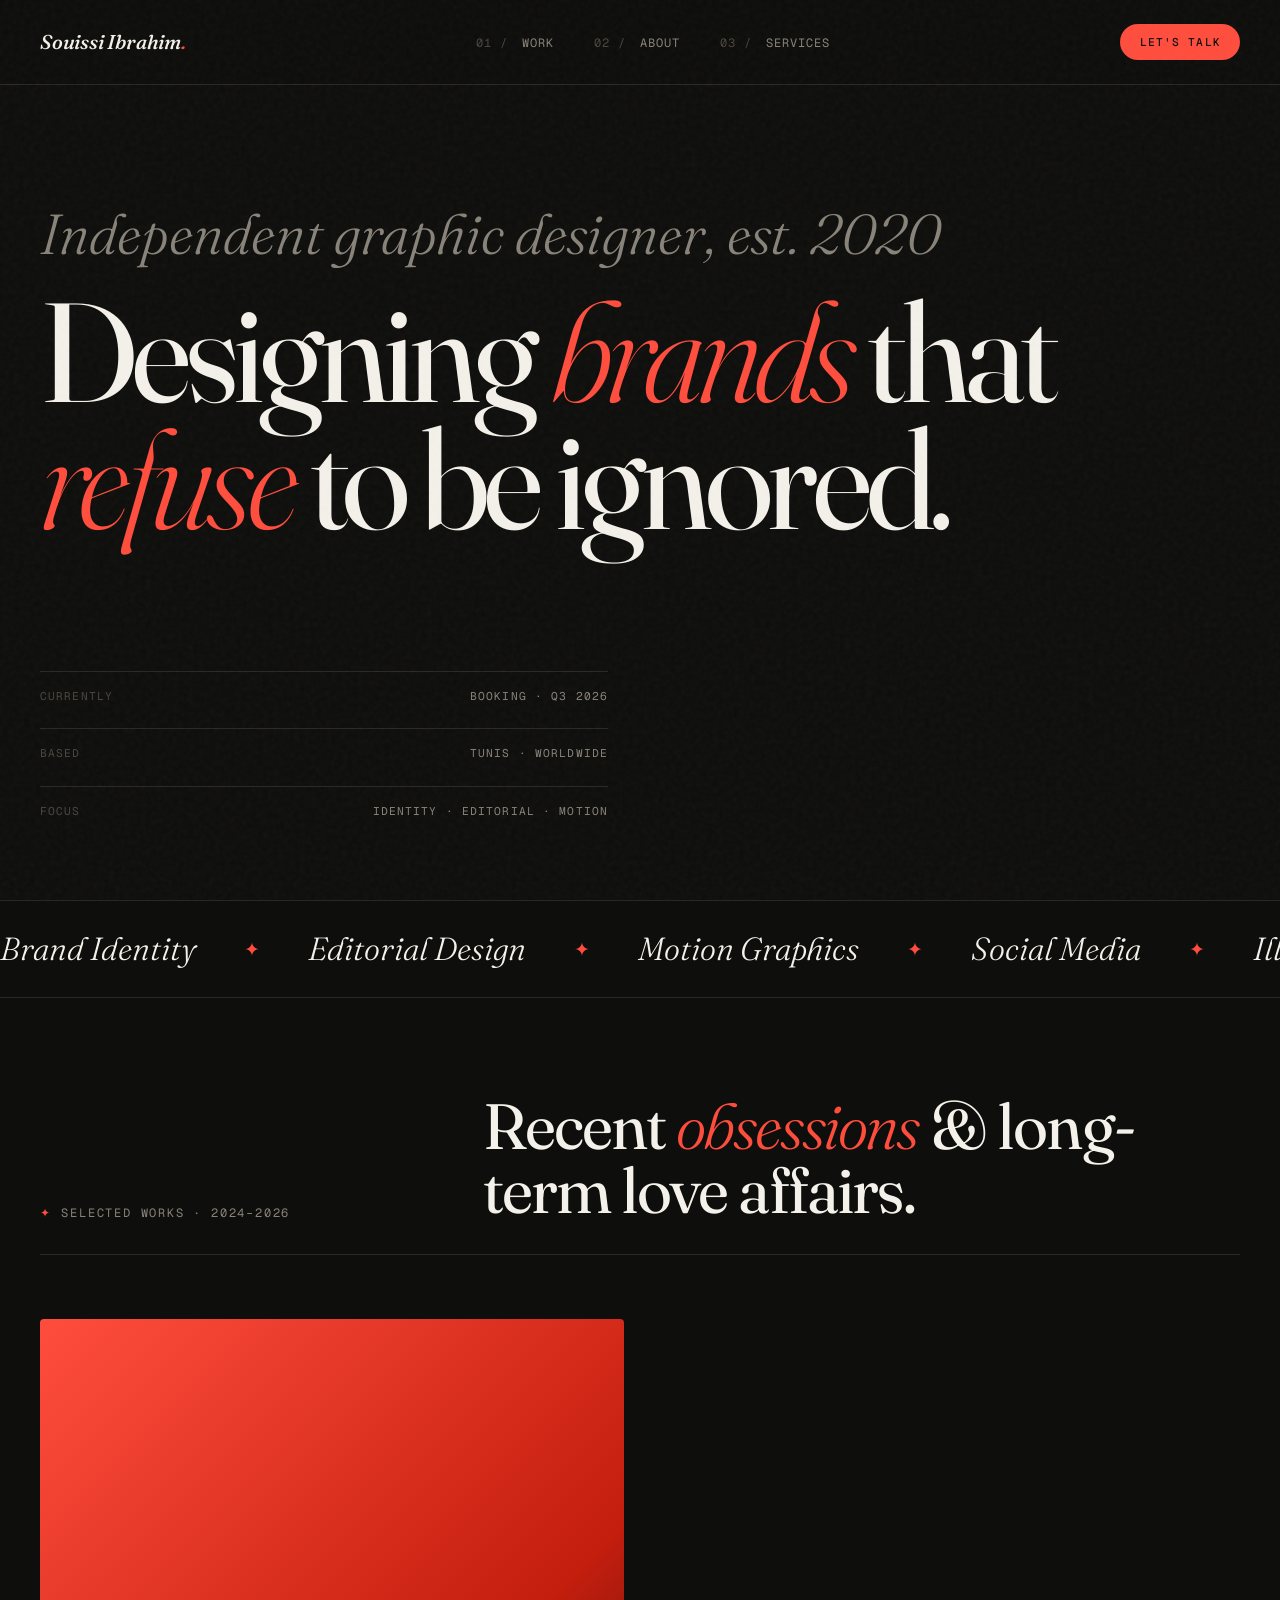
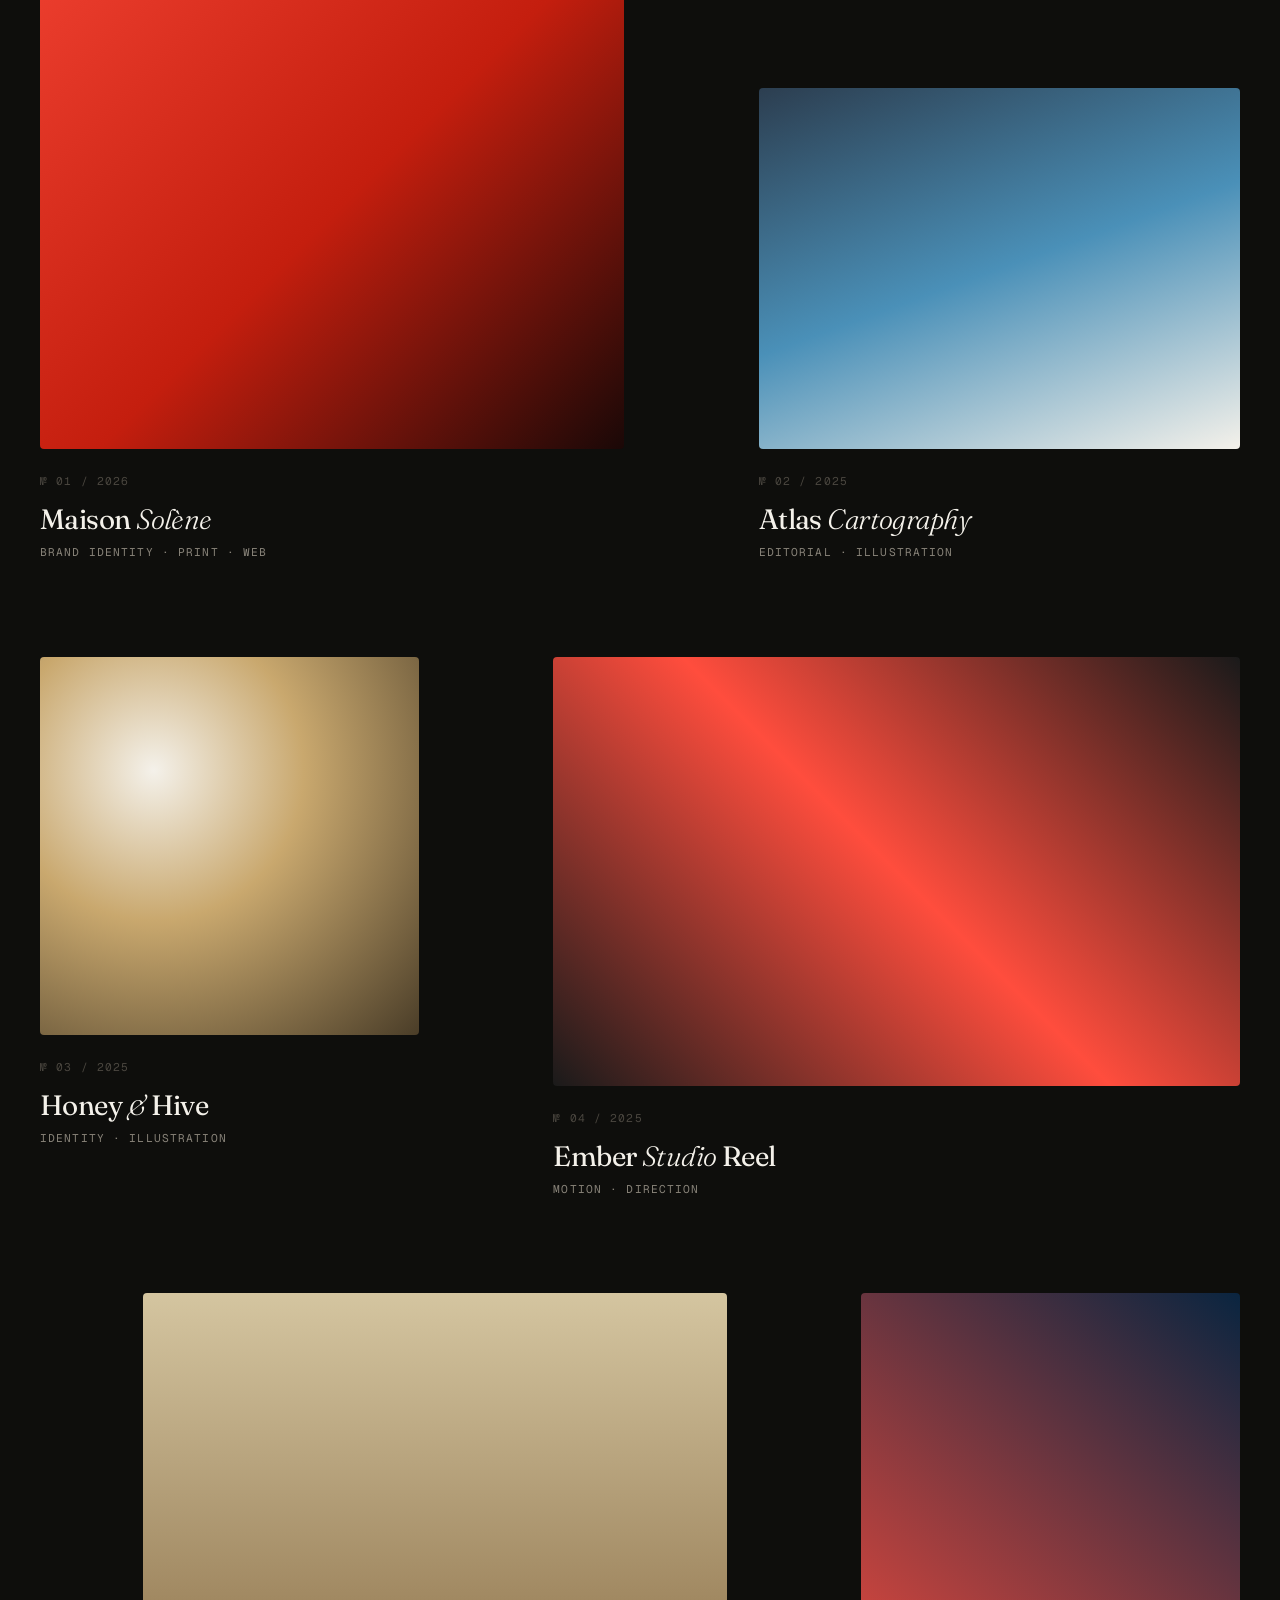
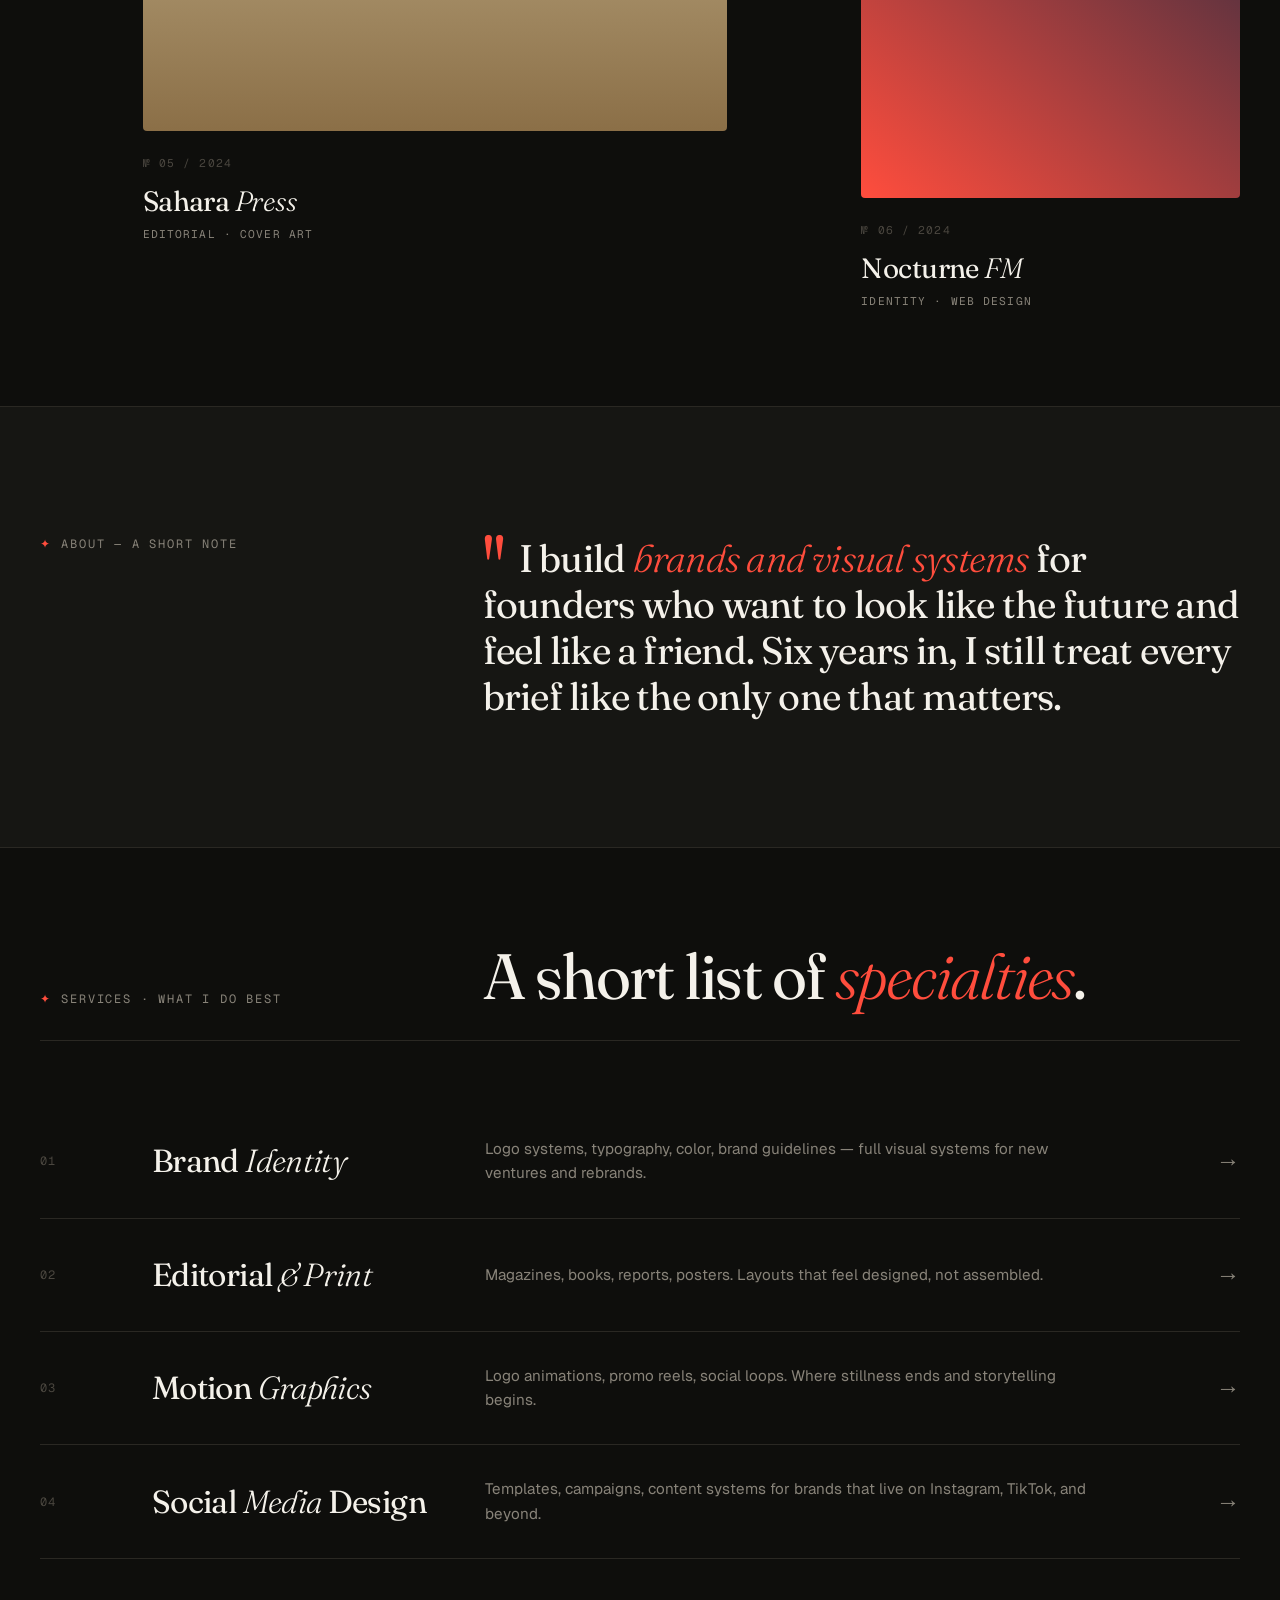
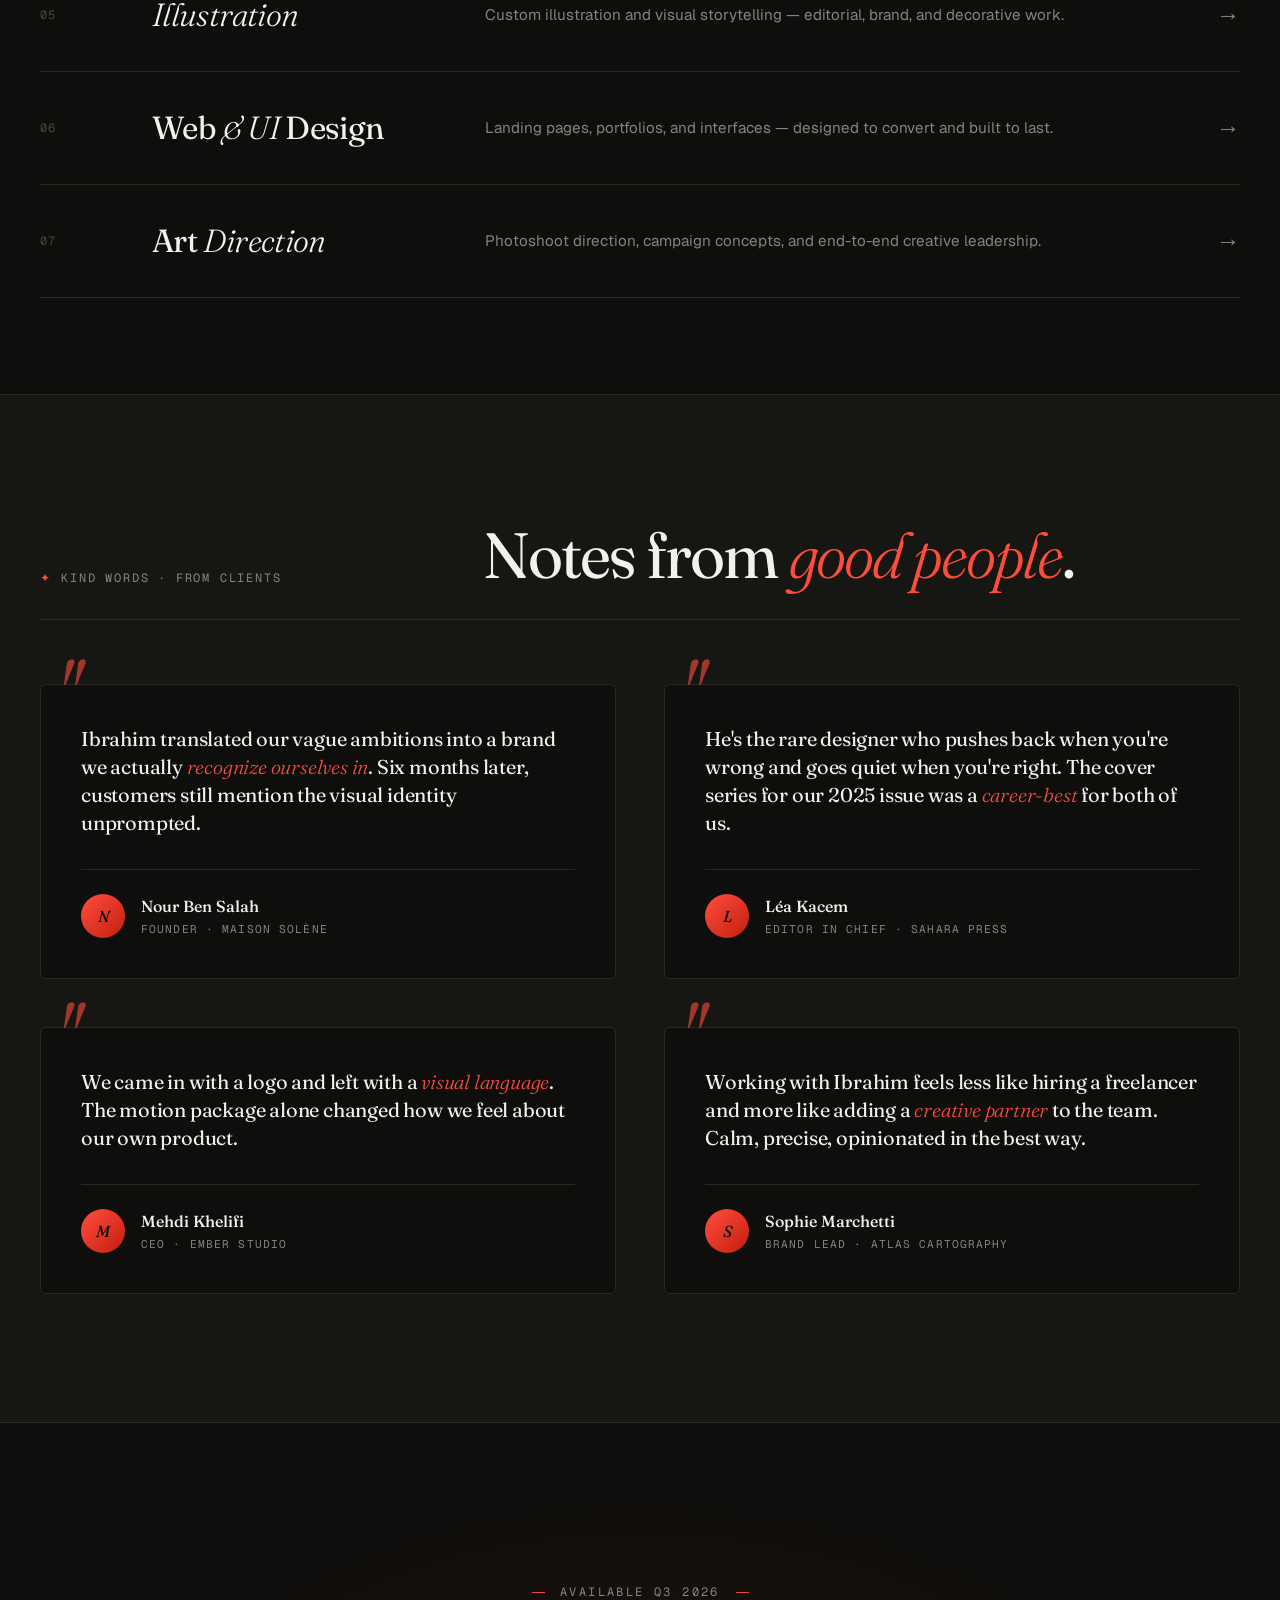
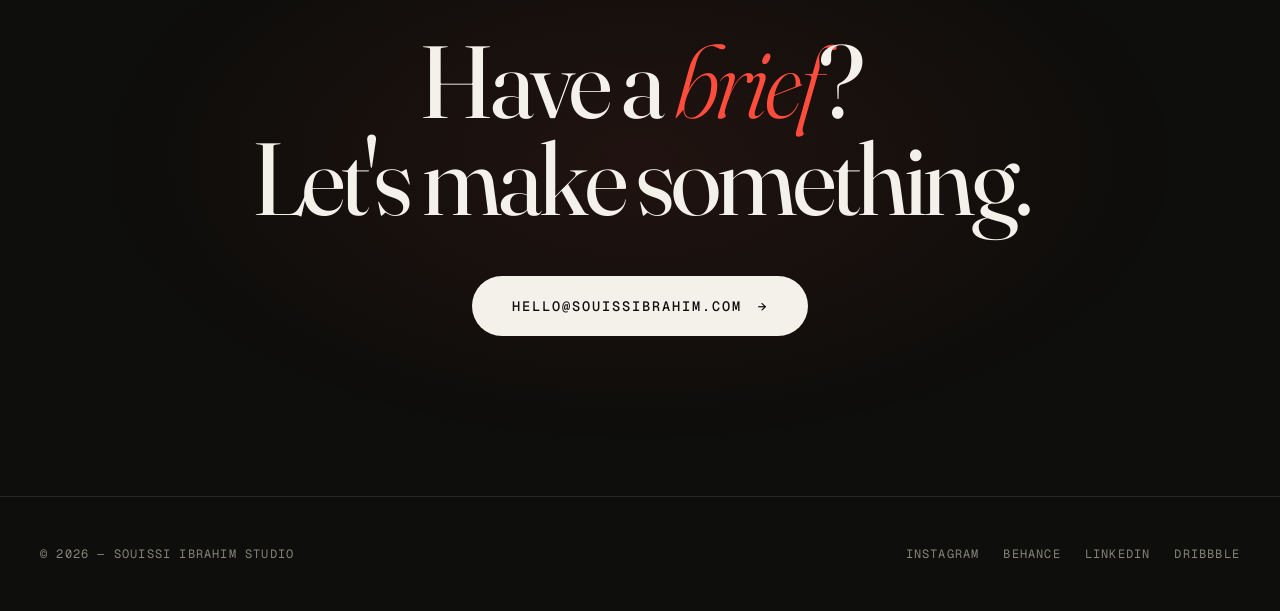
==== index.html @ 40b26ef4 "Add files via upload" ====
<!DOCTYPE html>
<html lang="en">
<head>
<meta charset="UTF-8" />
<meta name="viewport" content="width=device-width, initial-scale=1.0" />
<title>Souissi Ibrahim — Graphic Designer</title>
<link rel="preconnect" href="https://fonts.googleapis.com">
<link rel="preconnect" href="https://fonts.gstatic.com" crossorigin>
<link href="https://fonts.googleapis.com/css2?family=Fraunces:ital,opsz,wght@0,9..144,300;0,9..144,400;0,9..144,500;0,9..144,600;0,9..144,700;0,9..144,900;1,9..144,400&family=Geist+Mono:wght@400;500&family=Geist:wght@300;400;500;600&display=swap" rel="stylesheet">
<link rel="stylesheet" href="styles.css">
</head>
<body>

<!-- NAV -->
<nav class="site-nav">
  <a href="index.html" class="logo">Souissi Ibrahim<span class="dot">.</span></a>
  <ul>
    <li><a href="work.html" class="nav-link">Work</a></li>
    <li><a href="about.html" class="nav-link">About</a></li>
    <li><a href="services.html" class="nav-link">Services</a></li>
  </ul>
  <a href="contact.html" class="cta-nav">Let's Talk</a>
</nav>

<!-- HERO -->
<section class="hero">
  <h1 class="hero-title">
    <span class="small-line">Independent graphic designer, est. 2020</span>
    <span class="word">Designing</span>
    <span class="word italic">brands</span>
    <span class="word">that</span>
    <span class="word italic">refuse</span>
    to be ignored.
  </h1>

  <div class="hero-meta">
    <div class="meta-row">
      <span>Currently</span>
      <span>Booking · Q3 2026</span>
    </div>
    <div class="meta-row">
      <span>Based</span>
      <span>Tunis · Worldwide</span>
    </div>
    <div class="meta-row">
      <span>Focus</span>
      <span>Identity · Editorial · Motion</span>
    </div>
  </div>
</section>

<!-- MARQUEE -->
<div class="marquee">
  <div class="marquee-track">
    <span>Brand Identity <span class="star">✦</span> Editorial Design <span class="star">✦</span> Motion Graphics <span class="star">✦</span> Social Media <span class="star">✦</span> Illustration <span class="star">✦</span> Web Design <span class="star">✦</span> Art Direction <span class="star">✦</span></span>
    <span>Brand Identity <span class="star">✦</span> Editorial Design <span class="star">✦</span> Motion Graphics <span class="star">✦</span> Social Media <span class="star">✦</span> Illustration <span class="star">✦</span> Web Design <span class="star">✦</span> Art Direction <span class="star">✦</span></span>
  </div>
</div>

<!-- FEATURED WORK -->
<section class="work-section" id="work">
  <div class="section-head reveal">
    <div class="section-label">Selected Works · 2024–2026</div>
    <h2 class="section-title">Recent <em>obsessions</em> &amp; long-term love affairs.</h2>
  </div>

  <div class="projects">
    <a href="project.html" class="project p-1 reveal">
      <div class="project-image"></div>
      <div class="project-meta">
        <div class="project-number">№ 01 / 2026</div>
        <h3 class="project-title">Maison <em>Solène</em></h3>
        <div class="project-tags">Brand Identity · Print · Web</div>
      </div>
    </a>

    <a href="project.html" class="project p-2 reveal">
      <div class="project-image"></div>
      <div class="project-meta">
        <div class="project-number">№ 02 / 2025</div>
        <h3 class="project-title">Atlas <em>Cartography</em></h3>
        <div class="project-tags">Editorial · Illustration</div>
      </div>
    </a>

    <a href="project.html" class="project p-3 reveal">
      <div class="project-image"></div>
      <div class="project-meta">
        <div class="project-number">№ 03 / 2025</div>
        <h3 class="project-title">Honey <em>&amp;</em> Hive</h3>
        <div class="project-tags">Identity · Illustration</div>
      </div>
    </a>

    <a href="project.html" class="project p-4 reveal">
      <div class="project-image"></div>
      <div class="project-meta">
        <div class="project-number">№ 04 / 2025</div>
        <h3 class="project-title">Ember <em>Studio</em> Reel</h3>
        <div class="project-tags">Motion · Direction</div>
      </div>
    </a>

    <a href="project.html" class="project p-5 reveal">
      <div class="project-image"></div>
      <div class="project-meta">
        <div class="project-number">№ 05 / 2024</div>
        <h3 class="project-title">Sahara <em>Press</em></h3>
        <div class="project-tags">Editorial · Cover Art</div>
      </div>
    </a>

    <a href="project.html" class="project p-6 reveal">
      <div class="project-image"></div>
      <div class="project-meta">
        <div class="project-number">№ 06 / 2024</div>
        <h3 class="project-title">Nocturne <em>FM</em></h3>
        <div class="project-tags">Identity · Web Design</div>
      </div>
    </a>
  </div>
</section>

<!-- ABOUT STRIP -->
<section class="about-strip" id="about">
  <div class="about-content">
    <div class="section-label reveal">About — A short note</div>
    <p class="about-quote reveal">
      I build <em>brands and visual systems</em> for founders who want to look like the future and feel like a friend. Six years in, I still treat every brief like the only one that matters.
    </p>
  </div>
</section>

<!-- SERVICES -->
<section class="services-section" id="services">
  <div class="section-head reveal">
    <div class="section-label">Services · What I do best</div>
    <h2 class="section-title">A short list of <em>specialties</em>.</h2>
  </div>

  <div class="services-list">
    <a href="services.html" class="service-row reveal" style="text-decoration:none;">
      <div class="service-num">01</div>
      <div class="service-name">Brand <em>Identity</em></div>
      <div class="service-desc">Logo systems, typography, color, brand guidelines — full visual systems for new ventures and rebrands.</div>
      <div class="service-arrow">→</div>
    </a>
    <a href="services.html" class="service-row reveal" style="text-decoration:none;">
      <div class="service-num">02</div>
      <div class="service-name">Editorial <em>&amp; Print</em></div>
      <div class="service-desc">Magazines, books, reports, posters. Layouts that feel designed, not assembled.</div>
      <div class="service-arrow">→</div>
    </a>
    <a href="services.html" class="service-row reveal" style="text-decoration:none;">
      <div class="service-num">03</div>
      <div class="service-name">Motion <em>Graphics</em></div>
      <div class="service-desc">Logo animations, promo reels, social loops. Where stillness ends and storytelling begins.</div>
      <div class="service-arrow">→</div>
    </a>
    <a href="services.html" class="service-row reveal" style="text-decoration:none;">
      <div class="service-num">04</div>
      <div class="service-name">Social <em>Media</em> Design</div>
      <div class="service-desc">Templates, campaigns, content systems for brands that live on Instagram, TikTok, and beyond.</div>
      <div class="service-arrow">→</div>
    </a>
    <a href="services.html" class="service-row reveal" style="text-decoration:none;">
      <div class="service-num">05</div>
      <div class="service-name"><em>Illustration</em></div>
      <div class="service-desc">Custom illustration and visual storytelling — editorial, brand, and decorative work.</div>
      <div class="service-arrow">→</div>
    </a>
    <a href="services.html" class="service-row reveal" style="text-decoration:none;">
      <div class="service-num">06</div>
      <div class="service-name">Web <em>&amp; UI</em> Design</div>
      <div class="service-desc">Landing pages, portfolios, and interfaces — designed to convert and built to last.</div>
      <div class="service-arrow">→</div>
    </a>
    <a href="services.html" class="service-row reveal" style="text-decoration:none;">
      <div class="service-num">07</div>
      <div class="service-name">Art <em>Direction</em></div>
      <div class="service-desc">Photoshoot direction, campaign concepts, and end-to-end creative leadership.</div>
      <div class="service-arrow">→</div>
    </a>
  </div>
</section>

<!-- TESTIMONIALS -->
<section class="testimonials-section">
  <div class="section-head reveal" style="border-color: rgba(74, 70, 63, 0.5);">
    <div class="section-label">Kind Words · From Clients</div>
    <h2 class="section-title">Notes from <em>good people</em>.</h2>
  </div>

  <div class="testimonials-grid">
    <div class="testimonial reveal">
      <p class="testimonial-quote">
        Ibrahim translated our vague ambitions into a brand we actually <em>recognize ourselves in</em>. Six months later, customers still mention the visual identity unprompted.
      </p>
      <div class="testimonial-author">
        <div class="author-avatar">N</div>
        <div class="author-info">
          <span class="author-name">Nour Ben Salah</span>
          <span class="author-role">Founder · Maison Solène</span>
        </div>
      </div>
    </div>

    <div class="testimonial reveal">
      <p class="testimonial-quote">
        He's the rare designer who pushes back when you're wrong and goes quiet when you're right. The cover series for our 2025 issue was a <em>career-best</em> for both of us.
      </p>
      <div class="testimonial-author">
        <div class="author-avatar">L</div>
        <div class="author-info">
          <span class="author-name">Léa Kacem</span>
          <span class="author-role">Editor in Chief · Sahara Press</span>
        </div>
      </div>
    </div>

    <div class="testimonial reveal">
      <p class="testimonial-quote">
        We came in with a logo and left with a <em>visual language</em>. The motion package alone changed how we feel about our own product.
      </p>
      <div class="testimonial-author">
        <div class="author-avatar">M</div>
        <div class="author-info">
          <span class="author-name">Mehdi Khelifi</span>
          <span class="author-role">CEO · Ember Studio</span>
        </div>
      </div>
    </div>

    <div class="testimonial reveal">
      <p class="testimonial-quote">
        Working with Ibrahim feels less like hiring a freelancer and more like adding a <em>creative partner</em> to the team. Calm, precise, opinionated in the best way.
      </p>
      <div class="testimonial-author">
        <div class="author-avatar">S</div>
        <div class="author-info">
          <span class="author-name">Sophie Marchetti</span>
          <span class="author-role">Brand Lead · Atlas Cartography</span>
        </div>
      </div>
    </div>
  </div>
</section>

<!-- CTA -->
<section class="cta-section" id="contact">
  <div class="cta-eyebrow reveal">Available Q3 2026</div>
  <h2 class="cta-title reveal">Have a <em>brief</em>?<br />Let's make something.</h2>
  <a href="contact.html" class="cta-button reveal">
    hello@souissibrahim.com <span class="arrow">→</span>
  </a>
</section>

<!-- FOOTER -->
<footer class="site-footer">
  <div>© 2026 — Souissi Ibrahim Studio</div>
  <div class="socials">
    <a href="#">Instagram</a>
    <a href="#">Behance</a>
    <a href="#">LinkedIn</a>
    <a href="#">Dribbble</a>
  </div>
</footer>

<script>
  const revealItems = document.querySelectorAll('.reveal');
  const observer = new IntersectionObserver((entries) => {
    entries.forEach((entry, i) => {
      if (entry.isIntersecting) {
        setTimeout(() => entry.target.classList.add('visible'), i * 60);
        observer.unobserve(entry.target);
      }
    });
  }, { threshold: 0.15 });
  revealItems.forEach(item => observer.observe(item));
</script>

</body>
</html>
---- styles.css ----
/* ================================================
   SOUISSI IBRAHIM — PORTFOLIO STYLESHEET
   Shared across all pages
   ================================================ */

:root {
  --bg: #0e0e0c;
  --bg-elevated: #161613;
  --ink: #f4f1ea;
  --ink-dim: #888379;
  --ink-faint: #4a463f;
  --accent: #ff4d3d;
  --accent-soft: #ff6b5a;
  --line: #2a2823;
  --serif: 'Fraunces', Georgia, serif;
  --sans: 'Geist', system-ui, sans-serif;
  --mono: 'Geist Mono', ui-monospace, monospace;
}

* { margin: 0; padding: 0; box-sizing: border-box; }
html { scroll-behavior: smooth; }

body {
  background: var(--bg);
  color: var(--ink);
  font-family: var(--sans);
  font-weight: 400;
  line-height: 1.5;
  overflow-x: hidden;
  position: relative;
}

/* Grain overlay */
body::before {
  content: '';
  position: fixed;
  inset: 0;
  pointer-events: none;
  z-index: 100;
  opacity: 0.04;
  background-image: url("data:image/svg+xml,%3Csvg viewBox='0 0 200 200' xmlns='http://www.w3.org/2000/svg'%3E%3Cfilter id='noiseFilter'%3E%3CfeTurbulence type='fractalNoise' baseFrequency='0.85' numOctaves='3' stitchTiles='stitch'/%3E%3C/filter%3E%3Crect width='100%25' height='100%25' filter='url(%23noiseFilter)'/%3E%3C/svg%3E");
}

a { color: inherit; text-decoration: none; }

/* ============ NAV ============ */
nav.site-nav {
  position: fixed;
  top: 0; left: 0; right: 0;
  padding: 1.5rem 2.5rem;
  display: flex;
  justify-content: space-between;
  align-items: center;
  z-index: 50;
  backdrop-filter: blur(12px);
  background: rgba(14, 14, 12, 0.6);
  border-bottom: 1px solid var(--line);
}

.logo {
  font-family: var(--serif);
  font-weight: 500;
  font-size: 1.25rem;
  font-style: italic;
  letter-spacing: -0.01em;
}
.logo .dot { color: var(--accent); }

nav.site-nav ul {
  display: flex;
  list-style: none;
  gap: 2.5rem;
  counter-reset: navcounter;
}

nav.site-nav a.nav-link {
  color: var(--ink-dim);
  font-family: var(--mono);
  font-size: 0.75rem;
  text-transform: uppercase;
  letter-spacing: 0.08em;
  transition: color 0.3s;
  position: relative;
}
nav.site-nav a.nav-link:hover,
nav.site-nav a.nav-link.active { color: var(--ink); }

nav.site-nav a.nav-link::before {
  content: counter(navcounter, decimal-leading-zero) ' / ';
  counter-increment: navcounter;
  color: var(--ink-faint);
  margin-right: 0.4rem;
}

nav.site-nav a.nav-link.active::before { color: var(--accent); }

.cta-nav {
  background: var(--accent);
  color: var(--bg);
  padding: 0.6rem 1.2rem;
  border-radius: 999px;
  font-family: var(--mono);
  font-size: 0.7rem;
  text-transform: uppercase;
  letter-spacing: 0.1em;
  font-weight: 500;
  transition: transform 0.2s, background 0.2s;
}
.cta-nav:hover { background: var(--accent-soft); transform: translateY(-1px); }

/* ============ COMMON SECTION HEADERS ============ */
.section-label {
  font-family: var(--mono);
  font-size: 0.75rem;
  text-transform: uppercase;
  letter-spacing: 0.15em;
  color: var(--ink-dim);
}
.section-label::before {
  content: '✦';
  color: var(--accent);
  margin-right: 0.6rem;
}

.section-title {
  font-family: var(--serif);
  font-size: clamp(2.5rem, 5vw, 4.5rem);
  font-weight: 400;
  letter-spacing: -0.03em;
  line-height: 1;
}
.section-title em { color: var(--accent); font-style: italic; font-weight: 300; }

.section-head {
  display: grid;
  grid-template-columns: 1fr 2fr;
  gap: 4rem;
  margin-bottom: 4rem;
  align-items: end;
  border-bottom: 1px solid var(--line);
  padding-bottom: 2rem;
}

/* ============ HERO (homepage) ============ */
.hero {
  min-height: 100vh;
  padding: 9rem 2.5rem 4rem;
  display: grid;
  grid-template-columns: 1fr 1fr;
  gap: 4rem;
  align-items: end;
  position: relative;
}

.hero-meta {
  display: flex;
  flex-direction: column;
  gap: 1.5rem;
  padding-bottom: 1rem;
}

.meta-row {
  display: flex;
  justify-content: space-between;
  font-family: var(--mono);
  font-size: 0.7rem;
  text-transform: uppercase;
  letter-spacing: 0.1em;
  color: var(--ink-dim);
  border-top: 1px solid var(--line);
  padding-top: 1rem;
}
.meta-row span:first-child { color: var(--ink-faint); }

.hero-title {
  font-family: var(--serif);
  font-size: clamp(4rem, 11vw, 11rem);
  font-weight: 400;
  line-height: 0.9;
  letter-spacing: -0.04em;
  grid-column: 1 / -1;
}

.hero-title .italic { font-style: italic; font-weight: 300; color: var(--accent); }

.hero-title .small-line {
  display: block;
  font-size: 0.4em;
  font-style: italic;
  font-weight: 300;
  color: var(--ink-dim);
  margin-bottom: 0.5em;
  letter-spacing: 0;
}

.hero-title .word {
  display: inline-block;
  opacity: 0;
  transform: translateY(40px);
  animation: rise 1.2s cubic-bezier(0.2, 0.6, 0.2, 1) forwards;
}
.hero-title .word:nth-child(1) { animation-delay: 0.1s; }
.hero-title .word:nth-child(2) { animation-delay: 0.2s; }
.hero-title .word:nth-child(3) { animation-delay: 0.3s; }
.hero-title .word:nth-child(4) { animation-delay: 0.4s; }

@keyframes rise { to { opacity: 1; transform: translateY(0); } }

/* ============ MARQUEE ============ */
.marquee {
  border-top: 1px solid var(--line);
  border-bottom: 1px solid var(--line);
  padding: 1.5rem 0;
  overflow: hidden;
  white-space: nowrap;
  background: var(--bg);
}

.marquee-track {
  display: inline-flex;
  gap: 3rem;
  animation: scroll 40s linear infinite;
  font-family: var(--serif);
  font-size: 2rem;
  font-style: italic;
  font-weight: 300;
}

.marquee-track span { display: inline-flex; align-items: center; gap: 3rem; }
.marquee-track .star { color: var(--accent); font-style: normal; font-size: 1.2rem; }

@keyframes scroll {
  from { transform: translateX(0); }
  to { transform: translateX(-50%); }
}

/* ============ FEATURED WORK ============ */
.work-section { padding: 6rem 2.5rem; }

.projects {
  display: grid;
  grid-template-columns: repeat(12, 1fr);
  gap: 2rem;
  row-gap: 6rem;
}

.project {
  cursor: pointer;
  display: block;
  transition: transform 0.6s cubic-bezier(0.2, 0.6, 0.2, 1);
}

.project-image {
  width: 100%;
  aspect-ratio: 4 / 3;
  border-radius: 4px;
  overflow: hidden;
  margin-bottom: 1.5rem;
  position: relative;
  transition: transform 0.6s cubic-bezier(0.2, 0.6, 0.2, 1);
}

.project:hover .project-image { transform: translateY(-8px); }
.project:hover .project-meta { color: var(--ink); }

.project-image::after {
  content: 'View →';
  position: absolute;
  inset: auto 1.2rem 1.2rem auto;
  background: var(--bg);
  color: var(--ink);
  padding: 0.5rem 1rem;
  border-radius: 999px;
  font-family: var(--mono);
  font-size: 0.7rem;
  text-transform: uppercase;
  letter-spacing: 0.1em;
  opacity: 0;
  transform: translateY(10px);
  transition: opacity 0.3s, transform 0.3s;
}
.project:hover .project-image::after { opacity: 1; transform: translateY(0); }

/* Asymmetric featured grid */
.p-1 { grid-column: 1 / 7; }
.p-1 .project-image { aspect-ratio: 4/5; background: linear-gradient(135deg, #ff4d3d 0%, #c41e0e 60%, #1a0807 100%); }

.p-2 { grid-column: 8 / 13; align-self: end; }
.p-2 .project-image { aspect-ratio: 4/3; background: linear-gradient(160deg, #2c3e50 0%, #4a90b8 50%, #f4f1ea 100%); }

.p-3 { grid-column: 1 / 5; }
.p-3 .project-image { aspect-ratio: 1/1; background: radial-gradient(circle at 30% 30%, #f4f1ea 0%, #c9a86e 40%, #4a3d28 100%); }

.p-4 { grid-column: 6 / 13; }
.p-4 .project-image { aspect-ratio: 16/10; background: linear-gradient(45deg, #1a1a1a 0%, #ff4d3d 50%, #1a1a1a 100%); }

.p-5 { grid-column: 2 / 8; }
.p-5 .project-image { aspect-ratio: 4/3; background: linear-gradient(180deg, #d4c5a0 0%, #8b6f47 100%); }

.p-6 { grid-column: 9 / 13; align-self: end; }
.p-6 .project-image { aspect-ratio: 3/4; background: linear-gradient(220deg, #0a2540 0%, #ff4d3d 100%); }

.project-meta { color: var(--ink-dim); transition: color 0.3s; }

.project-number {
  font-family: var(--mono);
  font-size: 0.7rem;
  color: var(--ink-faint);
  margin-bottom: 0.5rem;
  letter-spacing: 0.1em;
}

.project-title {
  font-family: var(--serif);
  font-size: 1.75rem;
  font-weight: 400;
  letter-spacing: -0.02em;
  color: var(--ink);
  margin-bottom: 0.25rem;
}
.project-title em { font-style: italic; font-weight: 300; }

.project-tags {
  font-family: var(--mono);
  font-size: 0.7rem;
  text-transform: uppercase;
  letter-spacing: 0.1em;
}

/* ============ ABOUT STRIP ============ */
.about-strip {
  padding: 8rem 2.5rem;
  border-top: 1px solid var(--line);
  background: var(--bg-elevated);
  position: relative;
}

.about-content {
  display: grid;
  grid-template-columns: 1fr 2fr;
  gap: 4rem;
  max-width: 1400px;
  margin: 0 auto;
}

.about-quote {
  font-family: var(--serif);
  font-size: clamp(1.75rem, 3vw, 2.75rem);
  font-weight: 400;
  line-height: 1.2;
  letter-spacing: -0.02em;
}

.about-quote em { color: var(--accent); font-style: italic; font-weight: 300; }

.about-quote::before {
  content: '"';
  font-size: 2em;
  line-height: 0;
  color: var(--accent);
  margin-right: 0.1em;
  vertical-align: -0.3em;
}

/* ============ SERVICES (homepage list) ============ */
.services-section {
  padding: 6rem 2.5rem;
  border-top: 1px solid var(--line);
}

.services-list { display: grid; gap: 0; }

.service-row {
  display: grid;
  grid-template-columns: 80px 1fr 2fr 120px;
  gap: 2rem;
  padding: 2rem 0;
  border-bottom: 1px solid var(--line);
  align-items: center;
  transition: padding 0.4s;
  cursor: pointer;
}

.service-row:hover { padding-left: 1rem; }
.service-row:hover .service-name { color: var(--accent); }
.service-row:hover .service-arrow { transform: translateX(8px); color: var(--accent); }

.service-num {
  font-family: var(--mono);
  font-size: 0.75rem;
  color: var(--ink-faint);
  letter-spacing: 0.1em;
}

.service-name {
  font-family: var(--serif);
  font-size: clamp(1.5rem, 2.5vw, 2.25rem);
  font-weight: 400;
  letter-spacing: -0.02em;
  transition: color 0.3s;
}
.service-name em { font-style: italic; font-weight: 300; }

.service-desc {
  color: var(--ink-dim);
  font-size: 0.95rem;
  line-height: 1.6;
}

.service-arrow {
  font-family: var(--serif);
  font-size: 1.5rem;
  color: var(--ink-dim);
  text-align: right;
  transition: transform 0.3s, color 0.3s;
}

/* ============ TESTIMONIALS ============ */
.testimonials-section {
  padding: 8rem 2.5rem;
  border-top: 1px solid var(--line);
  background: var(--bg-elevated);
}

.testimonials-grid {
  display: grid;
  grid-template-columns: repeat(2, 1fr);
  gap: 3rem;
  max-width: 1400px;
  margin: 0 auto;
}

.testimonial {
  padding: 2.5rem;
  background: var(--bg);
  border: 1px solid var(--line);
  border-radius: 6px;
  position: relative;
  transition: border-color 0.3s, transform 0.4s;
}

.testimonial:hover {
  border-color: var(--accent);
  transform: translateY(-4px);
}

.testimonial::before {
  content: '"';
  position: absolute;
  top: -0.4em;
  left: 0.8rem;
  font-family: var(--serif);
  font-size: 5rem;
  color: var(--accent);
  font-style: italic;
  line-height: 1;
  opacity: 0.6;
}

.testimonial-quote {
  font-family: var(--serif);
  font-size: 1.25rem;
  line-height: 1.4;
  color: var(--ink);
  margin-bottom: 2rem;
  font-weight: 400;
  letter-spacing: -0.01em;
  position: relative;
  z-index: 1;
}

.testimonial-quote em { color: var(--accent); font-style: italic; font-weight: 300; }

.testimonial-author {
  display: flex;
  align-items: center;
  gap: 1rem;
  padding-top: 1.5rem;
  border-top: 1px solid var(--line);
}

.author-avatar {
  width: 44px;
  height: 44px;
  border-radius: 50%;
  background: linear-gradient(135deg, var(--accent), #c41e0e);
  display: flex;
  align-items: center;
  justify-content: center;
  font-family: var(--serif);
  font-style: italic;
  font-weight: 500;
  color: var(--bg);
  flex-shrink: 0;
}

.author-info { display: flex; flex-direction: column; }

.author-name {
  font-family: var(--serif);
  font-size: 1rem;
  font-weight: 500;
}

.author-role {
  font-family: var(--mono);
  font-size: 0.7rem;
  color: var(--ink-dim);
  text-transform: uppercase;
  letter-spacing: 0.1em;
  margin-top: 0.2rem;
}

/* ============ CTA FOOTER ============ */
.cta-section {
  padding: 10rem 2.5rem;
  border-top: 1px solid var(--line);
  text-align: center;
  position: relative;
  overflow: hidden;
}

.cta-section::before {
  content: '';
  position: absolute;
  inset: 0;
  background: radial-gradient(ellipse at center, rgba(255, 77, 61, 0.08) 0%, transparent 60%);
  pointer-events: none;
}

.cta-eyebrow {
  font-family: var(--mono);
  font-size: 0.75rem;
  text-transform: uppercase;
  letter-spacing: 0.2em;
  color: var(--ink-dim);
  margin-bottom: 2rem;
}

.cta-eyebrow::before, .cta-eyebrow::after {
  content: '——';
  color: var(--accent);
  margin: 0 1rem;
  letter-spacing: -0.1em;
}

.cta-title {
  font-family: var(--serif);
  font-size: clamp(3rem, 8vw, 7rem);
  font-weight: 400;
  line-height: 0.95;
  letter-spacing: -0.04em;
  margin-bottom: 3rem;
}
.cta-title em { font-style: italic; font-weight: 300; color: var(--accent); }

.cta-button {
  display: inline-flex;
  align-items: center;
  gap: 1rem;
  background: var(--ink);
  color: var(--bg);
  padding: 1.25rem 2.5rem;
  border-radius: 999px;
  font-family: var(--mono);
  font-size: 0.85rem;
  text-transform: uppercase;
  letter-spacing: 0.15em;
  font-weight: 500;
  transition: transform 0.2s, background 0.2s, color 0.2s;
}
.cta-button:hover { background: var(--accent); color: var(--bg); transform: translateY(-2px); }
.cta-button .arrow { transition: transform 0.3s; }
.cta-button:hover .arrow { transform: translateX(4px); }

/* ============ FOOTER ============ */
footer.site-footer {
  padding: 3rem 2.5rem;
  border-top: 1px solid var(--line);
  display: flex;
  justify-content: space-between;
  align-items: center;
  font-family: var(--mono);
  font-size: 0.75rem;
  color: var(--ink-dim);
  text-transform: uppercase;
  letter-spacing: 0.1em;
}

footer.site-footer .socials { display: flex; gap: 1.5rem; }
footer.site-footer a { color: var(--ink-dim); transition: color 0.3s; }
footer.site-footer a:hover { color: var(--accent); }

/* ============ INTERIOR PAGE HEADERS ============ */
.page-header {
  padding: 9rem 2.5rem 5rem;
  border-bottom: 1px solid var(--line);
  display: grid;
  grid-template-columns: 1fr 2fr;
  gap: 4rem;
  align-items: end;
}

.page-header-eyebrow {
  font-family: var(--mono);
  font-size: 0.75rem;
  text-transform: uppercase;
  letter-spacing: 0.15em;
  color: var(--ink-dim);
  margin-bottom: 2rem;
}
.page-header-eyebrow::before {
  content: '✦';
  color: var(--accent);
  margin-right: 0.6rem;
}

.page-header-title {
  font-family: var(--serif);
  font-size: clamp(3.5rem, 9vw, 8rem);
  font-weight: 400;
  letter-spacing: -0.04em;
  line-height: 0.9;
}
.page-header-title em { font-style: italic; font-weight: 300; color: var(--accent); }

.page-header-meta {
  display: flex;
  flex-direction: column;
  gap: 1rem;
  padding-bottom: 1rem;
}

/* ============ WORK PAGE — FILTERS ============ */
.filters-bar {
  padding: 2rem 2.5rem;
  border-bottom: 1px solid var(--line);
  display: flex;
  gap: 1rem;
  flex-wrap: wrap;
  align-items: center;
}

.filter-label {
  font-family: var(--mono);
  font-size: 0.7rem;
  text-transform: uppercase;
  letter-spacing: 0.1em;
  color: var(--ink-faint);
  margin-right: 0.5rem;
}

.filter-pill {
  font-family: var(--mono);
  font-size: 0.7rem;
  text-transform: uppercase;
  letter-spacing: 0.1em;
  padding: 0.5rem 1rem;
  border: 1px solid var(--line);
  border-radius: 999px;
  color: var(--ink-dim);
  cursor: pointer;
  transition: all 0.3s;
  background: transparent;
}

.filter-pill:hover { color: var(--ink); border-color: var(--ink-faint); }
.filter-pill.active { background: var(--accent); color: var(--bg); border-color: var(--accent); }

.work-grid-full {
  padding: 5rem 2.5rem;
  display: grid;
  grid-template-columns: repeat(2, 1fr);
  gap: 4rem;
  row-gap: 6rem;
}

.work-grid-full .project { grid-column: auto; }
.work-grid-full .project .project-image { aspect-ratio: 4/3 !important; }

/* ============ PROJECT DETAIL PAGE ============ */
.project-hero {
  padding: 9rem 2.5rem 4rem;
}

.project-back {
  font-family: var(--mono);
  font-size: 0.75rem;
  text-transform: uppercase;
  letter-spacing: 0.1em;
  color: var(--ink-dim);
  margin-bottom: 3rem;
  display: inline-block;
  transition: color 0.3s, transform 0.3s;
}
.project-back:hover { color: var(--accent); transform: translateX(-4px); }

.project-detail-title {
  font-family: var(--serif);
  font-size: clamp(3rem, 8vw, 7rem);
  font-weight: 400;
  line-height: 0.95;
  letter-spacing: -0.04em;
  margin-bottom: 2rem;
}
.project-detail-title em { font-style: italic; font-weight: 300; color: var(--accent); }

.project-detail-meta {
  display: grid;
  grid-template-columns: repeat(4, 1fr);
  gap: 2rem;
  border-top: 1px solid var(--line);
  border-bottom: 1px solid var(--line);
  padding: 2rem 0;
  margin-top: 3rem;
}

.detail-meta-block {
  display: flex;
  flex-direction: column;
  gap: 0.5rem;
}

.detail-meta-label {
  font-family: var(--mono);
  font-size: 0.7rem;
  text-transform: uppercase;
  letter-spacing: 0.1em;
  color: var(--ink-faint);
}

.detail-meta-value {
  font-family: var(--serif);
  font-size: 1.1rem;
  color: var(--ink);
  font-style: italic;
  font-weight: 400;
}

.project-cover {
  padding: 0 2.5rem;
  margin-bottom: 6rem;
}

.project-cover-img {
  width: 100%;
  aspect-ratio: 16 / 9;
  border-radius: 6px;
  background: linear-gradient(135deg, #ff4d3d 0%, #c41e0e 60%, #1a0807 100%);
}

.project-body {
  max-width: 800px;
  margin: 0 auto;
  padding: 0 2.5rem 6rem;
}

.project-body h2 {
  font-family: var(--serif);
  font-size: 2rem;
  font-weight: 400;
  margin: 3rem 0 1.5rem;
  letter-spacing: -0.02em;
}
.project-body h2 em { font-style: italic; color: var(--accent); }

.project-body p {
  font-size: 1.1rem;
  line-height: 1.7;
  color: var(--ink-dim);
  margin-bottom: 1.5rem;
}

.project-body p strong { color: var(--ink); font-weight: 500; }

.project-gallery {
  padding: 0 2.5rem 6rem;
  display: grid;
  gap: 2rem;
}

.gallery-item {
  width: 100%;
  border-radius: 6px;
  overflow: hidden;
}

.gallery-1 { aspect-ratio: 16/9; background: linear-gradient(160deg, #2c3e50 0%, #4a90b8 100%); }
.gallery-2-row { display: grid; grid-template-columns: 1fr 1fr; gap: 2rem; }
.gallery-2a { aspect-ratio: 1/1; background: radial-gradient(circle at 30% 30%, #f4f1ea 0%, #c9a86e 50%, #4a3d28 100%); }
.gallery-2b { aspect-ratio: 1/1; background: linear-gradient(220deg, #0a2540 0%, #ff4d3d 100%); }
.gallery-3 { aspect-ratio: 21/9; background: linear-gradient(45deg, #1a1a1a 0%, #ff4d3d 50%, #1a1a1a 100%); }

.next-project {
  padding: 6rem 2.5rem;
  border-top: 1px solid var(--line);
  text-align: center;
}

.next-project-eyebrow {
  font-family: var(--mono);
  font-size: 0.7rem;
  text-transform: uppercase;
  letter-spacing: 0.15em;
  color: var(--ink-dim);
  margin-bottom: 1rem;
}

.next-project-title {
  font-family: var(--serif);
  font-size: clamp(2.5rem, 6vw, 5rem);
  font-weight: 400;
  letter-spacing: -0.03em;
  display: inline-flex;
  align-items: center;
  gap: 1rem;
  transition: color 0.3s;
}
.next-project-title:hover { color: var(--accent); }
.next-project-title em { font-style: italic; font-weight: 300; }
.next-project-title .arrow { transition: transform 0.3s; }
.next-project-title:hover .arrow { transform: translateX(12px); }

/* ============ ABOUT PAGE ============ */
.about-page {
  padding: 9rem 2.5rem 4rem;
  display: grid;
  grid-template-columns: 1fr 1fr;
  gap: 6rem;
  align-items: start;
}

.about-portrait {
  aspect-ratio: 3/4;
  background: linear-gradient(160deg, #4a3d28 0%, #c9a86e 50%, #f4f1ea 100%);
  border-radius: 6px;
  position: sticky;
  top: 7rem;
}

.about-text {
  font-family: var(--serif);
  font-size: clamp(1.5rem, 2.2vw, 2rem);
  font-weight: 300;
  line-height: 1.4;
  letter-spacing: -0.01em;
  color: var(--ink);
}

.about-text p { margin-bottom: 1.5em; }
.about-text em { color: var(--accent); font-style: italic; }
.about-text .small {
  display: block;
  font-family: var(--mono);
  font-size: 0.7rem;
  text-transform: uppercase;
  letter-spacing: 0.15em;
  color: var(--ink-dim);
  margin-bottom: 1.5rem;
  font-weight: 400;
}

.about-resume-cta {
  display: inline-flex;
  align-items: center;
  gap: 0.8rem;
  margin-top: 2rem;
  padding: 1rem 1.75rem;
  border: 1px solid var(--line);
  border-radius: 999px;
  font-family: var(--mono);
  font-size: 0.75rem;
  text-transform: uppercase;
  letter-spacing: 0.1em;
  color: var(--ink);
  transition: all 0.3s;
}
.about-resume-cta:hover { background: var(--accent); border-color: var(--accent); color: var(--bg); }

.skills-section {
  padding: 6rem 2.5rem;
  border-top: 1px solid var(--line);
}

.skills-grid {
  display: grid;
  grid-template-columns: repeat(3, 1fr);
  gap: 2rem;
  margin-top: 4rem;
}

.skill-card {
  padding: 2rem;
  border: 1px solid var(--line);
  border-radius: 6px;
  transition: border-color 0.3s, transform 0.4s;
}
.skill-card:hover { border-color: var(--accent); transform: translateY(-4px); }

.skill-card-icon {
  font-family: var(--serif);
  font-size: 2rem;
  color: var(--accent);
  font-style: italic;
  margin-bottom: 1rem;
}

.skill-card-title {
  font-family: var(--serif);
  font-size: 1.5rem;
  font-weight: 400;
  margin-bottom: 0.5rem;
}
.skill-card-title em { font-style: italic; font-weight: 300; }

.skill-card-list {
  list-style: none;
  font-family: var(--mono);
  font-size: 0.8rem;
  color: var(--ink-dim);
  letter-spacing: 0.05em;
}

.skill-card-list li { padding: 0.4rem 0; border-top: 1px solid var(--line); }
.skill-card-list li:first-child { border-top: none; }

/* ============ SERVICES PAGE ============ */
.services-page-grid {
  padding: 5rem 2.5rem 6rem;
  display: grid;
  gap: 4rem;
}

.service-card-full {
  display: grid;
  grid-template-columns: 80px 1fr 1.5fr 200px;
  gap: 3rem;
  padding: 3rem 0;
  border-bottom: 1px solid var(--line);
  align-items: start;
}

.service-card-full:last-child { border-bottom: none; }

.service-card-num {
  font-family: var(--mono);
  font-size: 0.85rem;
  color: var(--accent);
  letter-spacing: 0.1em;
  padding-top: 0.5rem;
}

.service-card-name {
  font-family: var(--serif);
  font-size: clamp(2rem, 3.5vw, 3rem);
  font-weight: 400;
  letter-spacing: -0.02em;
  line-height: 1;
}
.service-card-name em { font-style: italic; font-weight: 300; color: var(--accent); }

.service-card-content {
  display: flex;
  flex-direction: column;
  gap: 1rem;
}

.service-card-desc {
  font-family: var(--serif);
  font-size: 1.15rem;
  font-style: italic;
  color: var(--ink);
  font-weight: 300;
  line-height: 1.5;
}

.service-card-list {
  list-style: none;
  margin-top: 1rem;
}

.service-card-list li {
  font-family: var(--mono);
  font-size: 0.75rem;
  text-transform: uppercase;
  letter-spacing: 0.1em;
  color: var(--ink-dim);
  padding: 0.5rem 0;
  border-top: 1px solid var(--line);
}
.service-card-list li::before {
  content: '→';
  color: var(--accent);
  margin-right: 0.6rem;
}

.service-card-price {
  text-align: right;
  display: flex;
  flex-direction: column;
  gap: 0.25rem;
  align-items: flex-end;
}

.service-price-label {
  font-family: var(--mono);
  font-size: 0.65rem;
  text-transform: uppercase;
  letter-spacing: 0.15em;
  color: var(--ink-faint);
}

.service-price-value {
  font-family: var(--serif);
  font-size: 1.75rem;
  font-weight: 400;
  letter-spacing: -0.02em;
  color: var(--ink);
}
.service-price-value em { font-style: italic; font-weight: 300; color: var(--accent); }

.service-price-note {
  font-family: var(--mono);
  font-size: 0.7rem;
  color: var(--ink-dim);
  letter-spacing: 0.05em;
}

/* ============ PROCESS SECTION (services page) ============ */
.process-section {
  padding: 6rem 2.5rem;
  border-top: 1px solid var(--line);
  background: var(--bg-elevated);
}

.process-grid {
  display: grid;
  grid-template-columns: repeat(4, 1fr);
  gap: 2rem;
  margin-top: 4rem;
}

.process-step { display: flex; flex-direction: column; gap: 1rem; }

.process-num {
  font-family: var(--serif);
  font-size: 4rem;
  font-style: italic;
  font-weight: 300;
  color: var(--accent);
  line-height: 1;
}

.process-title {
  font-family: var(--serif);
  font-size: 1.4rem;
  font-weight: 400;
  letter-spacing: -0.01em;
}

.process-desc {
  color: var(--ink-dim);
  font-size: 0.95rem;
  line-height: 1.6;
}

/* ============ CONTACT PAGE ============ */
.contact-page {
  padding: 9rem 2.5rem 4rem;
  display: grid;
  grid-template-columns: 1fr 1.5fr;
  gap: 6rem;
  align-items: start;
}

.contact-side {
  display: flex;
  flex-direction: column;
  gap: 3rem;
  position: sticky;
  top: 8rem;
}

.contact-direct {
  display: flex;
  flex-direction: column;
  gap: 1rem;
}

.contact-direct-label {
  font-family: var(--mono);
  font-size: 0.7rem;
  text-transform: uppercase;
  letter-spacing: 0.15em;
  color: var(--ink-faint);
}

.contact-direct-value {
  font-family: var(--serif);
  font-size: 1.5rem;
  font-style: italic;
  font-weight: 400;
  color: var(--ink);
  transition: color 0.3s;
}
.contact-direct-value:hover { color: var(--accent); }

.contact-socials-list {
  display: flex;
  flex-direction: column;
  gap: 0;
}

.contact-social-row {
  padding: 1rem 0;
  border-top: 1px solid var(--line);
  display: flex;
  justify-content: space-between;
  align-items: center;
  font-family: var(--mono);
  font-size: 0.8rem;
  text-transform: uppercase;
  letter-spacing: 0.1em;
  transition: padding 0.3s;
  cursor: pointer;
}

.contact-social-row:last-child { border-bottom: 1px solid var(--line); }
.contact-social-row:hover { padding-left: 0.8rem; color: var(--accent); }
.contact-social-row .arrow { color: var(--accent); transition: transform 0.3s; }
.contact-social-row:hover .arrow { transform: translateX(6px); }

.contact-form {
  display: flex;
  flex-direction: column;
  gap: 2rem;
}

.form-row { display: grid; grid-template-columns: 1fr 1fr; gap: 2rem; }

.form-field { display: flex; flex-direction: column; gap: 0.6rem; }

.form-field label {
  font-family: var(--mono);
  font-size: 0.7rem;
  text-transform: uppercase;
  letter-spacing: 0.15em;
  color: var(--ink-faint);
}

.form-field label .req { color: var(--accent); }

.form-field input,
.form-field textarea,
.form-field select {
  background: transparent;
  border: none;
  border-bottom: 1px solid var(--line);
  padding: 0.8rem 0;
  color: var(--ink);
  font-family: var(--serif);
  font-size: 1.15rem;
  font-weight: 400;
  outline: none;
  transition: border-color 0.3s;
  border-radius: 0;
  -webkit-appearance: none;
  appearance: none;
}

.form-field select { cursor: pointer; }
.form-field select option { background: var(--bg); color: var(--ink); }

.form-field input:focus,
.form-field textarea:focus,
.form-field select:focus { border-bottom-color: var(--accent); }

.form-field textarea { resize: vertical; min-height: 140px; font-family: var(--sans); font-size: 1rem; line-height: 1.6; }

.form-submit {
  align-self: flex-start;
  background: var(--accent);
  color: var(--bg);
  border: none;
  padding: 1.25rem 2.5rem;
  border-radius: 999px;
  font-family: var(--mono);
  font-size: 0.85rem;
  text-transform: uppercase;
  letter-spacing: 0.15em;
  font-weight: 500;
  cursor: pointer;
  display: inline-flex;
  align-items: center;
  gap: 1rem;
  transition: transform 0.2s, background 0.2s;
  margin-top: 1rem;
}

.form-submit:hover { background: var(--ink); transform: translateY(-2px); }
.form-submit .arrow { transition: transform 0.3s; }
.form-submit:hover .arrow { transform: translateX(4px); }

/* ============ REVEAL ============ */
.reveal {
  opacity: 0;
  transform: translateY(30px);
  transition: opacity 0.9s cubic-bezier(0.2, 0.6, 0.2, 1), transform 0.9s cubic-bezier(0.2, 0.6, 0.2, 1);
}
.reveal.visible { opacity: 1; transform: translateY(0); }

/* ============ RESPONSIVE ============ */
@media (max-width: 900px) {
  nav.site-nav { padding: 1rem 1.25rem; }
  nav.site-nav ul { display: none; }
  .hero { grid-template-columns: 1fr; padding: 7rem 1.25rem 3rem; gap: 2rem; }
  .work-section, .services-section, .cta-section, .about-strip,
  .testimonials-section, .filters-bar, .work-grid-full, .project-hero,
  .project-cover, .project-body, .project-gallery, .next-project,
  .about-page, .skills-section, .services-page-grid, .process-section,
  .contact-page, .page-header { padding-left: 1.25rem; padding-right: 1.25rem; }

  .section-head { grid-template-columns: 1fr; gap: 1rem; }
  .about-content { grid-template-columns: 1fr; gap: 2rem; }
  .projects { grid-template-columns: 1fr; row-gap: 3rem; }
  .p-1, .p-2, .p-3, .p-4, .p-5, .p-6 { grid-column: 1 / -1; }
  .service-row { grid-template-columns: 40px 1fr 30px; }
  .service-desc { display: none; }
  footer.site-footer { flex-direction: column; gap: 1rem; }
  .testimonials-grid { grid-template-columns: 1fr; gap: 1.5rem; }
  .work-grid-full { grid-template-columns: 1fr; gap: 3rem; }
  .page-header { grid-template-columns: 1fr; gap: 2rem; padding-top: 7rem; }
  .project-detail-meta { grid-template-columns: repeat(2, 1fr); }
  .gallery-2-row { grid-template-columns: 1fr; }
  .about-page { grid-template-columns: 1fr; gap: 3rem; }
  .about-portrait { position: static; aspect-ratio: 4/5; }
  .skills-grid { grid-template-columns: 1fr; }
  .service-card-full { grid-template-columns: 1fr; gap: 1.5rem; padding: 2rem 0; }
  .service-card-price { text-align: left; align-items: flex-start; }
  .process-grid { grid-template-columns: 1fr 1fr; gap: 2rem; }
  .contact-page { grid-template-columns: 1fr; gap: 3rem; }
  .contact-side { position: static; }
  .form-row { grid-template-columns: 1fr; gap: 2rem; }
}
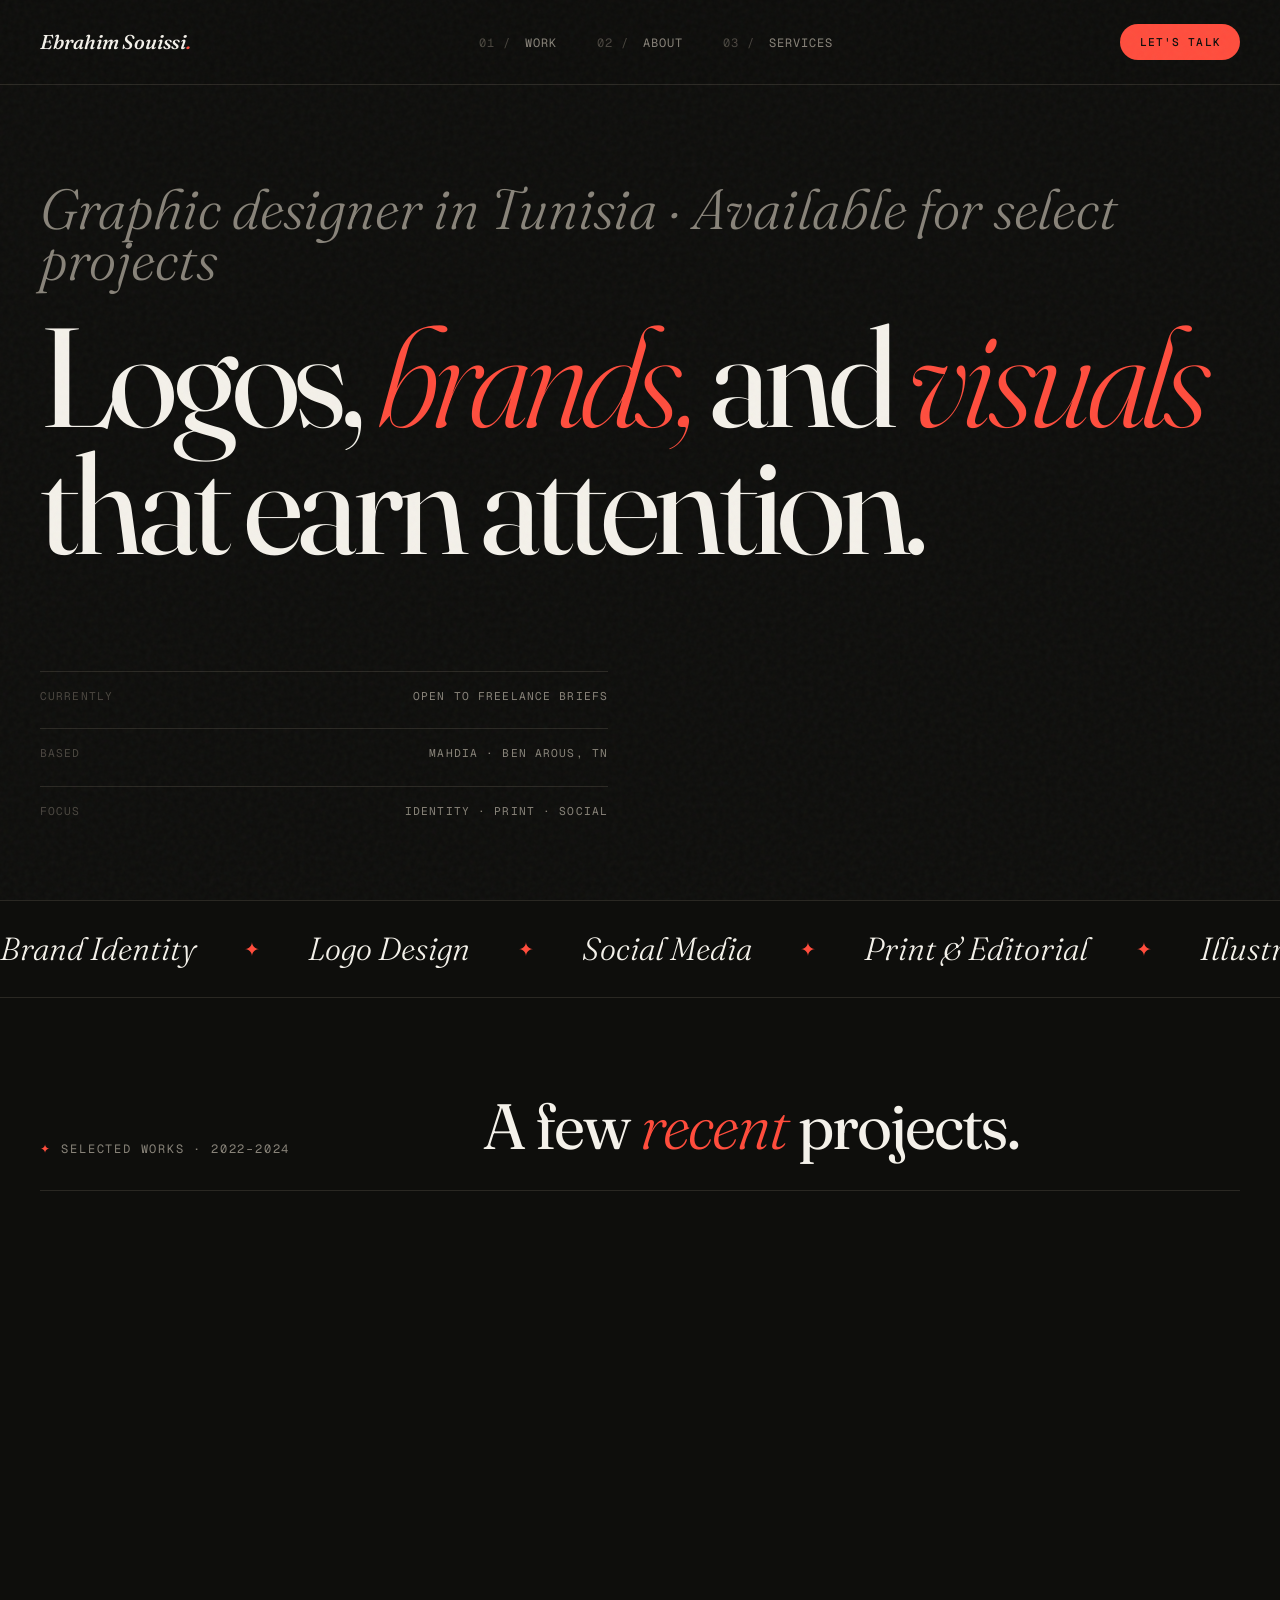
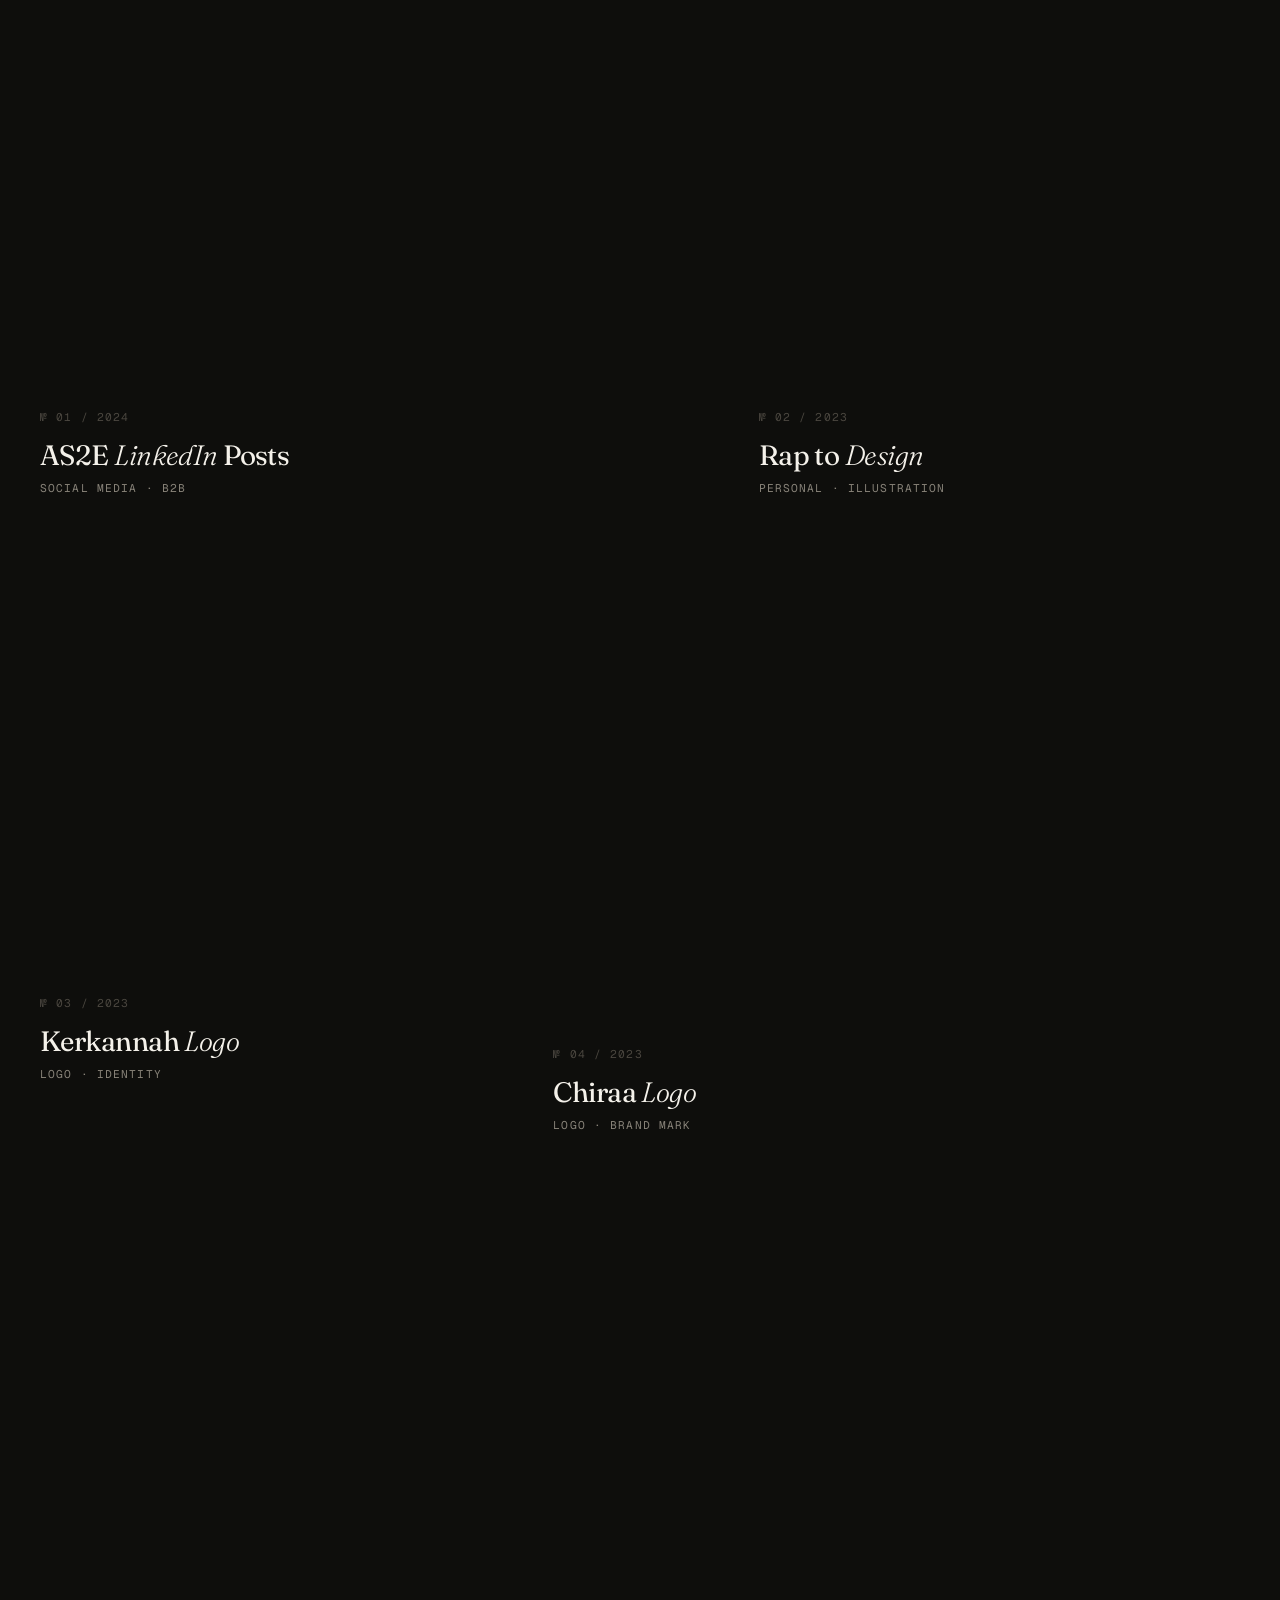
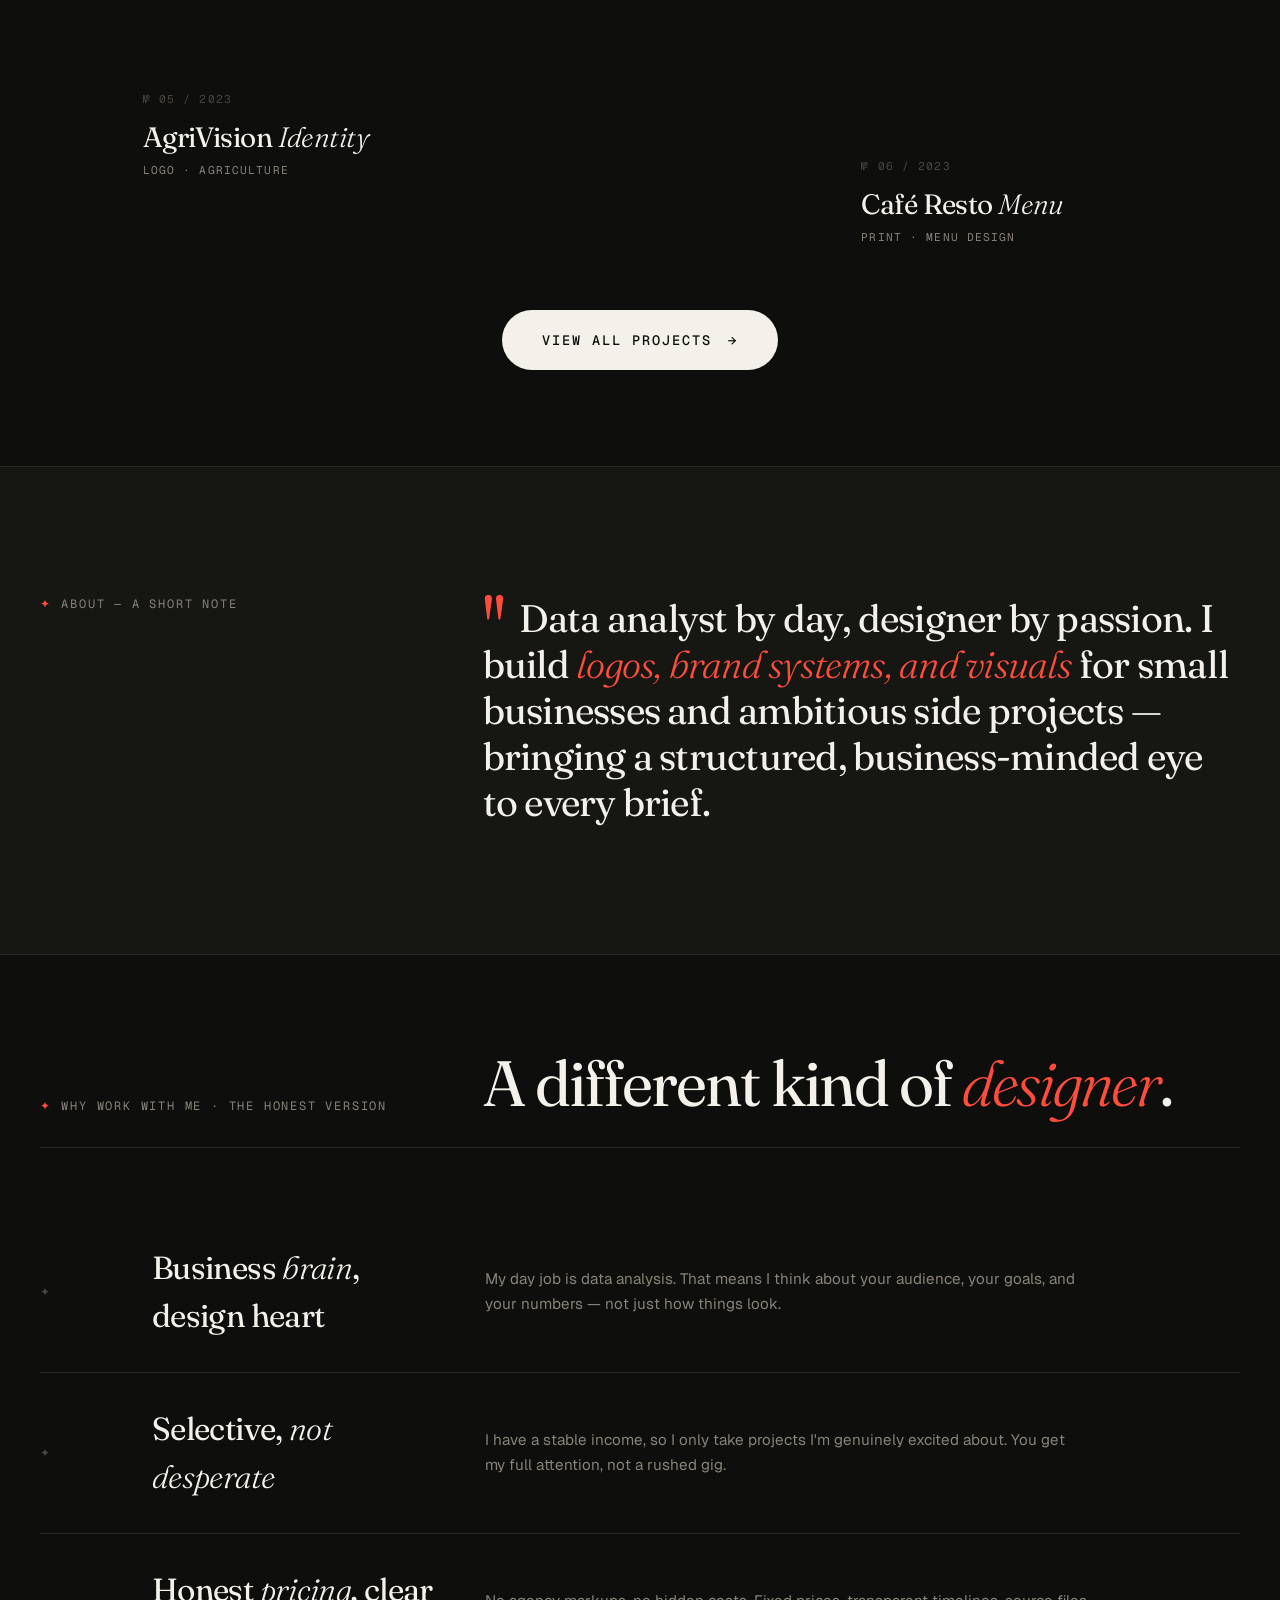
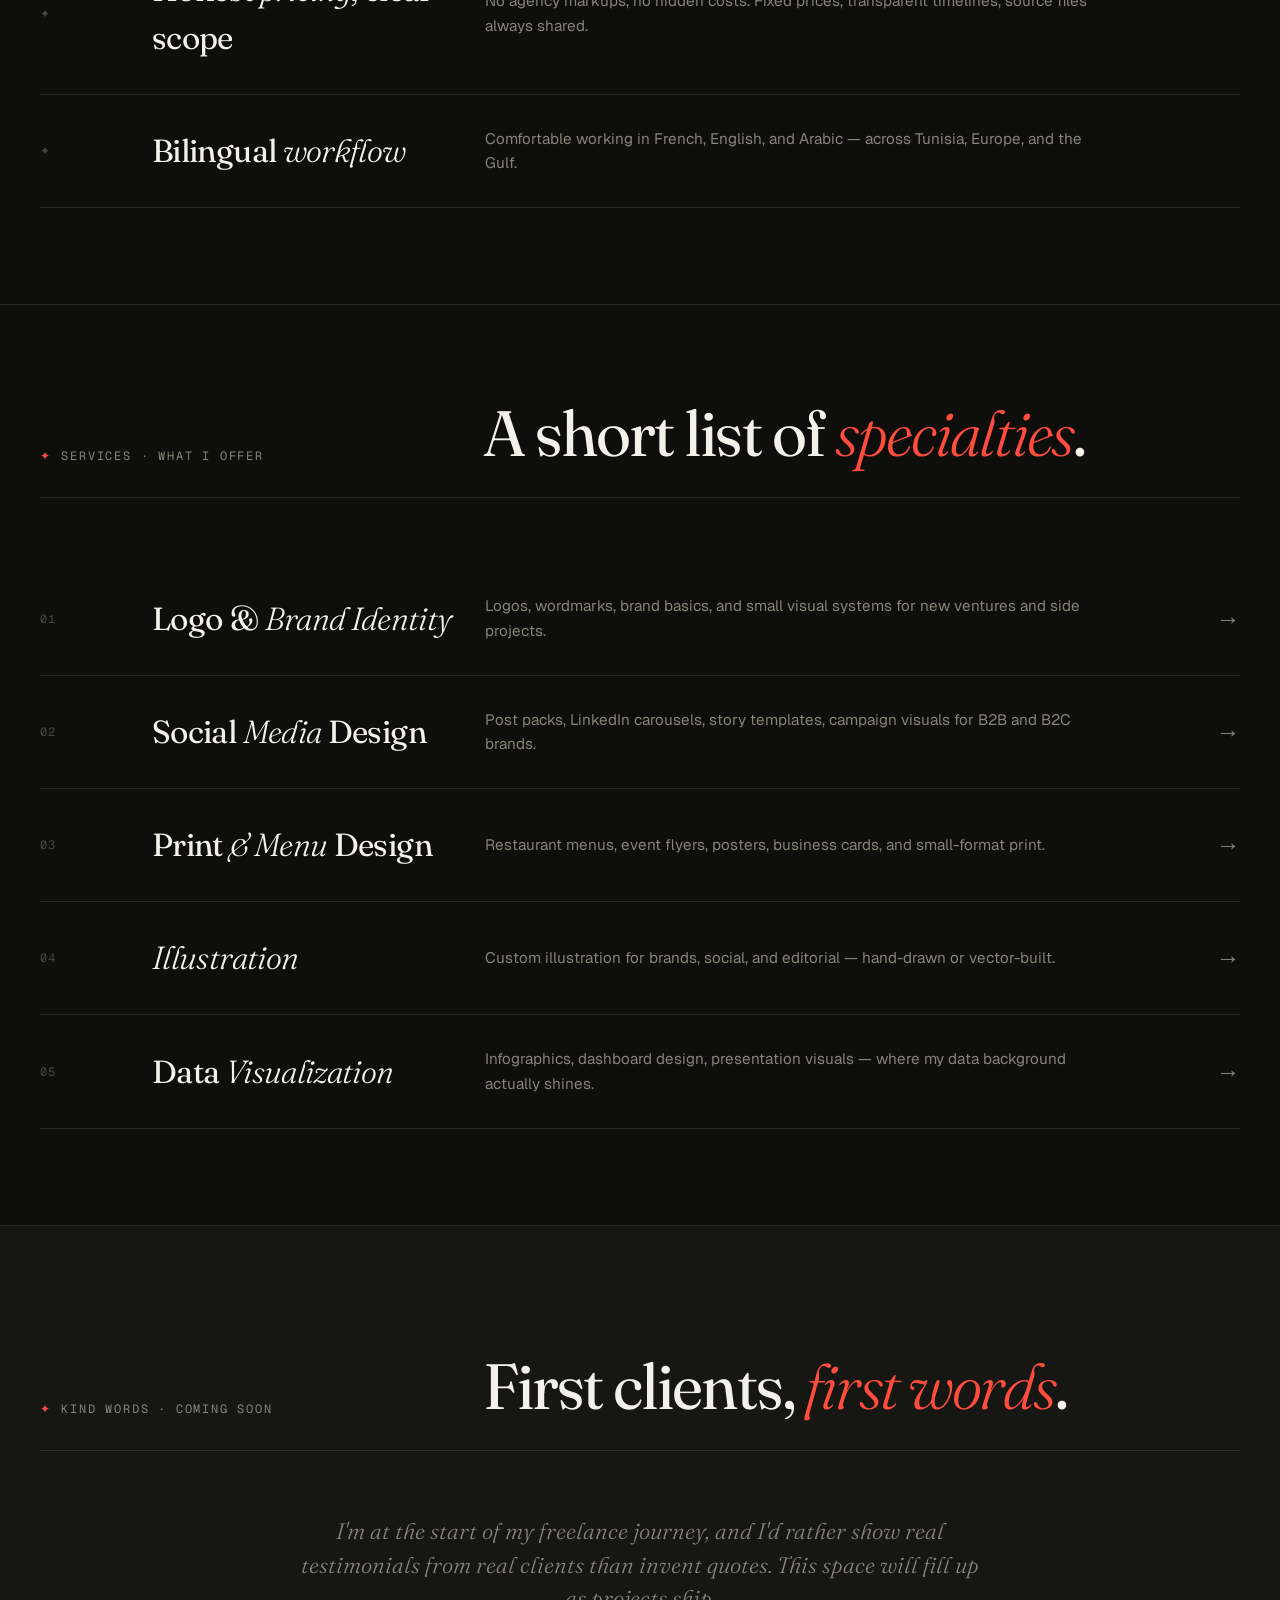
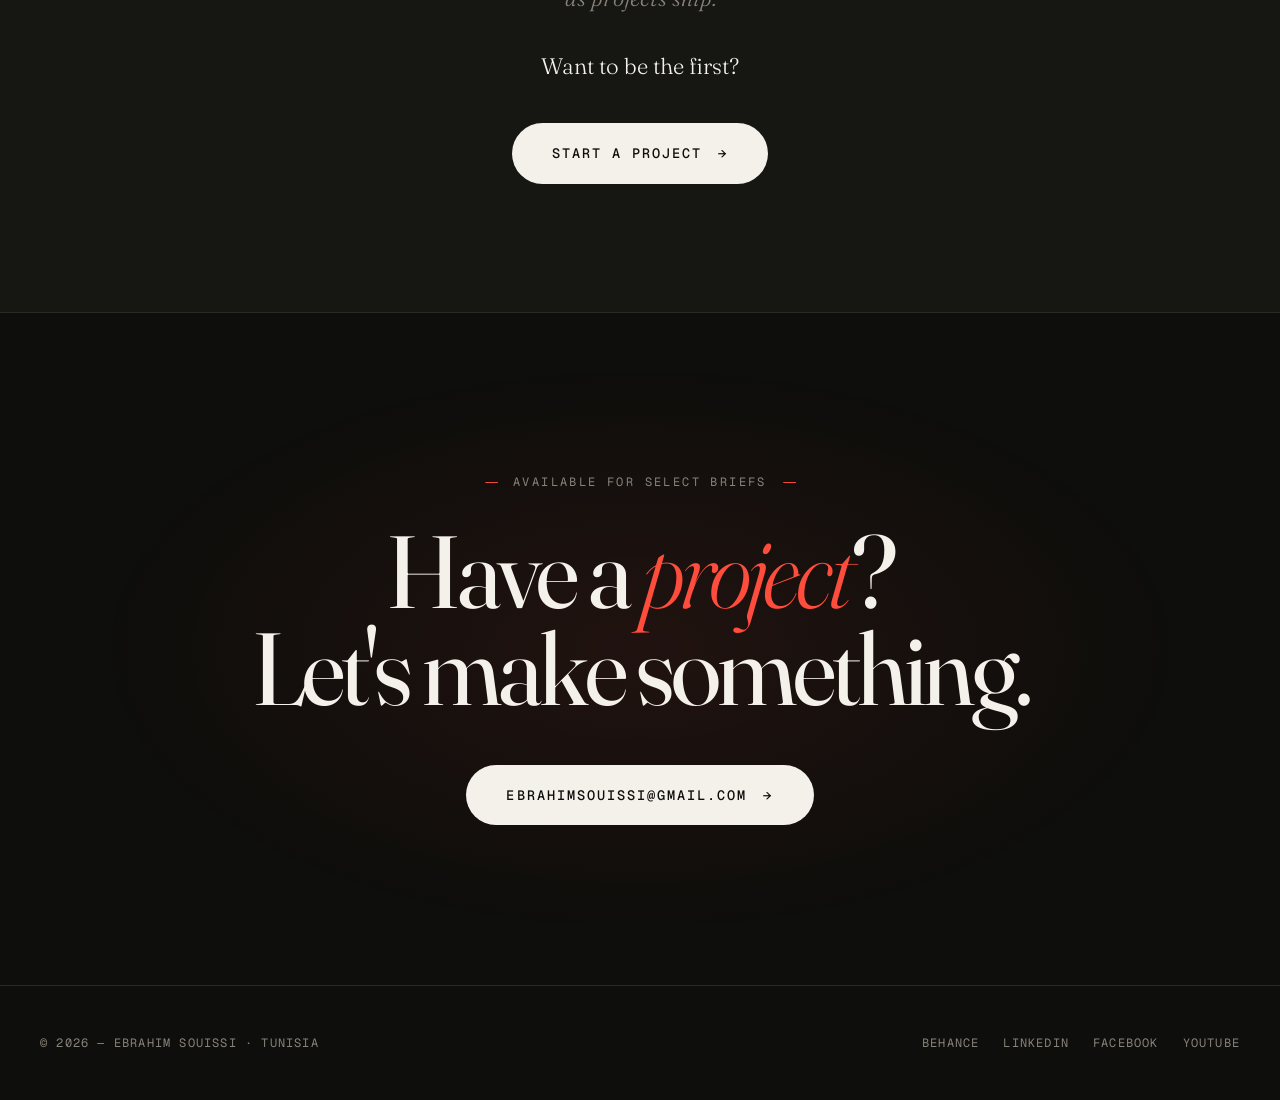
==== commit 649dedf3: "Update personal branding and project details in index.html" ====
--- a/index.html
+++ b/index.html
@@ -3,7 +3,8 @@
 <head>
 <meta charset="UTF-8" />
 <meta name="viewport" content="width=device-width, initial-scale=1.0" />
-<title>Souissi Ibrahim — Graphic Designer</title>
+<title>Ebrahim Souissi — Graphic Designer · Tunisia</title>
+<meta name="description" content="Graphic designer based in Tunisia. Logos, brand identity, social media, and print design — available for select freelance projects.">
 <link rel="preconnect" href="https://fonts.googleapis.com">
 <link rel="preconnect" href="https://fonts.gstatic.com" crossorigin>
 <link href="https://fonts.googleapis.com/css2?family=Fraunces:ital,opsz,wght@0,9..144,300;0,9..144,400;0,9..144,500;0,9..144,600;0,9..144,700;0,9..144,900;1,9..144,400&family=Geist+Mono:wght@400;500&family=Geist:wght@300;400;500;600&display=swap" rel="stylesheet">
@@ -13,7 +14,7 @@
 
 <!-- NAV -->
 <nav class="site-nav">
-  <a href="index.html" class="logo">Souissi Ibrahim<span class="dot">.</span></a>
+  <a href="index.html" class="logo">Ebrahim Souissi<span class="dot">.</span></a>
   <ul>
     <li><a href="work.html" class="nav-link">Work</a></li>
     <li><a href="about.html" class="nav-link">About</a></li>
@@ -25,26 +26,26 @@
 <!-- HERO -->
 <section class="hero">
   <h1 class="hero-title">
-    <span class="small-line">Independent graphic designer, est. 2020</span>
-    <span class="word">Designing</span>
-    <span class="word italic">brands</span>
-    <span class="word">that</span>
-    <span class="word italic">refuse</span>
-    to be ignored.
+    <span class="small-line">Graphic designer in Tunisia · Available for select projects</span>
+    <span class="word">Logos,</span>
+    <span class="word italic">brands,</span>
+    <span class="word">and</span>
+    <span class="word italic">visuals</span>
+    that earn attention.
   </h1>
 
   <div class="hero-meta">
     <div class="meta-row">
       <span>Currently</span>
-      <span>Booking · Q3 2026</span>
+      <span>Open to freelance briefs</span>
     </div>
     <div class="meta-row">
       <span>Based</span>
-      <span>Tunis · Worldwide</span>
+      <span>Mahdia · Ben Arous, TN</span>
     </div>
     <div class="meta-row">
       <span>Focus</span>
-      <span>Identity · Editorial · Motion</span>
+      <span>Identity · Print · Social</span>
     </div>
   </div>
 </section>
@@ -52,217 +53,203 @@
 <!-- MARQUEE -->
 <div class="marquee">
   <div class="marquee-track">
-    <span>Brand Identity <span class="star">✦</span> Editorial Design <span class="star">✦</span> Motion Graphics <span class="star">✦</span> Social Media <span class="star">✦</span> Illustration <span class="star">✦</span> Web Design <span class="star">✦</span> Art Direction <span class="star">✦</span></span>
-    <span>Brand Identity <span class="star">✦</span> Editorial Design <span class="star">✦</span> Motion Graphics <span class="star">✦</span> Social Media <span class="star">✦</span> Illustration <span class="star">✦</span> Web Design <span class="star">✦</span> Art Direction <span class="star">✦</span></span>
+    <span>Brand Identity <span class="star">✦</span> Logo Design <span class="star">✦</span> Social Media <span class="star">✦</span> Print &amp; Editorial <span class="star">✦</span> Illustration <span class="star">✦</span> Menu &amp; Event Design <span class="star">✦</span></span>
+    <span>Brand Identity <span class="star">✦</span> Logo Design <span class="star">✦</span> Social Media <span class="star">✦</span> Print &amp; Editorial <span class="star">✦</span> Illustration <span class="star">✦</span> Menu &amp; Event Design <span class="star">✦</span></span>
   </div>
 </div>
 
-<!-- FEATURED WORK -->
+<!-- FEATURED WORK — Real projects from Behance -->
 <section class="work-section" id="work">
   <div class="section-head reveal">
-    <div class="section-label">Selected Works · 2024–2026</div>
-    <h2 class="section-title">Recent <em>obsessions</em> &amp; long-term love affairs.</h2>
+    <div class="section-label">Selected Works · 2022–2024</div>
+    <h2 class="section-title">A few <em>recent</em> projects.</h2>
   </div>
 
   <div class="projects">
     <a href="project.html" class="project p-1 reveal">
-      <div class="project-image"></div>
-      <div class="project-meta">
-        <div class="project-number">№ 01 / 2026</div>
-        <h3 class="project-title">Maison <em>Solène</em></h3>
-        <div class="project-tags">Brand Identity · Print · Web</div>
+      <div class="project-image" style="background-image: url('https://mir-s3-cdn-cf.behance.net/projects/404/8b78cf201241929.Y3JvcCwxMjgwLDEwMDEsMCwxMg.jpg'); background-size: cover; background-position: center;"></div>
+      <div class="project-meta">
+        <div class="project-number">№ 01 / 2024</div>
+        <h3 class="project-title">AS2E <em>LinkedIn</em> Posts</h3>
+        <div class="project-tags">Social Media · B2B</div>
       </div>
     </a>
 
     <a href="project.html" class="project p-2 reveal">
-      <div class="project-image"></div>
-      <div class="project-meta">
-        <div class="project-number">№ 02 / 2025</div>
-        <h3 class="project-title">Atlas <em>Cartography</em></h3>
-        <div class="project-tags">Editorial · Illustration</div>
+      <div class="project-image" style="background-image: url('https://mir-s3-cdn-cf.behance.net/projects/404/d47fc6181452337.Y3JvcCwxMjgwLDEwMDEsMCwxMg.jpg'); background-size: cover; background-position: center;"></div>
+      <div class="project-meta">
+        <div class="project-number">№ 02 / 2023</div>
+        <h3 class="project-title">Rap to <em>Design</em></h3>
+        <div class="project-tags">Personal · Illustration</div>
       </div>
     </a>
 
     <a href="project.html" class="project p-3 reveal">
-      <div class="project-image"></div>
-      <div class="project-meta">
-        <div class="project-number">№ 03 / 2025</div>
-        <h3 class="project-title">Honey <em>&amp;</em> Hive</h3>
-        <div class="project-tags">Identity · Illustration</div>
+      <div class="project-image" style="background-image: url('https://mir-s3-cdn-cf.behance.net/projects/404/74258f174577497.Y3JvcCwxMzgwLDEwODAsMjcwLDA.jpg'); background-size: cover; background-position: center;"></div>
+      <div class="project-meta">
+        <div class="project-number">№ 03 / 2023</div>
+        <h3 class="project-title">Kerkannah <em>Logo</em></h3>
+        <div class="project-tags">Logo · Identity</div>
       </div>
     </a>
 
     <a href="project.html" class="project p-4 reveal">
-      <div class="project-image"></div>
-      <div class="project-meta">
-        <div class="project-number">№ 04 / 2025</div>
-        <h3 class="project-title">Ember <em>Studio</em> Reel</h3>
-        <div class="project-tags">Motion · Direction</div>
+      <div class="project-image" style="background-image: url('https://mir-s3-cdn-cf.behance.net/projects/404/bd61ae174395375.Y3JvcCwxMzgwLDEwODAsMjcwLDA.jpg'); background-size: cover; background-position: center;"></div>
+      <div class="project-meta">
+        <div class="project-number">№ 04 / 2023</div>
+        <h3 class="project-title">Chiraa <em>Logo</em></h3>
+        <div class="project-tags">Logo · Brand Mark</div>
       </div>
     </a>
 
     <a href="project.html" class="project p-5 reveal">
-      <div class="project-image"></div>
-      <div class="project-meta">
-        <div class="project-number">№ 05 / 2024</div>
-        <h3 class="project-title">Sahara <em>Press</em></h3>
-        <div class="project-tags">Editorial · Cover Art</div>
+      <div class="project-image" style="background-image: url('https://mir-s3-cdn-cf.behance.net/projects/404/70d5f9174291505.Y3JvcCwxMTg2NCw5MjgwLDE0MzgsMA.jpg'); background-size: cover; background-position: center;"></div>
+      <div class="project-meta">
+        <div class="project-number">№ 05 / 2023</div>
+        <h3 class="project-title">AgriVision <em>Identity</em></h3>
+        <div class="project-tags">Logo · Agriculture</div>
       </div>
     </a>
 
     <a href="project.html" class="project p-6 reveal">
-      <div class="project-image"></div>
-      <div class="project-meta">
-        <div class="project-number">№ 06 / 2024</div>
-        <h3 class="project-title">Nocturne <em>FM</em></h3>
-        <div class="project-tags">Identity · Web Design</div>
-      </div>
-    </a>
-  </div>
-</section>
-
-<!-- ABOUT STRIP -->
+      <div class="project-image" style="background-image: url('https://mir-s3-cdn-cf.behance.net/projects/404/3d6e88174291351.Y3JvcCwyNDgwLDE5MzksMCw3ODU.jpg'); background-size: cover; background-position: center;"></div>
+      <div class="project-meta">
+        <div class="project-number">№ 06 / 2023</div>
+        <h3 class="project-title">Café Resto <em>Menu</em></h3>
+        <div class="project-tags">Print · Menu Design</div>
+      </div>
+    </a>
+  </div>
+
+  <div style="text-align: center; margin-top: 4rem;">
+    <a href="work.html" class="cta-button reveal">
+      View all projects <span class="arrow">→</span>
+    </a>
+  </div>
+</section>
+
+<!-- ABOUT STRIP — honest version -->
 <section class="about-strip" id="about">
   <div class="about-content">
     <div class="section-label reveal">About — A short note</div>
     <p class="about-quote reveal">
-      I build <em>brands and visual systems</em> for founders who want to look like the future and feel like a friend. Six years in, I still treat every brief like the only one that matters.
+      Data analyst by day, designer by passion. I build <em>logos, brand systems, and visuals</em> for small businesses and ambitious side projects — bringing a structured, business-minded eye to every brief.
     </p>
   </div>
 </section>
 
-<!-- SERVICES -->
-<section class="services-section" id="services">
+<!-- WHY ME — uses data analyst angle as a strength -->
+<section class="services-section">
   <div class="section-head reveal">
-    <div class="section-label">Services · What I do best</div>
+    <div class="section-label">Why work with me · The honest version</div>
+    <h2 class="section-title">A different kind of <em>designer</em>.</h2>
+  </div>
+
+  <div class="services-list">
+    <div class="service-row reveal">
+      <div class="service-num">✦</div>
+      <div class="service-name">Business <em>brain</em>, design heart</div>
+      <div class="service-desc">My day job is data analysis. That means I think about your audience, your goals, and your numbers — not just how things look.</div>
+      <div class="service-arrow"></div>
+    </div>
+    <div class="service-row reveal">
+      <div class="service-num">✦</div>
+      <div class="service-name">Selective, <em>not desperate</em></div>
+      <div class="service-desc">I have a stable income, so I only take projects I'm genuinely excited about. You get my full attention, not a rushed gig.</div>
+      <div class="service-arrow"></div>
+    </div>
+    <div class="service-row reveal">
+      <div class="service-num">✦</div>
+      <div class="service-name">Honest <em>pricing</em>, clear scope</div>
+      <div class="service-desc">No agency markups, no hidden costs. Fixed prices, transparent timelines, source files always shared.</div>
+      <div class="service-arrow"></div>
+    </div>
+    <div class="service-row reveal">
+      <div class="service-num">✦</div>
+      <div class="service-name">Bilingual <em>workflow</em></div>
+      <div class="service-desc">Comfortable working in French, English, and Arabic — across Tunisia, Europe, and the Gulf.</div>
+      <div class="service-arrow"></div>
+    </div>
+  </div>
+</section>
+
+<!-- SERVICES STRIP -->
+<section class="services-section" id="services" style="border-top: 1px solid var(--line);">
+  <div class="section-head reveal">
+    <div class="section-label">Services · What I offer</div>
     <h2 class="section-title">A short list of <em>specialties</em>.</h2>
   </div>
 
   <div class="services-list">
     <a href="services.html" class="service-row reveal" style="text-decoration:none;">
       <div class="service-num">01</div>
-      <div class="service-name">Brand <em>Identity</em></div>
-      <div class="service-desc">Logo systems, typography, color, brand guidelines — full visual systems for new ventures and rebrands.</div>
+      <div class="service-name">Logo &amp; <em>Brand Identity</em></div>
+      <div class="service-desc">Logos, wordmarks, brand basics, and small visual systems for new ventures and side projects.</div>
       <div class="service-arrow">→</div>
     </a>
     <a href="services.html" class="service-row reveal" style="text-decoration:none;">
       <div class="service-num">02</div>
-      <div class="service-name">Editorial <em>&amp; Print</em></div>
-      <div class="service-desc">Magazines, books, reports, posters. Layouts that feel designed, not assembled.</div>
+      <div class="service-name">Social <em>Media</em> Design</div>
+      <div class="service-desc">Post packs, LinkedIn carousels, story templates, campaign visuals for B2B and B2C brands.</div>
       <div class="service-arrow">→</div>
     </a>
     <a href="services.html" class="service-row reveal" style="text-decoration:none;">
       <div class="service-num">03</div>
-      <div class="service-name">Motion <em>Graphics</em></div>
-      <div class="service-desc">Logo animations, promo reels, social loops. Where stillness ends and storytelling begins.</div>
+      <div class="service-name">Print <em>&amp; Menu</em> Design</div>
+      <div class="service-desc">Restaurant menus, event flyers, posters, business cards, and small-format print.</div>
       <div class="service-arrow">→</div>
     </a>
     <a href="services.html" class="service-row reveal" style="text-decoration:none;">
       <div class="service-num">04</div>
-      <div class="service-name">Social <em>Media</em> Design</div>
-      <div class="service-desc">Templates, campaigns, content systems for brands that live on Instagram, TikTok, and beyond.</div>
+      <div class="service-name"><em>Illustration</em></div>
+      <div class="service-desc">Custom illustration for brands, social, and editorial — hand-drawn or vector-built.</div>
       <div class="service-arrow">→</div>
     </a>
     <a href="services.html" class="service-row reveal" style="text-decoration:none;">
       <div class="service-num">05</div>
-      <div class="service-name"><em>Illustration</em></div>
-      <div class="service-desc">Custom illustration and visual storytelling — editorial, brand, and decorative work.</div>
-      <div class="service-arrow">→</div>
-    </a>
-    <a href="services.html" class="service-row reveal" style="text-decoration:none;">
-      <div class="service-num">06</div>
-      <div class="service-name">Web <em>&amp; UI</em> Design</div>
-      <div class="service-desc">Landing pages, portfolios, and interfaces — designed to convert and built to last.</div>
-      <div class="service-arrow">→</div>
-    </a>
-    <a href="services.html" class="service-row reveal" style="text-decoration:none;">
-      <div class="service-num">07</div>
-      <div class="service-name">Art <em>Direction</em></div>
-      <div class="service-desc">Photoshoot direction, campaign concepts, and end-to-end creative leadership.</div>
-      <div class="service-arrow">→</div>
-    </a>
-  </div>
-</section>
-
-<!-- TESTIMONIALS -->
+      <div class="service-name">Data <em>Visualization</em></div>
+      <div class="service-desc">Infographics, dashboard design, presentation visuals — where my data background actually shines.</div>
+      <div class="service-arrow">→</div>
+    </a>
+  </div>
+</section>
+
+<!-- TESTIMONIALS — Honest "coming soon" version -->
 <section class="testimonials-section">
   <div class="section-head reveal" style="border-color: rgba(74, 70, 63, 0.5);">
-    <div class="section-label">Kind Words · From Clients</div>
-    <h2 class="section-title">Notes from <em>good people</em>.</h2>
-  </div>
-
-  <div class="testimonials-grid">
-    <div class="testimonial reveal">
-      <p class="testimonial-quote">
-        Ibrahim translated our vague ambitions into a brand we actually <em>recognize ourselves in</em>. Six months later, customers still mention the visual identity unprompted.
-      </p>
-      <div class="testimonial-author">
-        <div class="author-avatar">N</div>
-        <div class="author-info">
-          <span class="author-name">Nour Ben Salah</span>
-          <span class="author-role">Founder · Maison Solène</span>
-        </div>
-      </div>
-    </div>
-
-    <div class="testimonial reveal">
-      <p class="testimonial-quote">
-        He's the rare designer who pushes back when you're wrong and goes quiet when you're right. The cover series for our 2025 issue was a <em>career-best</em> for both of us.
-      </p>
-      <div class="testimonial-author">
-        <div class="author-avatar">L</div>
-        <div class="author-info">
-          <span class="author-name">Léa Kacem</span>
-          <span class="author-role">Editor in Chief · Sahara Press</span>
-        </div>
-      </div>
-    </div>
-
-    <div class="testimonial reveal">
-      <p class="testimonial-quote">
-        We came in with a logo and left with a <em>visual language</em>. The motion package alone changed how we feel about our own product.
-      </p>
-      <div class="testimonial-author">
-        <div class="author-avatar">M</div>
-        <div class="author-info">
-          <span class="author-name">Mehdi Khelifi</span>
-          <span class="author-role">CEO · Ember Studio</span>
-        </div>
-      </div>
-    </div>
-
-    <div class="testimonial reveal">
-      <p class="testimonial-quote">
-        Working with Ibrahim feels less like hiring a freelancer and more like adding a <em>creative partner</em> to the team. Calm, precise, opinionated in the best way.
-      </p>
-      <div class="testimonial-author">
-        <div class="author-avatar">S</div>
-        <div class="author-info">
-          <span class="author-name">Sophie Marchetti</span>
-          <span class="author-role">Brand Lead · Atlas Cartography</span>
-        </div>
-      </div>
-    </div>
+    <div class="section-label">Kind Words · Coming soon</div>
+    <h2 class="section-title">First clients, <em>first words</em>.</h2>
+  </div>
+
+  <div style="max-width: 700px; margin: 0 auto; text-align: center;">
+    <p class="reveal" style="font-family: var(--serif); font-size: 1.4rem; font-weight: 300; line-height: 1.5; color: var(--ink-dim); font-style: italic;">
+      I'm at the start of my freelance journey, and I'd rather show real testimonials from real clients than invent quotes. This space will fill up as projects ship.
+      <br><br>
+      <span style="color: var(--ink); font-style: normal;">Want to be the first?</span>
+    </p>
+    <a href="contact.html" class="cta-button reveal" style="margin-top: 2.5rem;">
+      Start a project <span class="arrow">→</span>
+    </a>
   </div>
 </section>
 
 <!-- CTA -->
 <section class="cta-section" id="contact">
-  <div class="cta-eyebrow reveal">Available Q3 2026</div>
-  <h2 class="cta-title reveal">Have a <em>brief</em>?<br />Let's make something.</h2>
-  <a href="contact.html" class="cta-button reveal">
-    hello@souissibrahim.com <span class="arrow">→</span>
+  <div class="cta-eyebrow reveal">Available for select briefs</div>
+  <h2 class="cta-title reveal">Have a <em>project</em>?<br />Let's make something.</h2>
+  <a href="mailto:ebrahimsouissi@gmail.com" class="cta-button reveal">
+    ebrahimsouissi@gmail.com <span class="arrow">→</span>
   </a>
 </section>
 
 <!-- FOOTER -->
 <footer class="site-footer">
-  <div>© 2026 — Souissi Ibrahim Studio</div>
+  <div>© 2026 — Ebrahim Souissi · Tunisia</div>
   <div class="socials">
-    <a href="#">Instagram</a>
-    <a href="#">Behance</a>
-    <a href="#">LinkedIn</a>
-    <a href="#">Dribbble</a>
+    <a href="https://www.behance.net/ebrahimsouissi" target="_blank" rel="noopener">Behance</a>
+    <a href="https://www.linkedin.com/in/souissiebrahim/" target="_blank" rel="noopener">LinkedIn</a>
+    <a href="https://facebook.com/souissi.ebrahim" target="_blank" rel="noopener">Facebook</a>
+    <a href="https://youtube.com/@ramd591" target="_blank" rel="noopener">YouTube</a>
   </div>
 </footer>
 
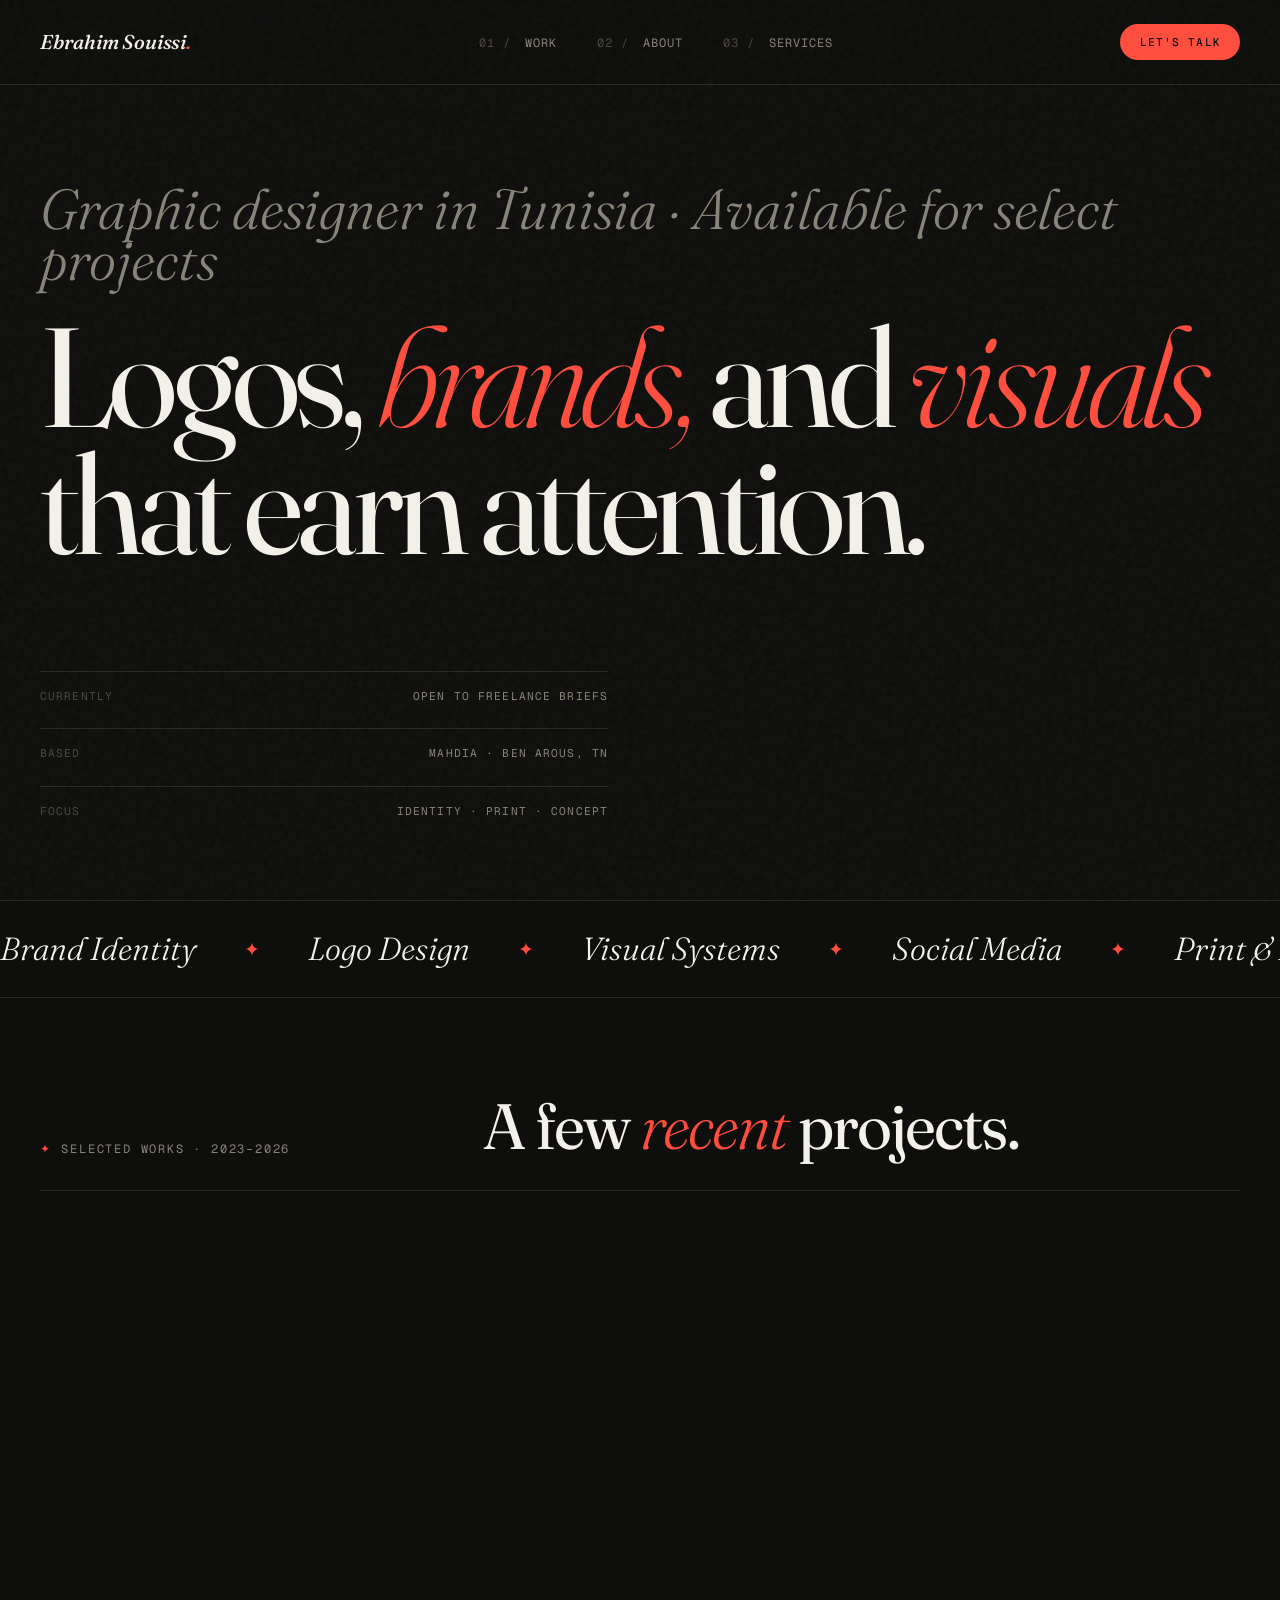
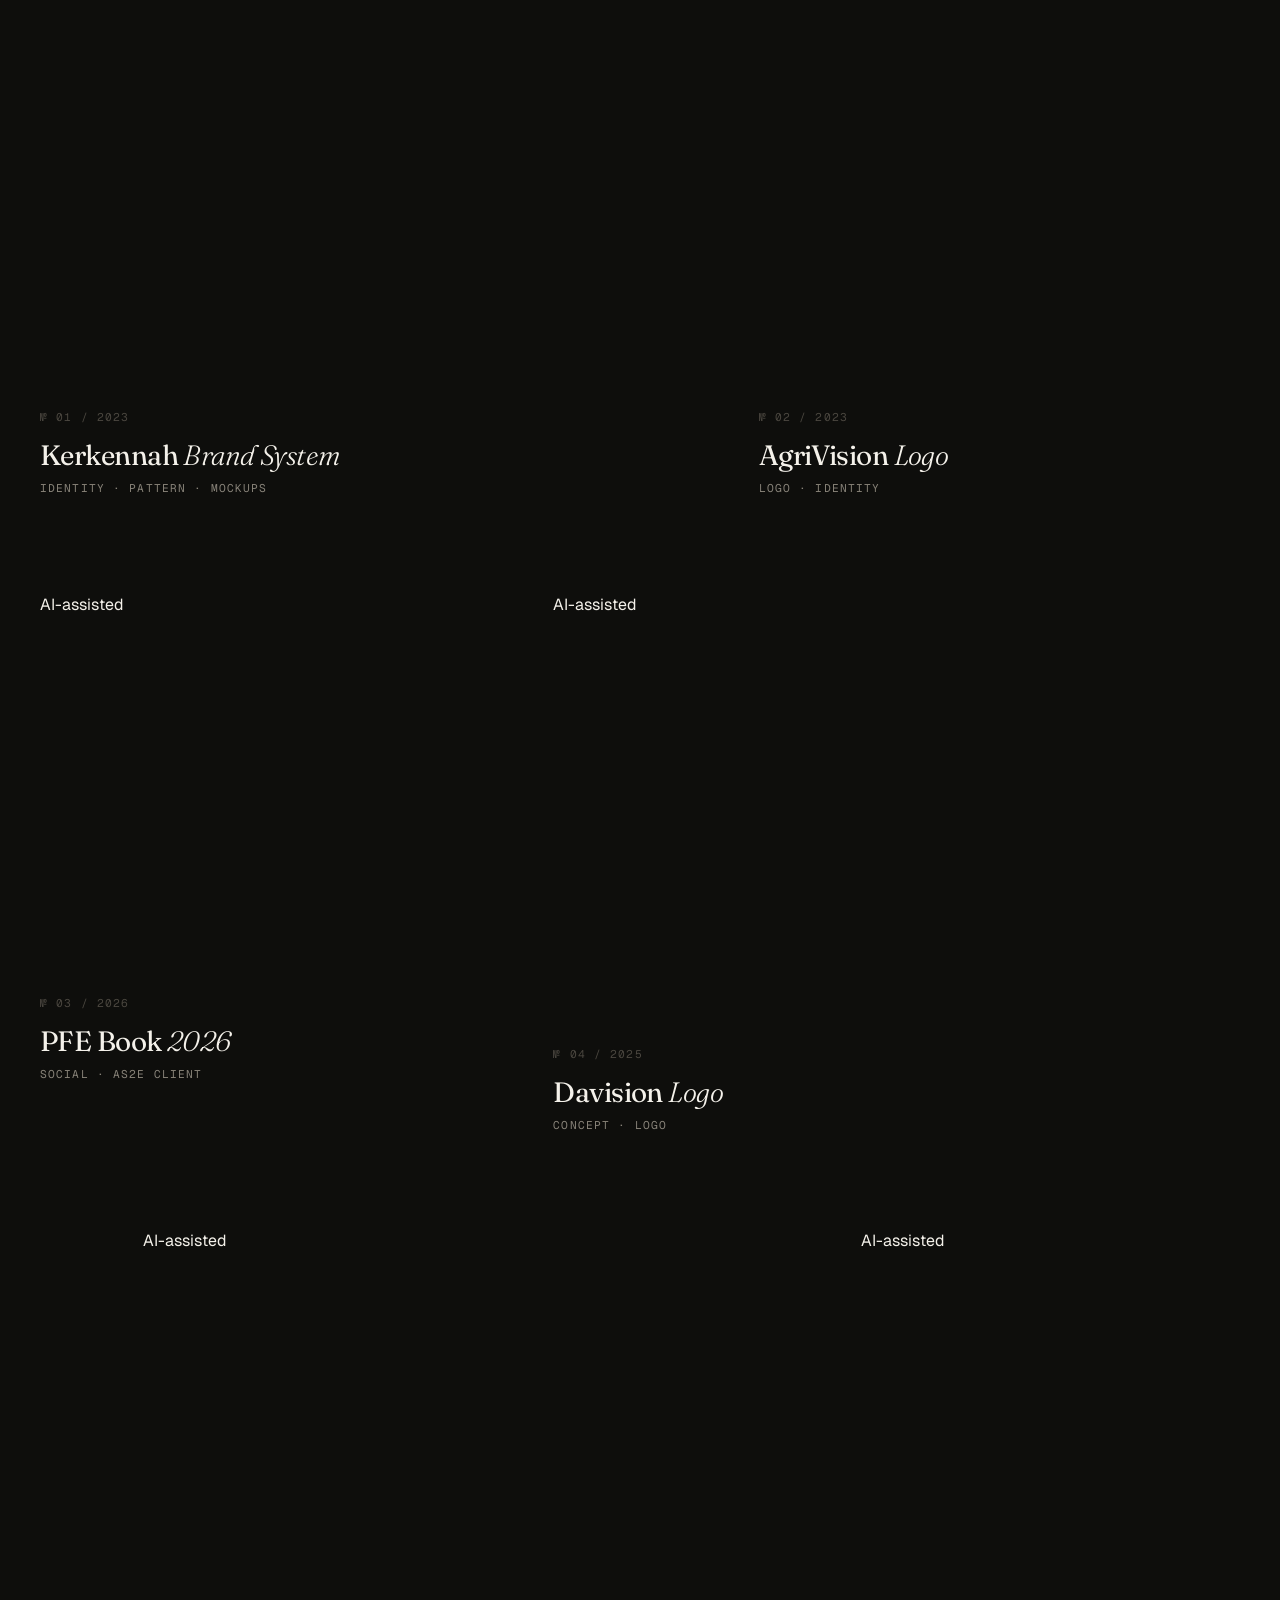
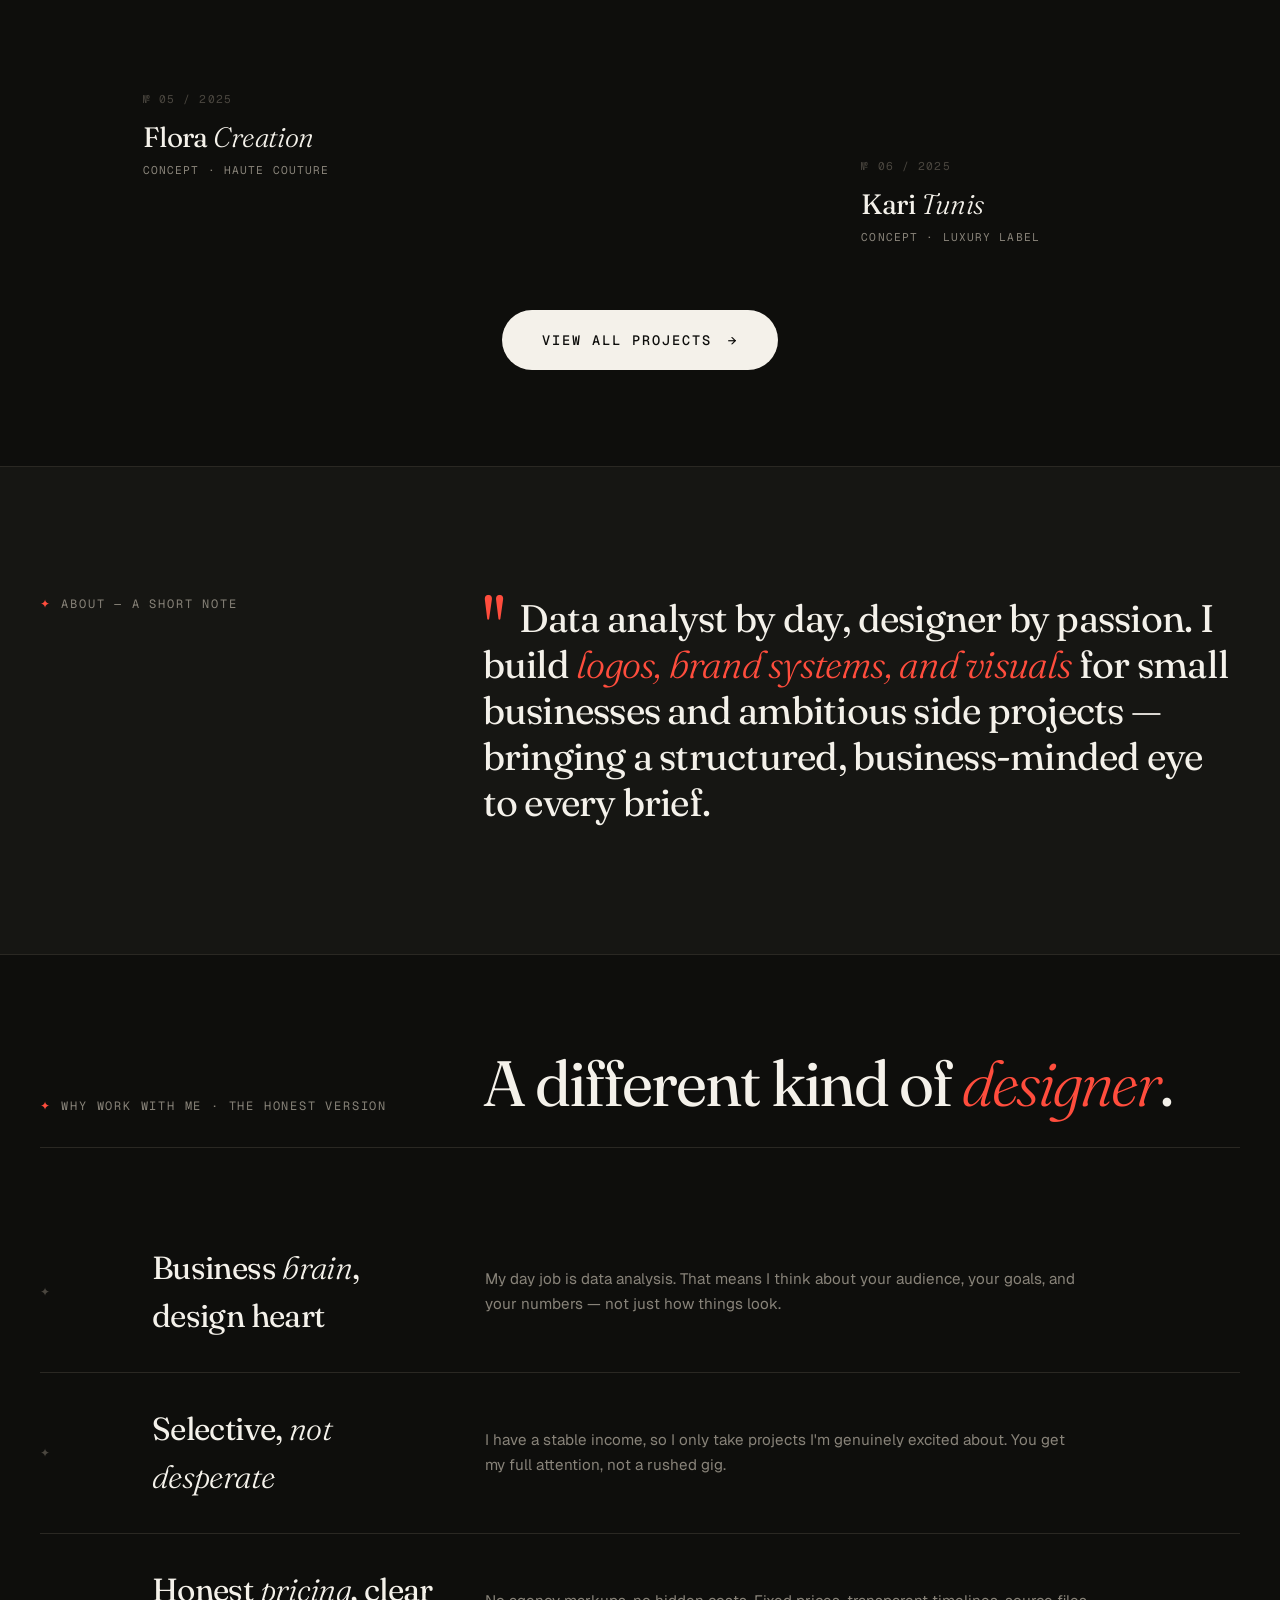
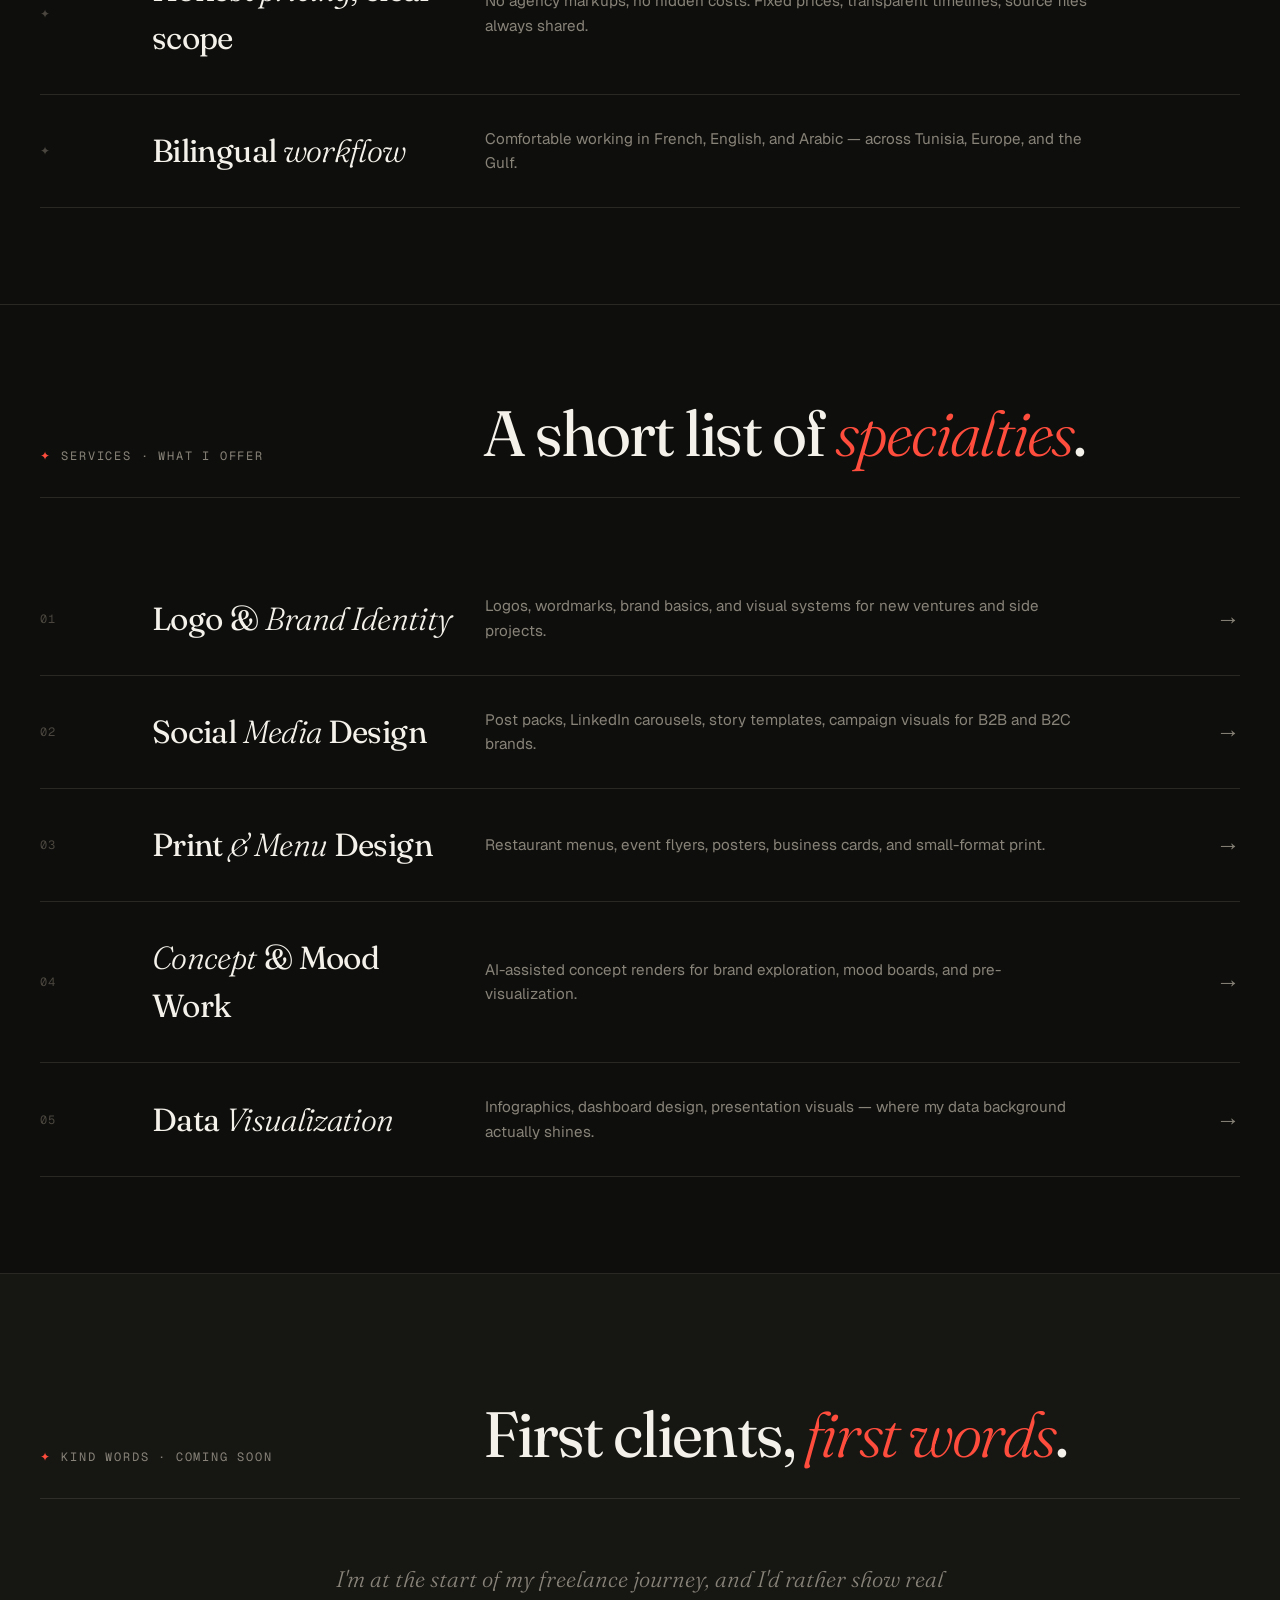
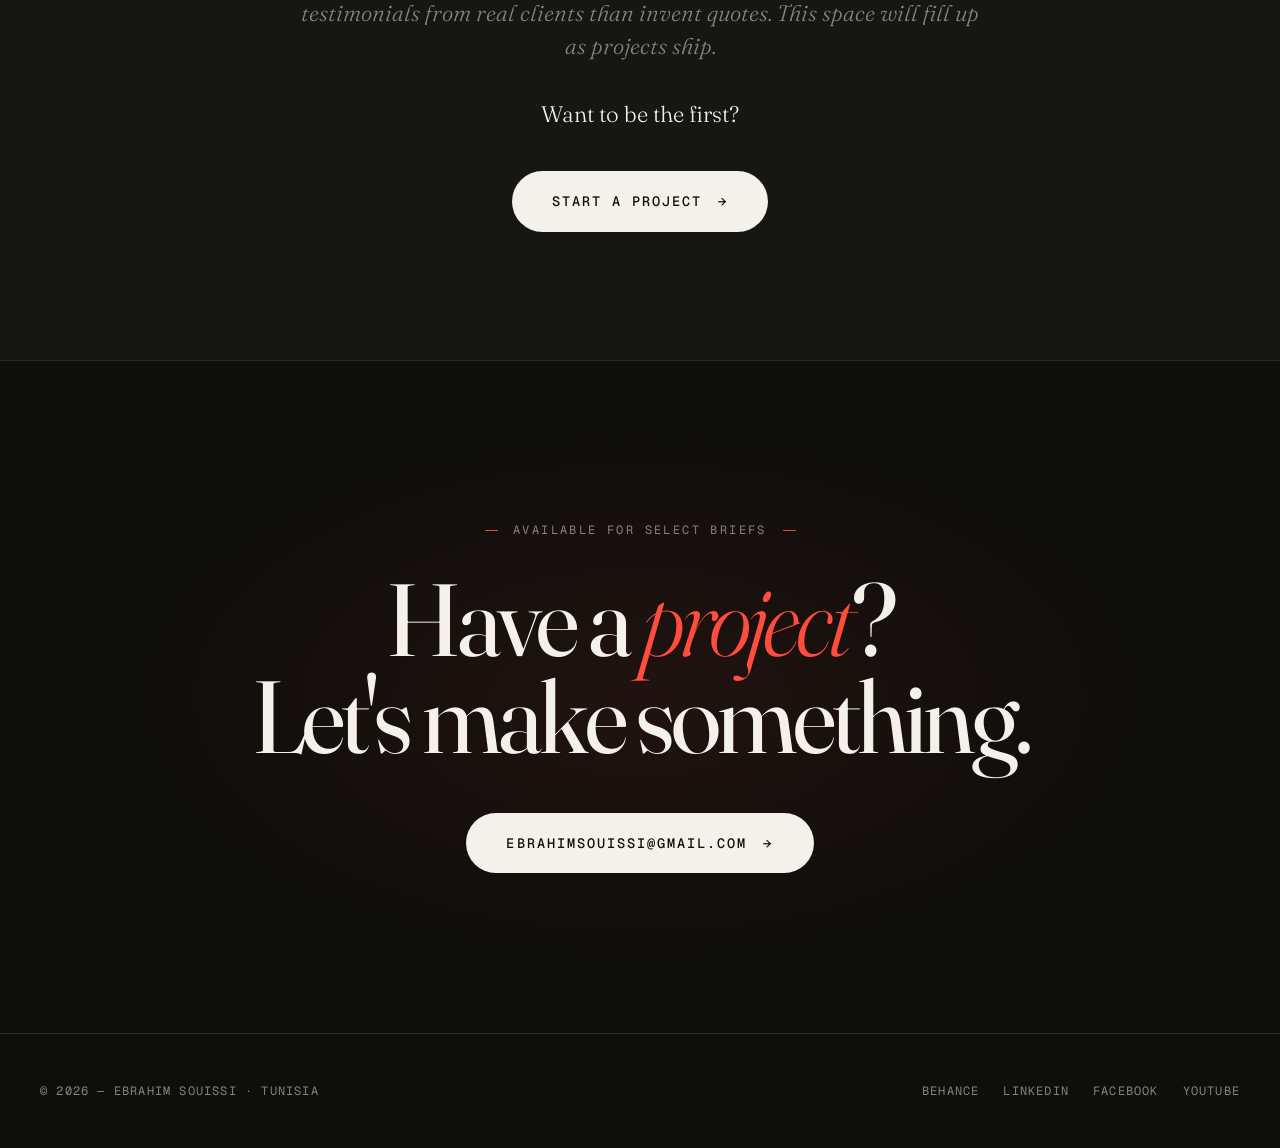
==== commit 18f31fd3: "Revise project details and meta descriptions Updated project details and descriptions to reflect rec" ====
--- a/index.html
+++ b/index.html
@@ -4,7 +4,7 @@
 <meta charset="UTF-8" />
 <meta name="viewport" content="width=device-width, initial-scale=1.0" />
 <title>Ebrahim Souissi — Graphic Designer · Tunisia</title>
-<meta name="description" content="Graphic designer based in Tunisia. Logos, brand identity, social media, and print design — available for select freelance projects.">
+<meta name="description" content="Graphic designer based in Tunisia. Logos, brand identity, and visual systems — available for select freelance projects.">
 <link rel="preconnect" href="https://fonts.googleapis.com">
 <link rel="preconnect" href="https://fonts.gstatic.com" crossorigin>
 <link href="https://fonts.googleapis.com/css2?family=Fraunces:ital,opsz,wght@0,9..144,300;0,9..144,400;0,9..144,500;0,9..144,600;0,9..144,700;0,9..144,900;1,9..144,400&family=Geist+Mono:wght@400;500&family=Geist:wght@300;400;500;600&display=swap" rel="stylesheet">
@@ -45,7 +45,7 @@
     </div>
     <div class="meta-row">
       <span>Focus</span>
-      <span>Identity · Print · Social</span>
+      <span>Identity · Print · Concept</span>
     </div>
   </div>
 </section>
@@ -53,72 +53,88 @@
 <!-- MARQUEE -->
 <div class="marquee">
   <div class="marquee-track">
-    <span>Brand Identity <span class="star">✦</span> Logo Design <span class="star">✦</span> Social Media <span class="star">✦</span> Print &amp; Editorial <span class="star">✦</span> Illustration <span class="star">✦</span> Menu &amp; Event Design <span class="star">✦</span></span>
-    <span>Brand Identity <span class="star">✦</span> Logo Design <span class="star">✦</span> Social Media <span class="star">✦</span> Print &amp; Editorial <span class="star">✦</span> Illustration <span class="star">✦</span> Menu &amp; Event Design <span class="star">✦</span></span>
+    <span>Brand Identity <span class="star">✦</span> Logo Design <span class="star">✦</span> Visual Systems <span class="star">✦</span> Social Media <span class="star">✦</span> Print &amp; Editorial <span class="star">✦</span> Concept Design <span class="star">✦</span></span>
+    <span>Brand Identity <span class="star">✦</span> Logo Design <span class="star">✦</span> Visual Systems <span class="star">✦</span> Social Media <span class="star">✦</span> Print &amp; Editorial <span class="star">✦</span> Concept Design <span class="star">✦</span></span>
   </div>
 </div>
 
-<!-- FEATURED WORK — Real projects from Behance -->
+<!-- FEATURED WORK — 6 real projects -->
 <section class="work-section" id="work">
   <div class="section-head reveal">
-    <div class="section-label">Selected Works · 2022–2024</div>
+    <div class="section-label">Selected Works · 2023–2026</div>
     <h2 class="section-title">A few <em>recent</em> projects.</h2>
   </div>
 
   <div class="projects">
+
+    <!-- 1. Kerkennah — REAL Behance hero -->
     <a href="project.html" class="project p-1 reveal">
-      <div class="project-image" style="background-image: url('https://mir-s3-cdn-cf.behance.net/projects/404/8b78cf201241929.Y3JvcCwxMjgwLDEwMDEsMCwxMg.jpg'); background-size: cover; background-position: center;"></div>
-      <div class="project-meta">
-        <div class="project-number">№ 01 / 2024</div>
-        <h3 class="project-title">AS2E <em>LinkedIn</em> Posts</h3>
-        <div class="project-tags">Social Media · B2B</div>
-      </div>
-    </a>
-
+      <div class="project-image" style="background-image: url('images/kerkennah-board.jpg'); background-size: cover; background-position: center;"></div>
+      <div class="project-meta">
+        <div class="project-number">№ 01 / 2023</div>
+        <h3 class="project-title">Kerkennah <em>Brand System</em></h3>
+        <div class="project-tags">Identity · Pattern · Mockups</div>
+      </div>
+    </a>
+
+    <!-- 2. AgriVision — REAL Behance -->
     <a href="project.html" class="project p-2 reveal">
-      <div class="project-image" style="background-image: url('https://mir-s3-cdn-cf.behance.net/projects/404/d47fc6181452337.Y3JvcCwxMjgwLDEwMDEsMCwxMg.jpg'); background-size: cover; background-position: center;"></div>
+      <div class="project-image" style="background-image: url('images/agrivision-paper.png'); background-size: cover; background-position: center;"></div>
       <div class="project-meta">
         <div class="project-number">№ 02 / 2023</div>
-        <h3 class="project-title">Rap to <em>Design</em></h3>
-        <div class="project-tags">Personal · Illustration</div>
-      </div>
-    </a>
-
+        <h3 class="project-title">AgriVision <em>Logo</em></h3>
+        <div class="project-tags">Logo · Identity</div>
+      </div>
+    </a>
+
+    <!-- 3. PFE Book 2026 — REAL AS2E client work -->
     <a href="project.html" class="project p-3 reveal">
-      <div class="project-image" style="background-image: url('https://mir-s3-cdn-cf.behance.net/projects/404/74258f174577497.Y3JvcCwxMzgwLDEwODAsMjcwLDA.jpg'); background-size: cover; background-position: center;"></div>
-      <div class="project-meta">
-        <div class="project-number">№ 03 / 2023</div>
-        <h3 class="project-title">Kerkannah <em>Logo</em></h3>
-        <div class="project-tags">Logo · Identity</div>
-      </div>
-    </a>
-
+      <div class="project-image" style="background-image: url('images/pfe-book-2026.png'); background-size: cover; background-position: center;">
+        <span class="ai-badge">AI-assisted</span>
+      </div>
+      <div class="project-meta">
+        <div class="project-number">№ 03 / 2026</div>
+        <h3 class="project-title">PFE Book <em>2026</em></h3>
+        <div class="project-tags">Social · AS2E Client</div>
+      </div>
+    </a>
+
+    <!-- 4. Davision — Concept -->
     <a href="project.html" class="project p-4 reveal">
-      <div class="project-image" style="background-image: url('https://mir-s3-cdn-cf.behance.net/projects/404/bd61ae174395375.Y3JvcCwxMzgwLDEwODAsMjcwLDA.jpg'); background-size: cover; background-position: center;"></div>
-      <div class="project-meta">
-        <div class="project-number">№ 04 / 2023</div>
-        <h3 class="project-title">Chiraa <em>Logo</em></h3>
-        <div class="project-tags">Logo · Brand Mark</div>
-      </div>
-    </a>
-
+      <div class="project-image" style="background-image: url('images/davision.png'); background-size: cover; background-position: center;">
+        <span class="ai-badge">AI-assisted</span>
+      </div>
+      <div class="project-meta">
+        <div class="project-number">№ 04 / 2025</div>
+        <h3 class="project-title">Davision <em>Logo</em></h3>
+        <div class="project-tags">Concept · Logo</div>
+      </div>
+    </a>
+
+    <!-- 5. Flora Creation — Concept -->
     <a href="project.html" class="project p-5 reveal">
-      <div class="project-image" style="background-image: url('https://mir-s3-cdn-cf.behance.net/projects/404/70d5f9174291505.Y3JvcCwxMTg2NCw5MjgwLDE0MzgsMA.jpg'); background-size: cover; background-position: center;"></div>
-      <div class="project-meta">
-        <div class="project-number">№ 05 / 2023</div>
-        <h3 class="project-title">AgriVision <em>Identity</em></h3>
-        <div class="project-tags">Logo · Agriculture</div>
-      </div>
-    </a>
-
+      <div class="project-image" style="background-image: url('images/flora-creation.png'); background-size: cover; background-position: center;">
+        <span class="ai-badge">AI-assisted</span>
+      </div>
+      <div class="project-meta">
+        <div class="project-number">№ 05 / 2025</div>
+        <h3 class="project-title">Flora <em>Creation</em></h3>
+        <div class="project-tags">Concept · Haute Couture</div>
+      </div>
+    </a>
+
+    <!-- 6. Kari Tunis — Concept -->
     <a href="project.html" class="project p-6 reveal">
-      <div class="project-image" style="background-image: url('https://mir-s3-cdn-cf.behance.net/projects/404/3d6e88174291351.Y3JvcCwyNDgwLDE5MzksMCw3ODU.jpg'); background-size: cover; background-position: center;"></div>
-      <div class="project-meta">
-        <div class="project-number">№ 06 / 2023</div>
-        <h3 class="project-title">Café Resto <em>Menu</em></h3>
-        <div class="project-tags">Print · Menu Design</div>
-      </div>
-    </a>
+      <div class="project-image" style="background-image: url('images/kari-tunis.png'); background-size: cover; background-position: center;">
+        <span class="ai-badge">AI-assisted</span>
+      </div>
+      <div class="project-meta">
+        <div class="project-number">№ 06 / 2025</div>
+        <h3 class="project-title">Kari <em>Tunis</em></h3>
+        <div class="project-tags">Concept · Luxury Label</div>
+      </div>
+    </a>
+
   </div>
 
   <div style="text-align: center; margin-top: 4rem;">
@@ -128,7 +144,7 @@
   </div>
 </section>
 
-<!-- ABOUT STRIP — honest version -->
+<!-- ABOUT STRIP -->
 <section class="about-strip" id="about">
   <div class="about-content">
     <div class="section-label reveal">About — A short note</div>
@@ -138,7 +154,7 @@
   </div>
 </section>
 
-<!-- WHY ME — uses data analyst angle as a strength -->
+<!-- WHY ME -->
 <section class="services-section">
   <div class="section-head reveal">
     <div class="section-label">Why work with me · The honest version</div>
@@ -184,7 +200,7 @@
     <a href="services.html" class="service-row reveal" style="text-decoration:none;">
       <div class="service-num">01</div>
       <div class="service-name">Logo &amp; <em>Brand Identity</em></div>
-      <div class="service-desc">Logos, wordmarks, brand basics, and small visual systems for new ventures and side projects.</div>
+      <div class="service-desc">Logos, wordmarks, brand basics, and visual systems for new ventures and side projects.</div>
       <div class="service-arrow">→</div>
     </a>
     <a href="services.html" class="service-row reveal" style="text-decoration:none;">
@@ -201,8 +217,8 @@
     </a>
     <a href="services.html" class="service-row reveal" style="text-decoration:none;">
       <div class="service-num">04</div>
-      <div class="service-name"><em>Illustration</em></div>
-      <div class="service-desc">Custom illustration for brands, social, and editorial — hand-drawn or vector-built.</div>
+      <div class="service-name"><em>Concept</em> &amp; Mood Work</div>
+      <div class="service-desc">AI-assisted concept renders for brand exploration, mood boards, and pre-visualization.</div>
       <div class="service-arrow">→</div>
     </a>
     <a href="services.html" class="service-row reveal" style="text-decoration:none;">
@@ -214,7 +230,7 @@
   </div>
 </section>
 
-<!-- TESTIMONIALS — Honest "coming soon" version -->
+<!-- TESTIMONIALS — Honest "coming soon" -->
 <section class="testimonials-section">
   <div class="section-head reveal" style="border-color: rgba(74, 70, 63, 0.5);">
     <div class="section-label">Kind Words · Coming soon</div>
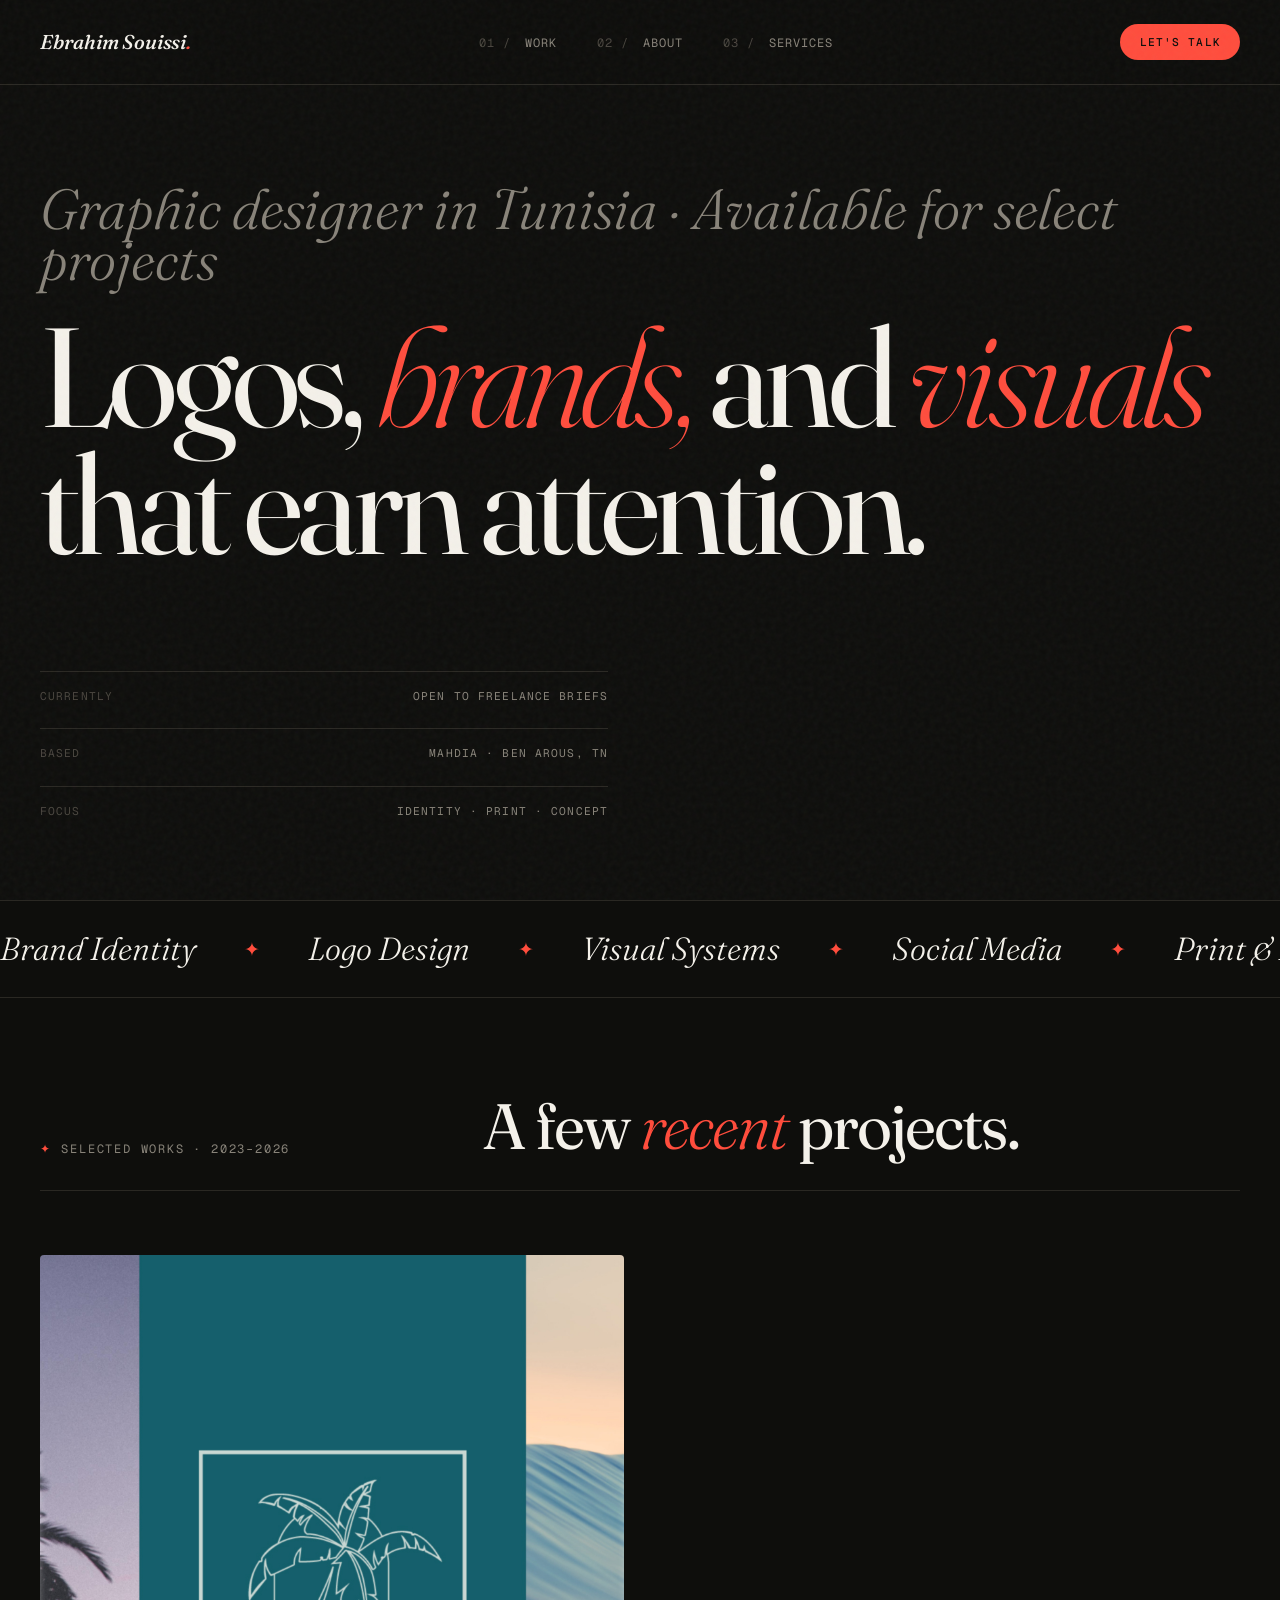
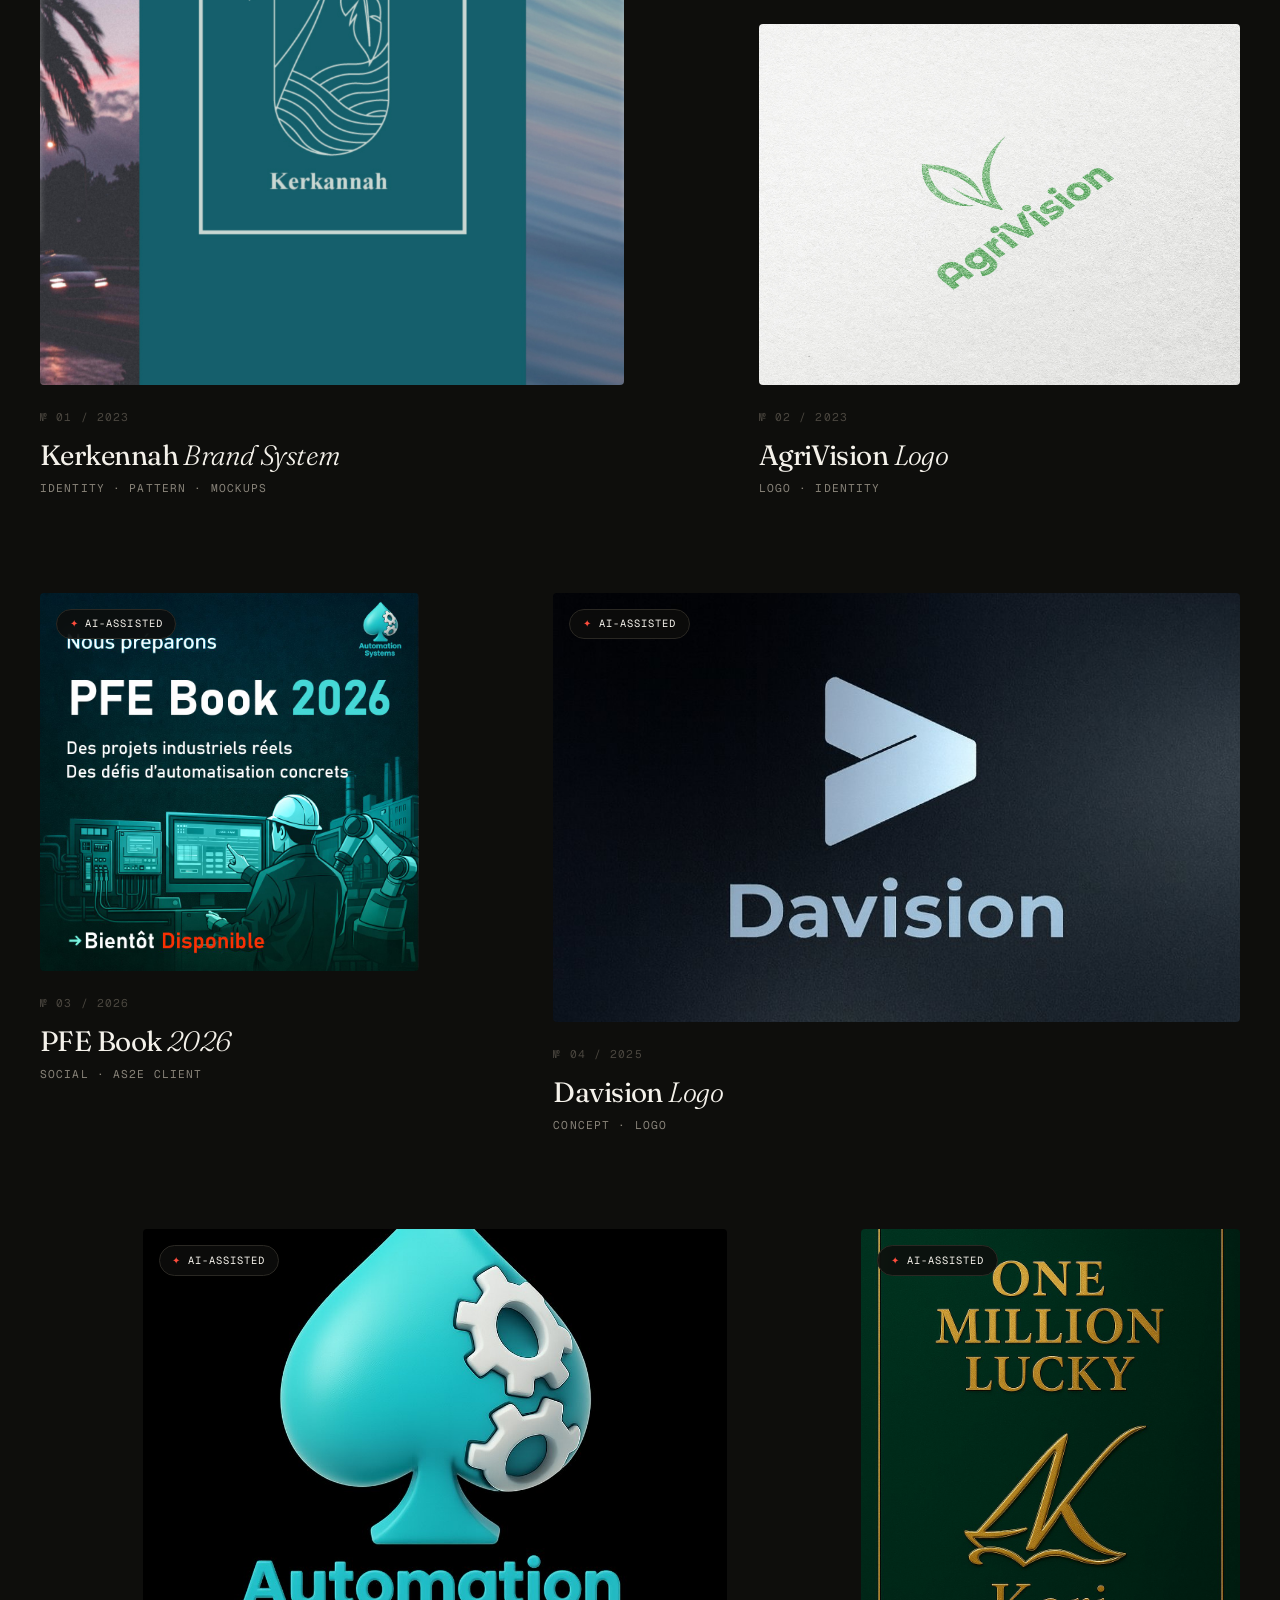
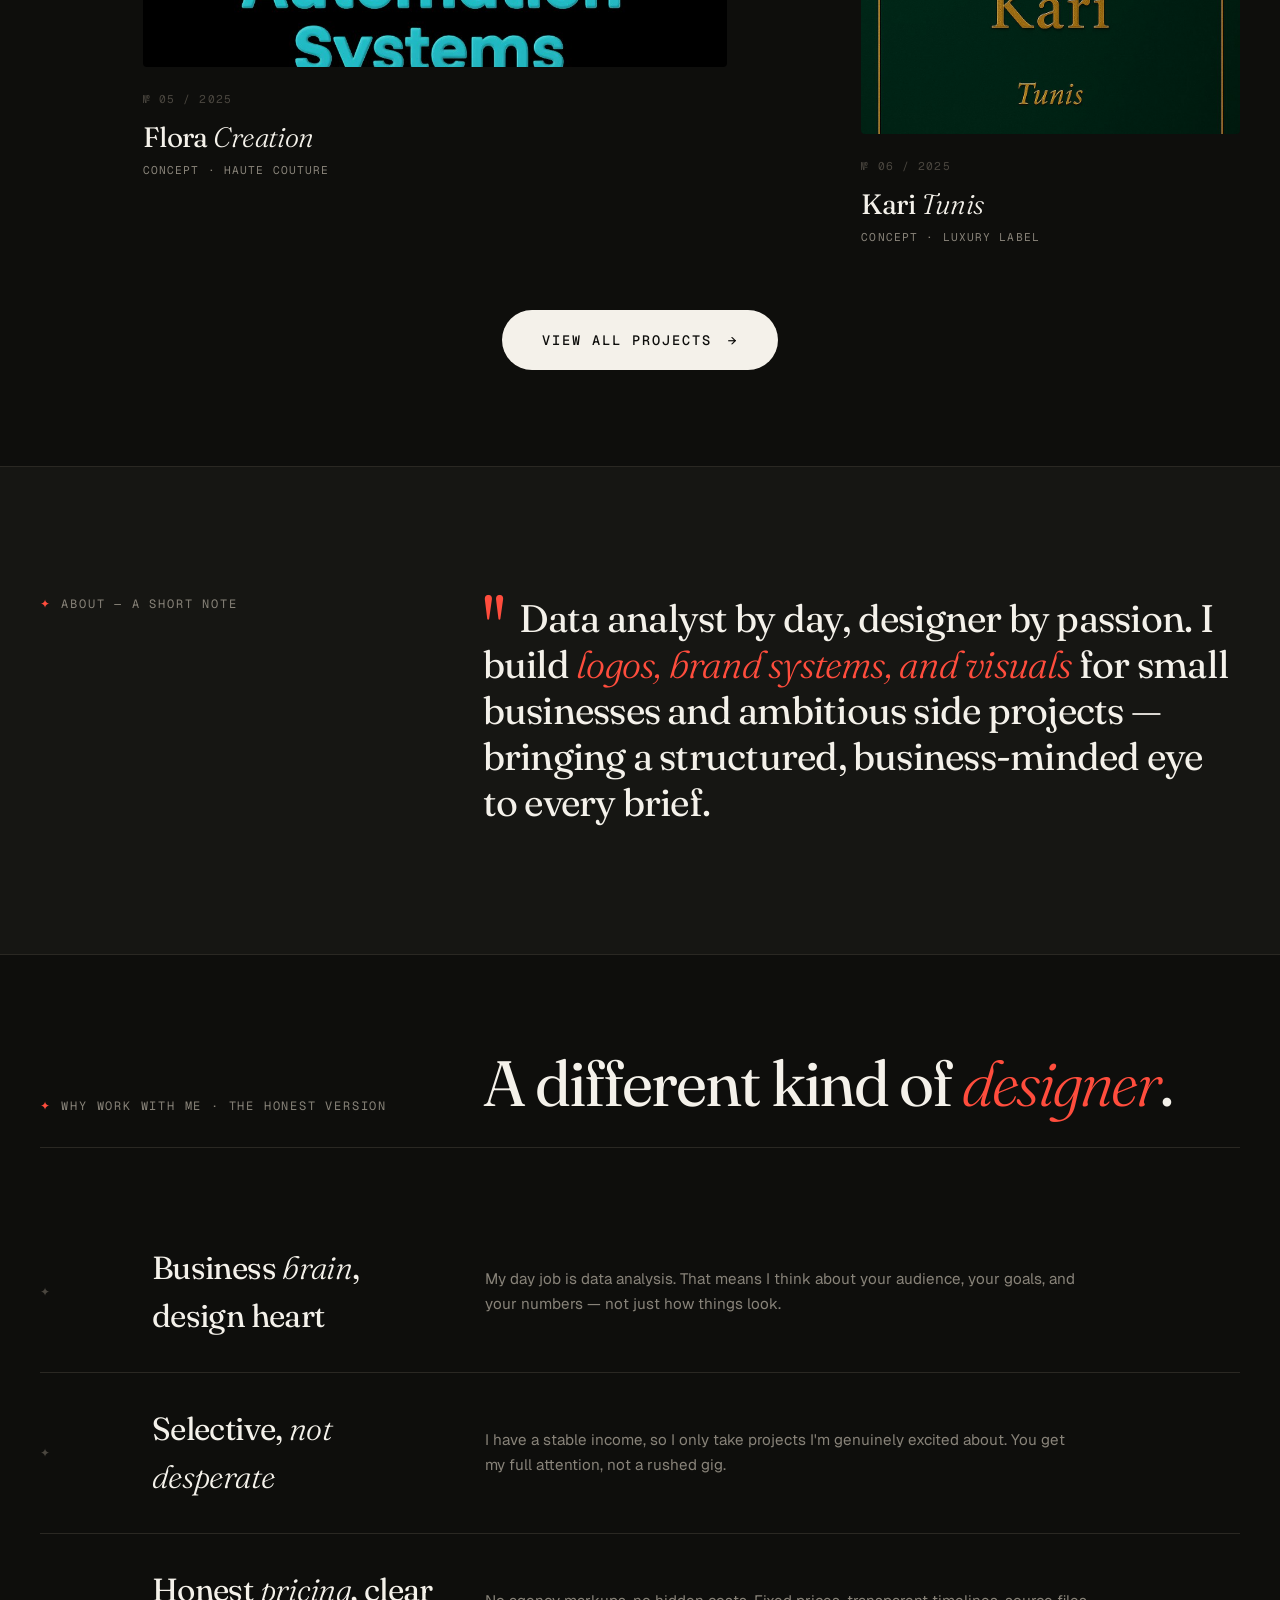
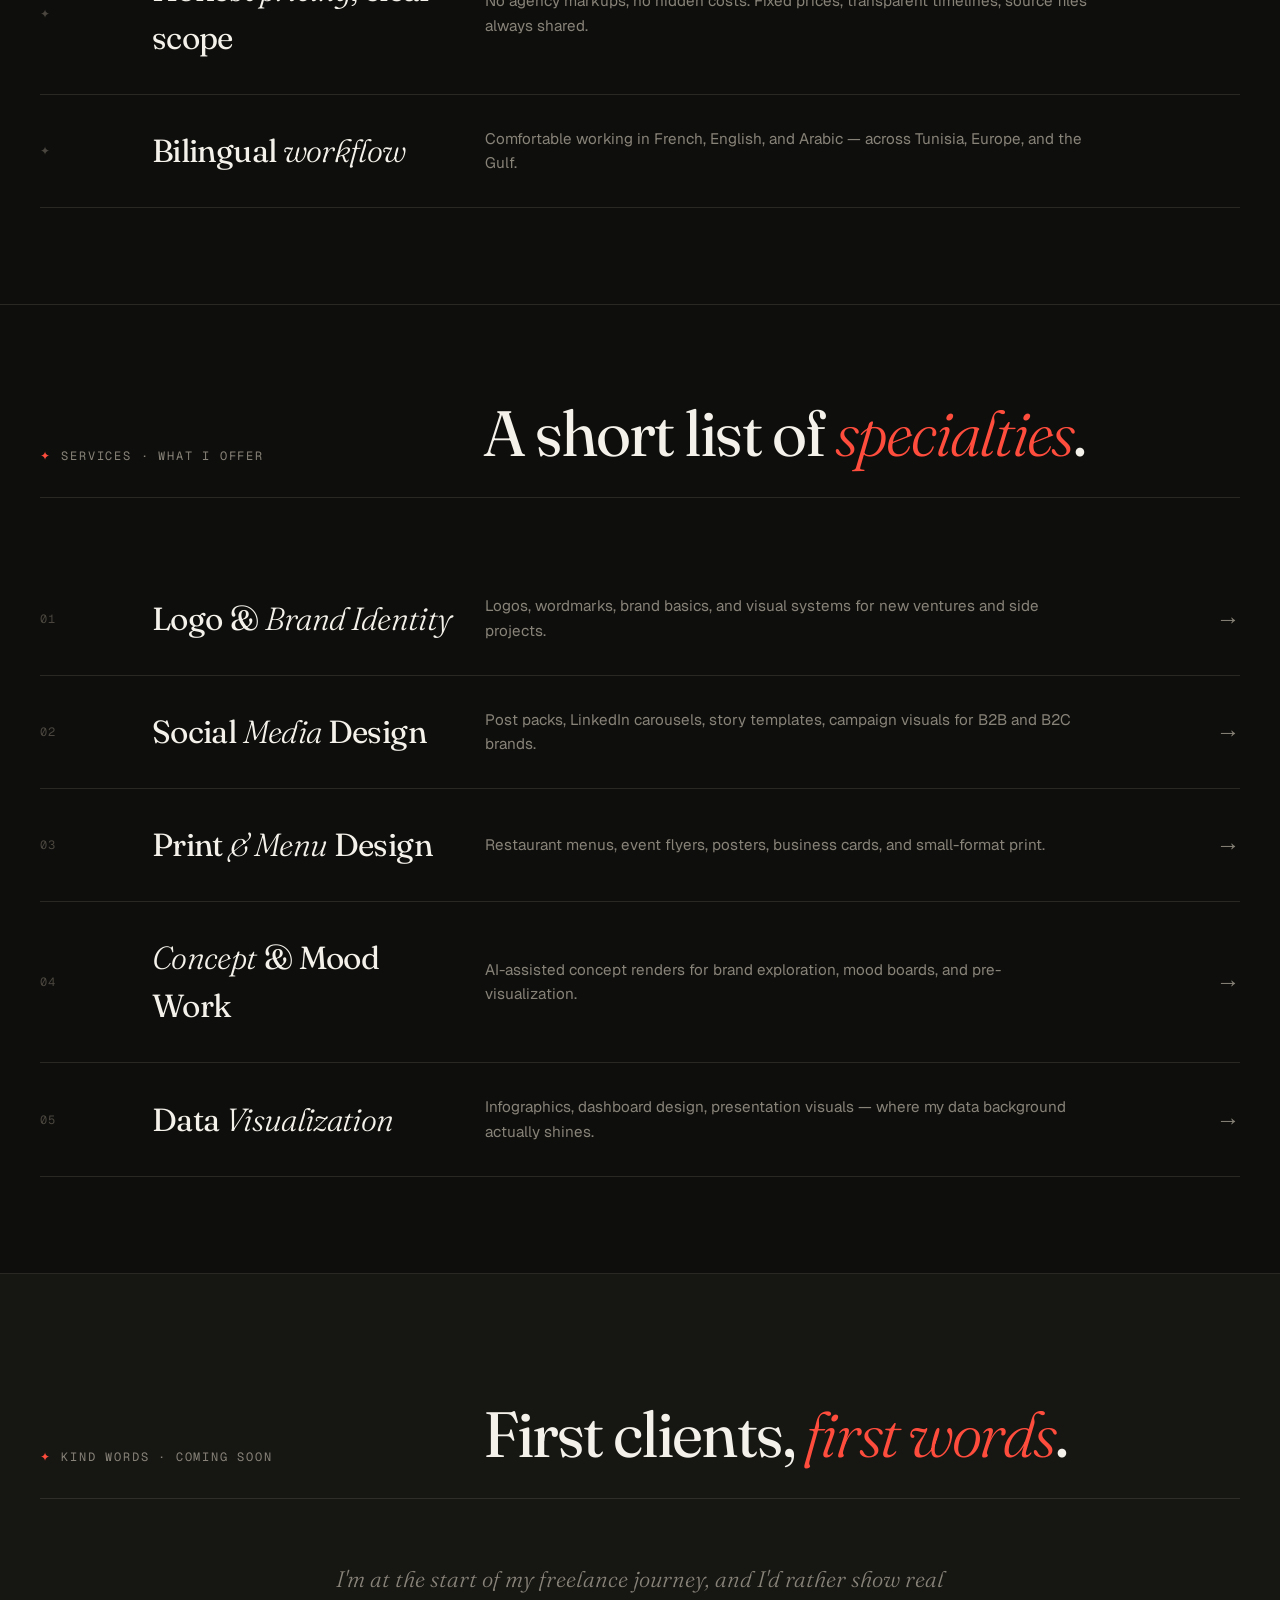
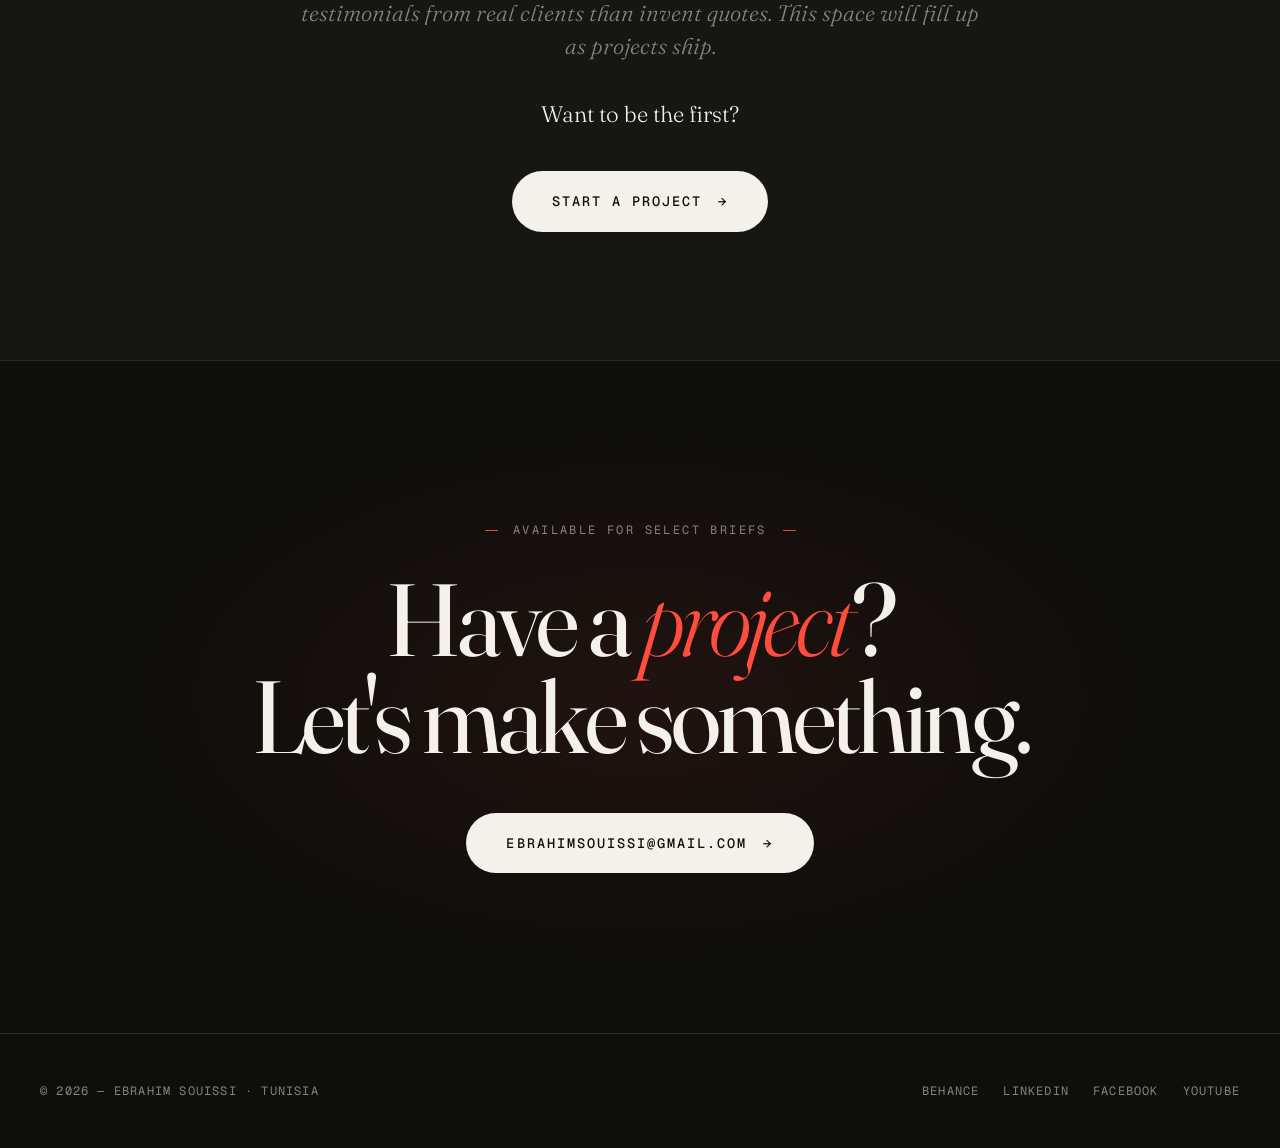
==== commit bc368ffb: "Replace anchor tags with divs for project items" ====
--- a/index.html
+++ b/index.html
@@ -78,17 +78,17 @@
     </a>
 
     <!-- 2. AgriVision — REAL Behance -->
-    <a href="project.html" class="project p-2 reveal">
+    <div class="project p-2 reveal display-only">
       <div class="project-image" style="background-image: url('images/agrivision-paper.png'); background-size: cover; background-position: center;"></div>
       <div class="project-meta">
         <div class="project-number">№ 02 / 2023</div>
         <h3 class="project-title">AgriVision <em>Logo</em></h3>
         <div class="project-tags">Logo · Identity</div>
       </div>
-    </a>
+    </div>
 
     <!-- 3. PFE Book 2026 — REAL AS2E client work -->
-    <a href="project.html" class="project p-3 reveal">
+    <div class="project p-3 reveal display-only">
       <div class="project-image" style="background-image: url('images/pfe-book-2026.png'); background-size: cover; background-position: center;">
         <span class="ai-badge">AI-assisted</span>
       </div>
@@ -97,10 +97,10 @@
         <h3 class="project-title">PFE Book <em>2026</em></h3>
         <div class="project-tags">Social · AS2E Client</div>
       </div>
-    </a>
+    </div>
 
     <!-- 4. Davision — Concept -->
-    <a href="project.html" class="project p-4 reveal">
+    <div class="project p-4 reveal display-only">
       <div class="project-image" style="background-image: url('images/davision.png'); background-size: cover; background-position: center;">
         <span class="ai-badge">AI-assisted</span>
       </div>
@@ -109,10 +109,10 @@
         <h3 class="project-title">Davision <em>Logo</em></h3>
         <div class="project-tags">Concept · Logo</div>
       </div>
-    </a>
+    </div>
 
     <!-- 5. Flora Creation — Concept -->
-    <a href="project.html" class="project p-5 reveal">
+    <div class="project p-5 reveal display-only">
       <div class="project-image" style="background-image: url('images/flora-creation.png'); background-size: cover; background-position: center;">
         <span class="ai-badge">AI-assisted</span>
       </div>
@@ -121,10 +121,10 @@
         <h3 class="project-title">Flora <em>Creation</em></h3>
         <div class="project-tags">Concept · Haute Couture</div>
       </div>
-    </a>
+    </div>
 
     <!-- 6. Kari Tunis — Concept -->
-    <a href="project.html" class="project p-6 reveal">
+    <div class="project p-6 reveal display-only">
       <div class="project-image" style="background-image: url('images/kari-tunis.png'); background-size: cover; background-position: center;">
         <span class="ai-badge">AI-assisted</span>
       </div>
@@ -133,7 +133,7 @@
         <h3 class="project-title">Kari <em>Tunis</em></h3>
         <div class="project-tags">Concept · Luxury Label</div>
       </div>
-    </a>
+    </div>
 
   </div>
 
--- a/styles.css
+++ b/styles.css
@@ -1200,6 +1200,30 @@
 .form-submit:hover { background: var(--ink); transform: translateY(-2px); }
 .form-submit .arrow { transition: transform 0.3s; }
 .form-submit:hover .arrow { transform: translateX(4px); }
+
+/* ============ AI-ASSISTED BADGE ============ */
+.ai-badge {
+  position: absolute;
+  top: 1rem;
+  left: 1rem;
+  background: rgba(14, 14, 12, 0.85);
+  backdrop-filter: blur(8px);
+  color: var(--ink);
+  padding: 0.4rem 0.8rem;
+  border-radius: 999px;
+  font-family: var(--mono);
+  font-size: 0.65rem;
+  text-transform: uppercase;
+  letter-spacing: 0.1em;
+  z-index: 2;
+  border: 1px solid var(--line);
+}
+
+.ai-badge::before {
+  content: '✦';
+  color: var(--accent);
+  margin-right: 0.4rem;
+}
 
 /* ============ REVEAL ============ */
 .reveal {
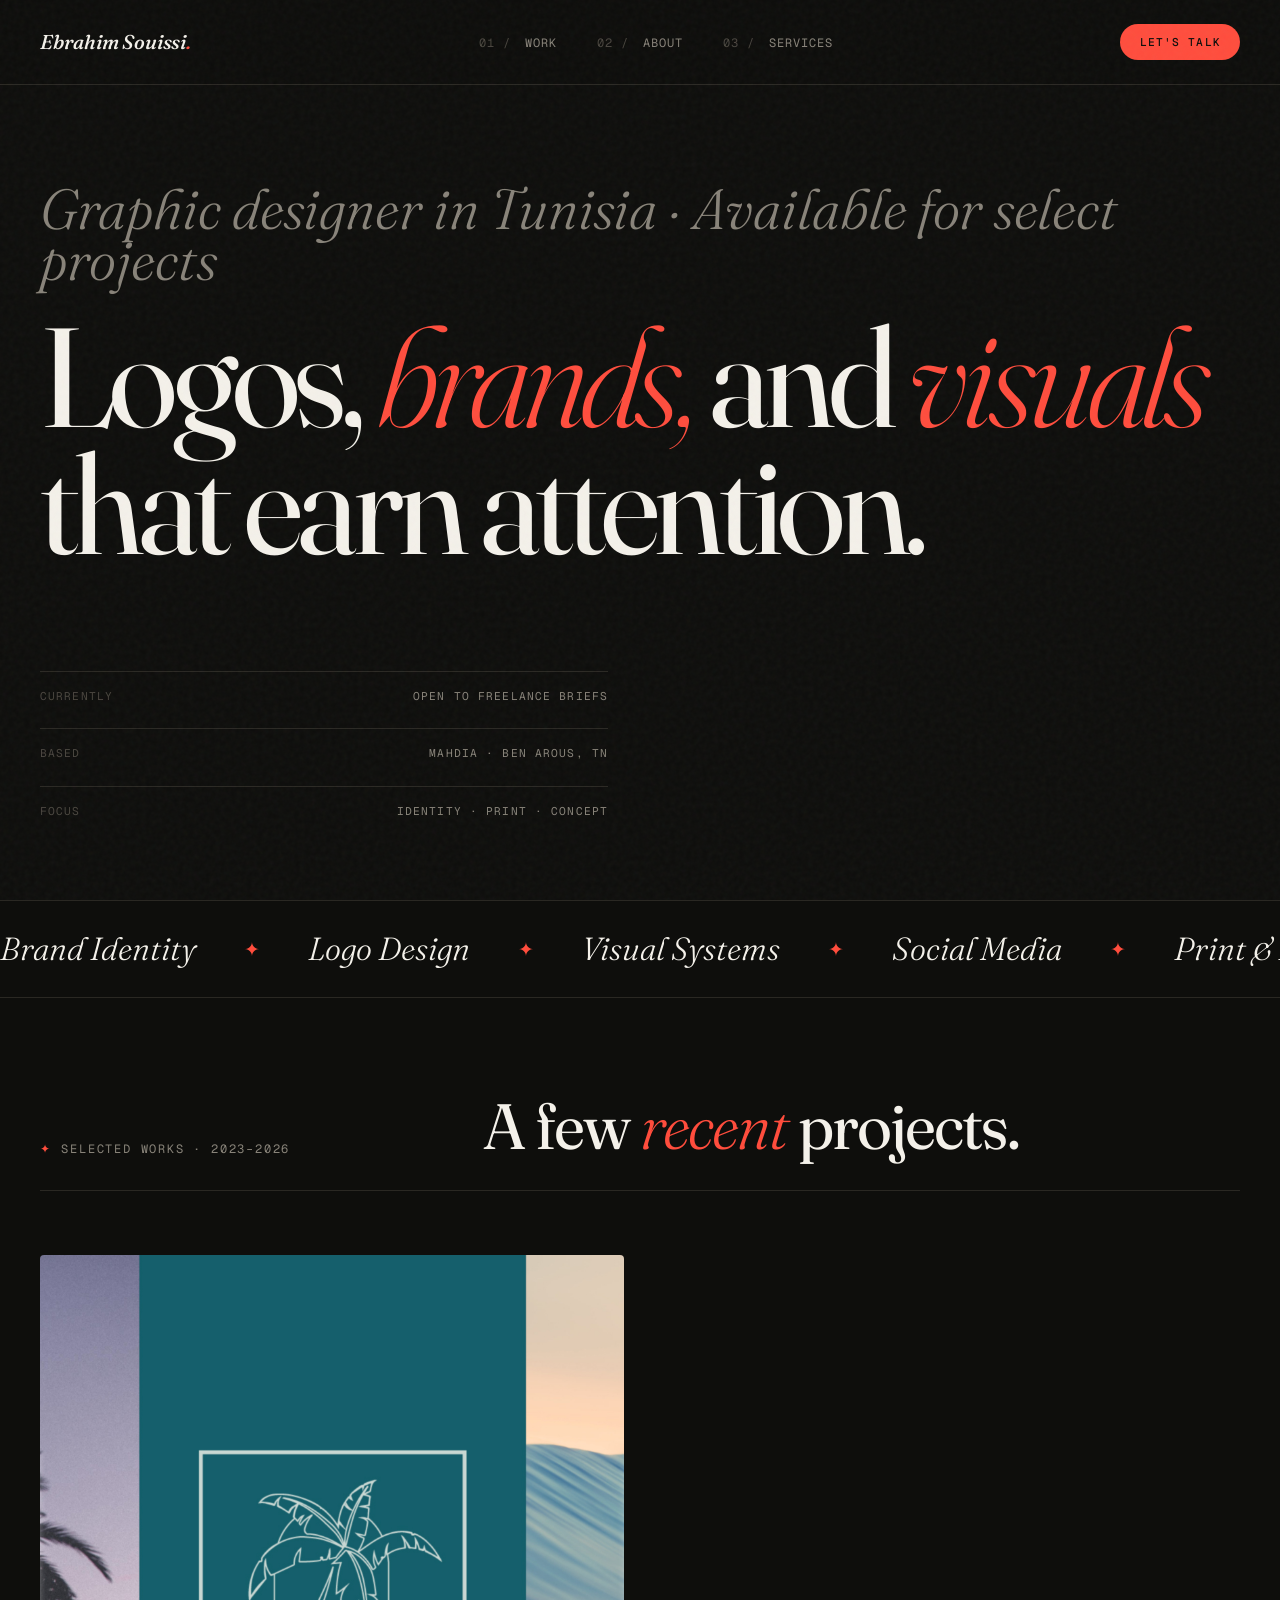
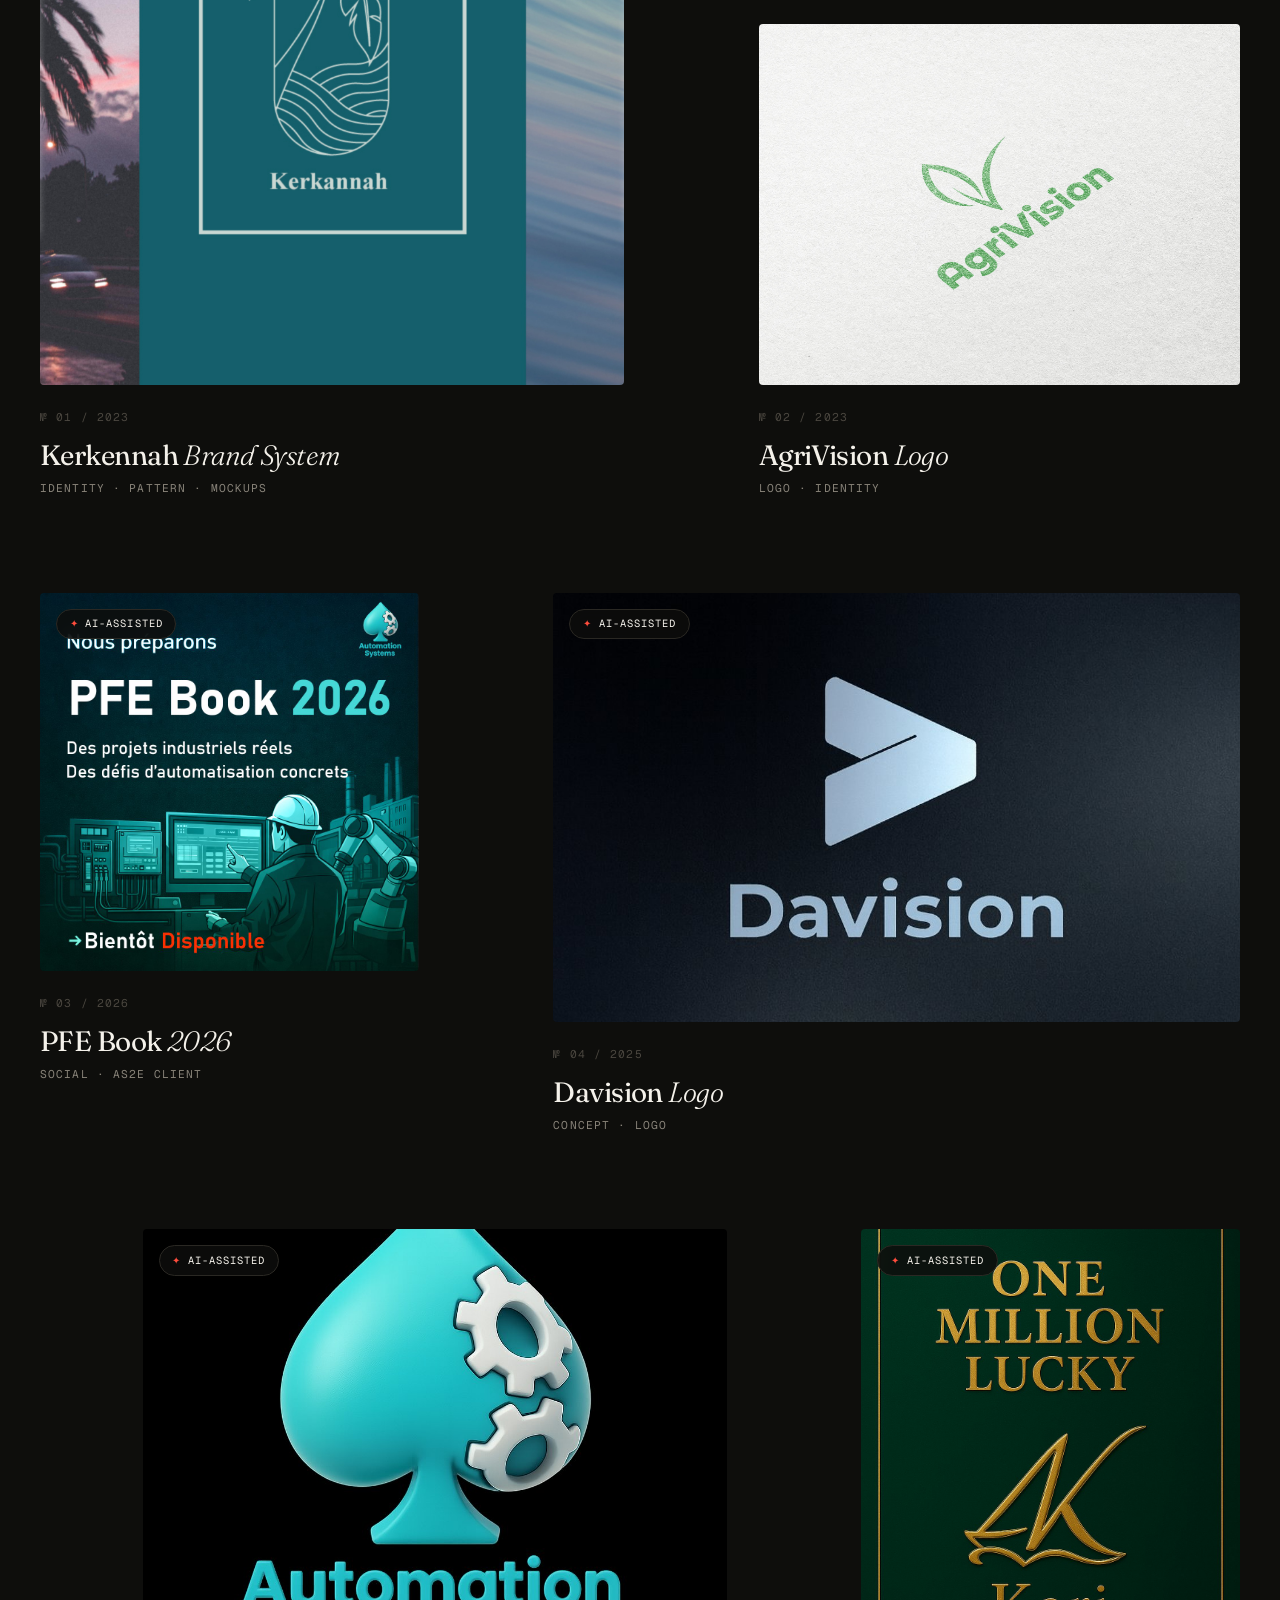
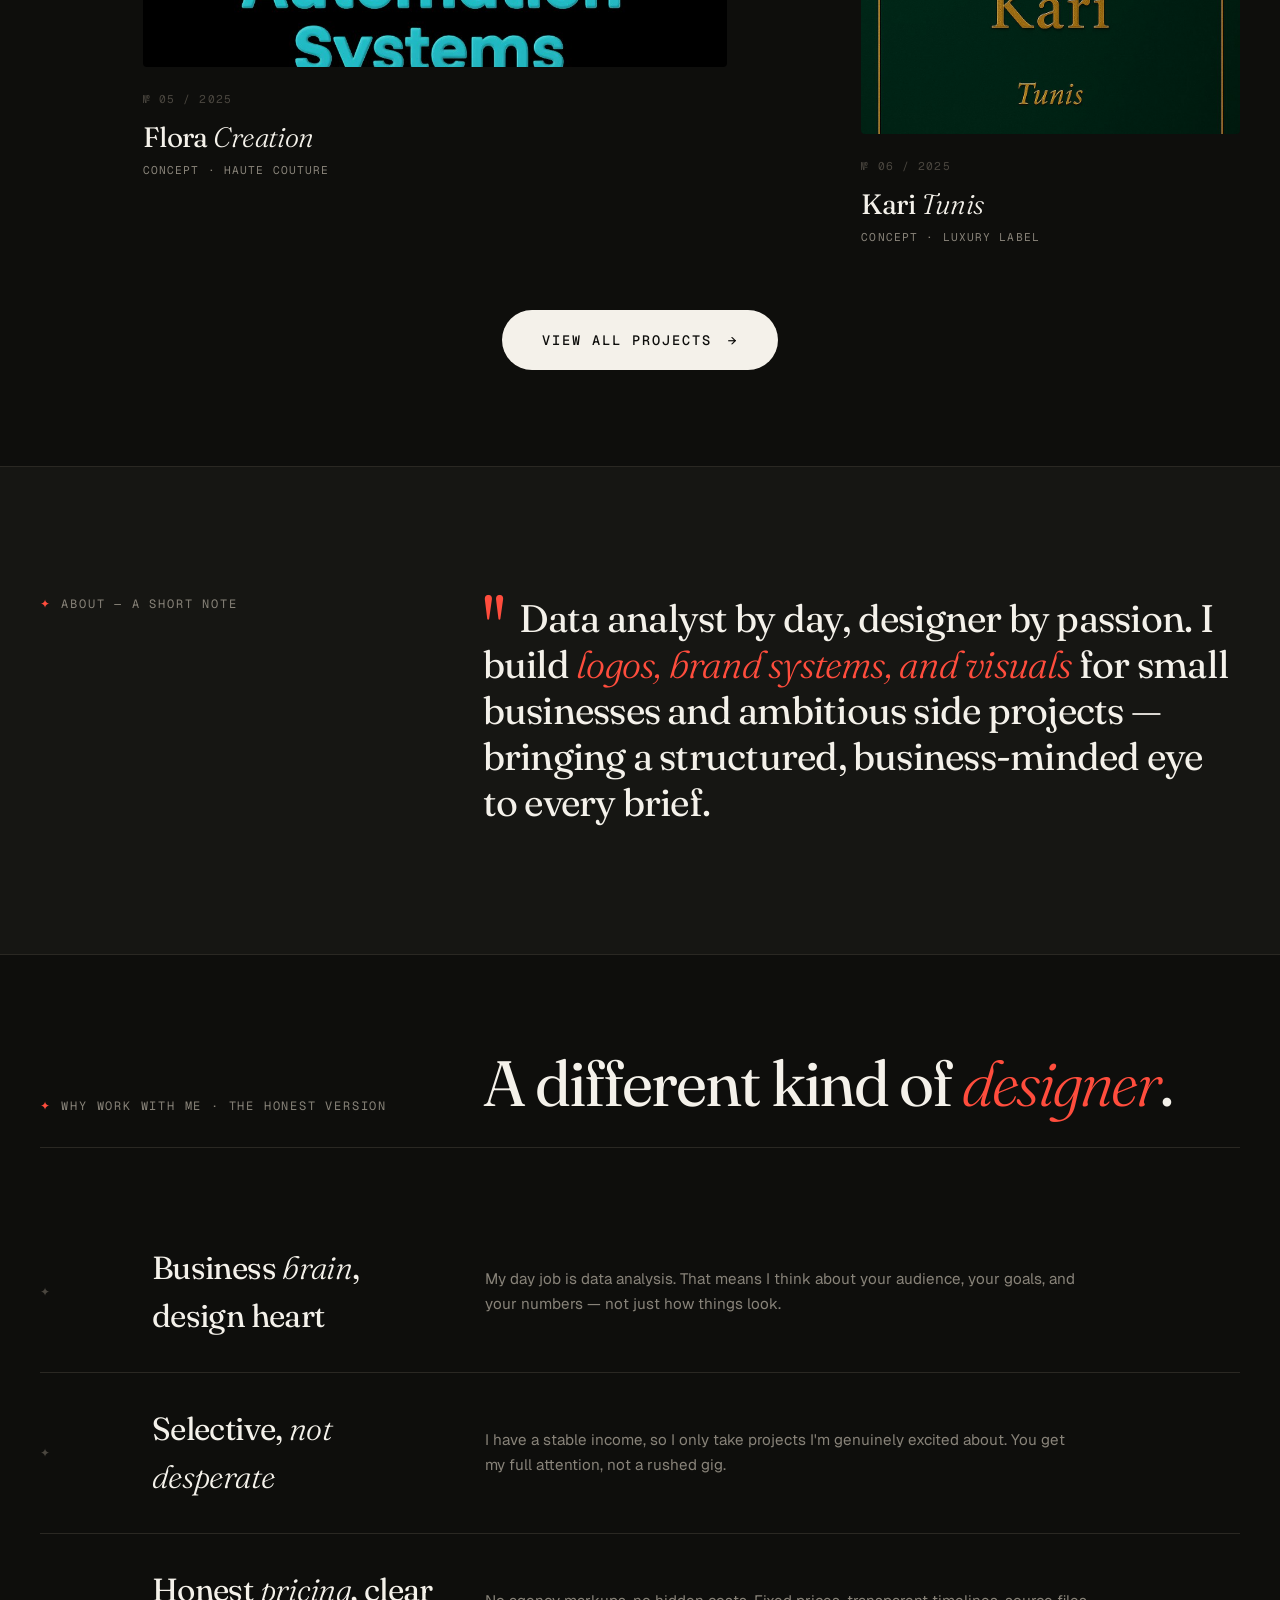
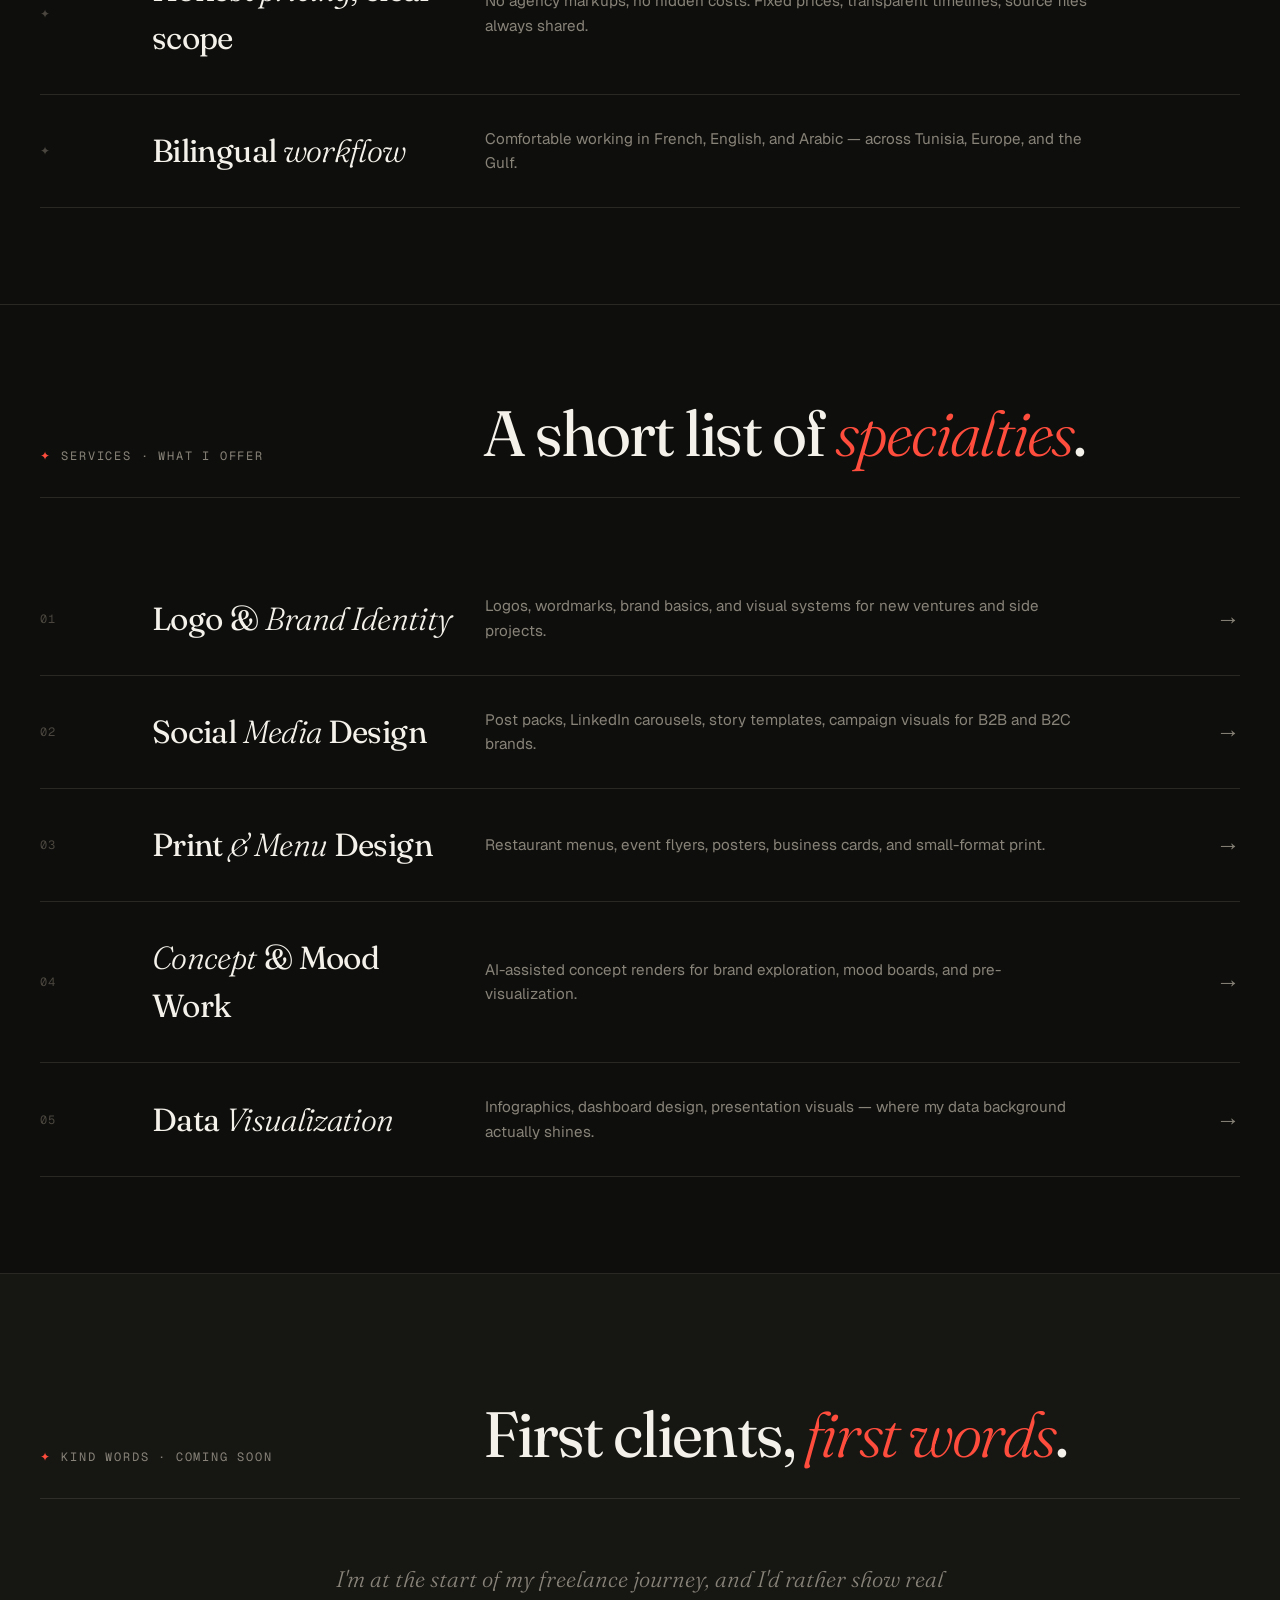
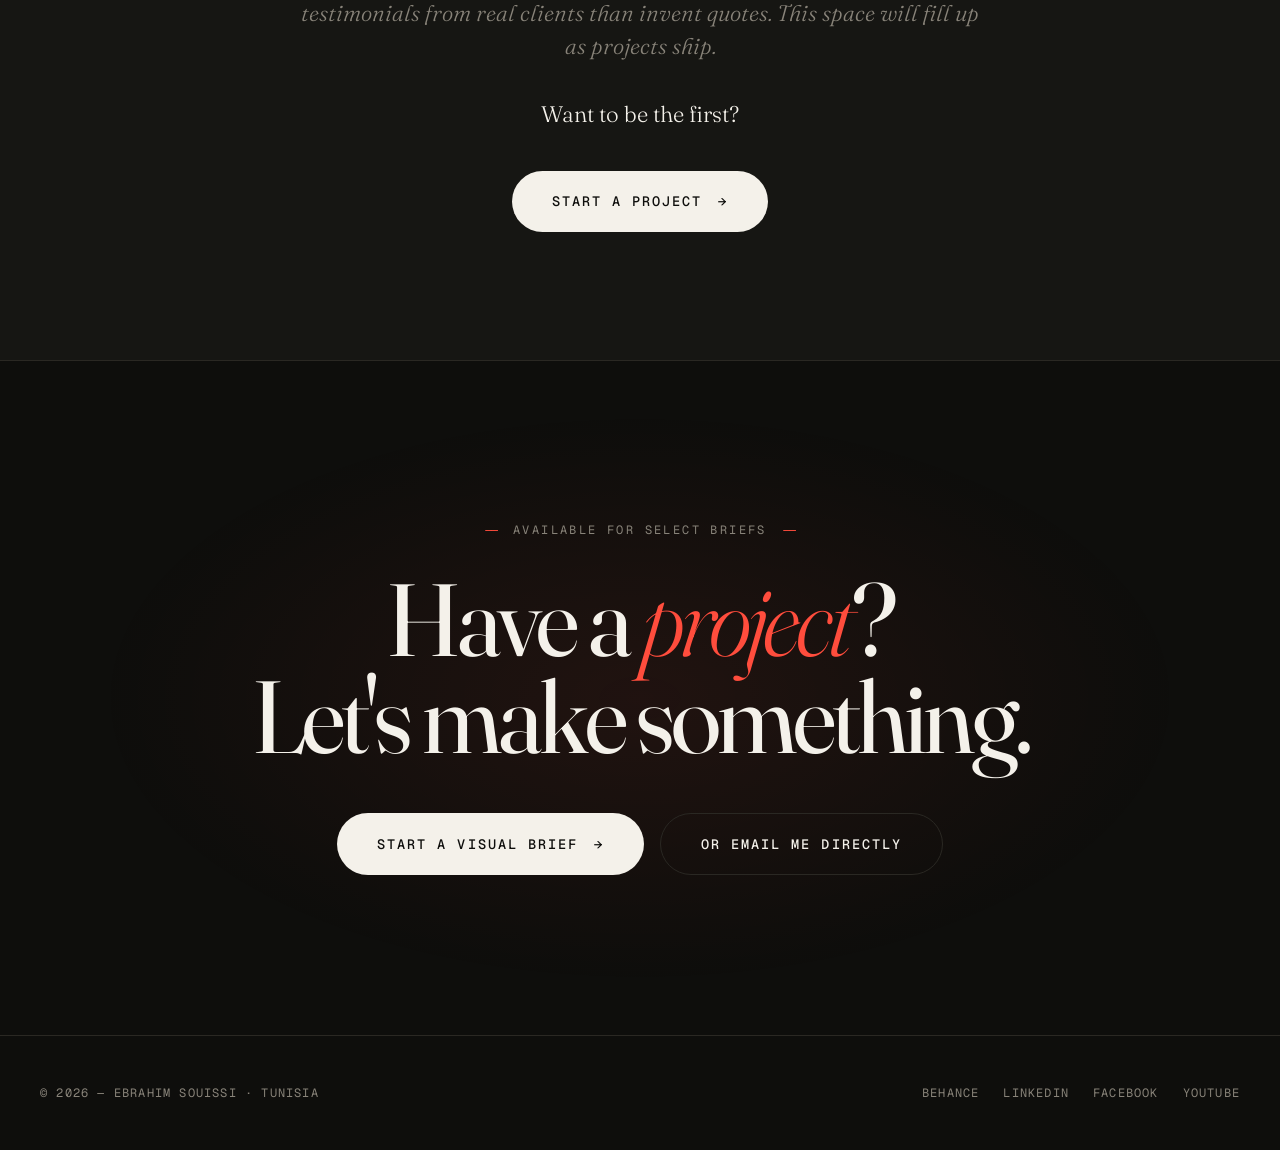
==== commit bbfdf769: "Update CTA section with new buttons and layout" ====
--- a/index.html
+++ b/index.html
@@ -253,9 +253,14 @@
 <section class="cta-section" id="contact">
   <div class="cta-eyebrow reveal">Available for select briefs</div>
   <h2 class="cta-title reveal">Have a <em>project</em>?<br />Let's make something.</h2>
-  <a href="mailto:ebrahimsouissi@gmail.com" class="cta-button reveal">
-    ebrahimsouissi@gmail.com <span class="arrow">→</span>
-  </a>
+  <div class="reveal" style="display: flex; gap: 1rem; justify-content: center; flex-wrap: wrap; margin-top: 1rem;">
+    <a href="brief.html" class="cta-button">
+      Start a visual brief <span class="arrow">→</span>
+    </a>
+    <a href="mailto:ebrahimsouissi@gmail.com" class="cta-button" style="background: transparent; color: var(--ink); border: 1px solid var(--line);">
+      Or email me directly
+    </a>
+  </div>
 </section>
 
 <!-- FOOTER -->
--- a/styles.css
+++ b/styles.css
@@ -281,6 +281,11 @@
 }
 .project:hover .project-image::after { opacity: 1; transform: translateY(0); }
 
+/* Display-only cards (no case study yet) */
+.project.display-only { cursor: default; }
+.project.display-only .project-image::after { content: ''; display: none; }
+.project.display-only:hover .project-image { transform: none; }
+
 /* Asymmetric featured grid */
 .p-1 { grid-column: 1 / 7; }
 .p-1 .project-image { aspect-ratio: 4/5; background: linear-gradient(135deg, #ff4d3d 0%, #c41e0e 60%, #1a0807 100%); }
@@ -1223,6 +1228,547 @@
   content: '✦';
   color: var(--accent);
   margin-right: 0.4rem;
+}
+
+/* ============ BRIEF BUILDER ============ */
+.brief-page {
+  min-height: 100vh;
+  display: flex;
+  flex-direction: column;
+}
+
+.brief-progress {
+  position: sticky;
+  top: 0;
+  z-index: 40;
+  background: rgba(14, 14, 12, 0.85);
+  backdrop-filter: blur(12px);
+  border-bottom: 1px solid var(--line);
+  padding: 5rem 2.5rem 1.25rem;
+}
+
+.brief-progress-bar {
+  height: 2px;
+  background: var(--line);
+  border-radius: 2px;
+  overflow: hidden;
+  margin-bottom: 0.75rem;
+}
+
+.brief-progress-fill {
+  height: 100%;
+  background: var(--accent);
+  width: 0%;
+  transition: width 0.5s cubic-bezier(0.2, 0.6, 0.2, 1);
+}
+
+.brief-progress-meta {
+  display: flex;
+  justify-content: space-between;
+  font-family: var(--mono);
+  font-size: 0.7rem;
+  text-transform: uppercase;
+  letter-spacing: 0.1em;
+  color: var(--ink-dim);
+}
+
+.brief-progress-meta .accent { color: var(--accent); }
+
+.brief-stage {
+  flex: 1;
+  padding: 4rem 2.5rem 6rem;
+  max-width: 1200px;
+  margin: 0 auto;
+  width: 100%;
+  display: none;
+  animation: stageIn 0.5s cubic-bezier(0.2, 0.6, 0.2, 1);
+}
+
+.brief-stage.active { display: block; }
+
+@keyframes stageIn {
+  from { opacity: 0; transform: translateY(20px); }
+  to { opacity: 1; transform: translateY(0); }
+}
+
+.brief-eyebrow {
+  font-family: var(--mono);
+  font-size: 0.75rem;
+  text-transform: uppercase;
+  letter-spacing: 0.15em;
+  color: var(--ink-dim);
+  margin-bottom: 1.5rem;
+}
+
+.brief-eyebrow::before {
+  content: '✦';
+  color: var(--accent);
+  margin-right: 0.6rem;
+}
+
+.brief-question {
+  font-family: var(--serif);
+  font-size: clamp(2rem, 5vw, 3.75rem);
+  font-weight: 400;
+  letter-spacing: -0.03em;
+  line-height: 1.05;
+  margin-bottom: 1rem;
+  max-width: 800px;
+}
+
+.brief-question em { font-style: italic; font-weight: 300; color: var(--accent); }
+
+.brief-helper {
+  font-family: var(--serif);
+  font-size: 1.15rem;
+  font-weight: 300;
+  font-style: italic;
+  color: var(--ink-dim);
+  margin-bottom: 3rem;
+  max-width: 600px;
+}
+
+/* Visual option cards */
+.brief-options {
+  display: grid;
+  grid-template-columns: repeat(auto-fit, minmax(220px, 1fr));
+  gap: 1.5rem;
+  margin-bottom: 3rem;
+}
+
+.brief-option {
+  background: var(--bg-elevated);
+  border: 1px solid var(--line);
+  border-radius: 8px;
+  padding: 1.5rem;
+  cursor: pointer;
+  transition: all 0.3s cubic-bezier(0.2, 0.6, 0.2, 1);
+  display: flex;
+  flex-direction: column;
+  gap: 1rem;
+  text-align: left;
+  font-family: inherit;
+  color: inherit;
+  position: relative;
+  overflow: hidden;
+}
+
+.brief-option:hover {
+  border-color: var(--ink-faint);
+  transform: translateY(-4px);
+}
+
+.brief-option.selected {
+  border-color: var(--accent);
+  background: rgba(255, 77, 61, 0.06);
+}
+
+.brief-option.selected::after {
+  content: '✓';
+  position: absolute;
+  top: 1rem;
+  right: 1rem;
+  width: 28px;
+  height: 28px;
+  background: var(--accent);
+  color: var(--bg);
+  border-radius: 50%;
+  display: flex;
+  align-items: center;
+  justify-content: center;
+  font-weight: 700;
+  font-size: 0.85rem;
+}
+
+.brief-option-visual {
+  aspect-ratio: 4/3;
+  border-radius: 4px;
+  background: var(--bg);
+  display: flex;
+  align-items: center;
+  justify-content: center;
+  position: relative;
+  overflow: hidden;
+}
+
+.brief-option-title {
+  font-family: var(--serif);
+  font-size: 1.4rem;
+  font-weight: 400;
+  letter-spacing: -0.01em;
+}
+
+.brief-option-title em { font-style: italic; font-weight: 300; color: var(--accent); }
+
+.brief-option-desc {
+  font-family: var(--mono);
+  font-size: 0.7rem;
+  text-transform: uppercase;
+  letter-spacing: 0.1em;
+  color: var(--ink-dim);
+}
+
+/* Visual styles for option previews — pure CSS */
+
+/* Style direction */
+.style-minimal { background: #f4f1ea; }
+.style-minimal::before {
+  content: '';
+  width: 50%;
+  height: 2px;
+  background: #0e0e0c;
+}
+.style-vintage {
+  background: linear-gradient(135deg, #c9a86e 0%, #8b6f47 100%);
+  position: relative;
+}
+.style-vintage::before {
+  content: 'EST. 1924';
+  font-family: var(--serif);
+  font-size: 1.4rem;
+  font-style: italic;
+  color: #2a1f10;
+  font-weight: 500;
+}
+.style-bold {
+  background: var(--bg);
+}
+.style-bold::before {
+  content: 'BOLD';
+  font-family: var(--sans);
+  font-size: 2.5rem;
+  font-weight: 700;
+  color: var(--accent);
+  letter-spacing: -0.05em;
+}
+.style-elegant {
+  background: #1a1a1a;
+}
+.style-elegant::before {
+  content: 'Élégance';
+  font-family: var(--serif);
+  font-size: 1.6rem;
+  font-style: italic;
+  font-weight: 300;
+  color: #d4c5a0;
+}
+.style-playful {
+  background: linear-gradient(135deg, #ff4d3d 0%, #ffd166 50%, #06d6a0 100%);
+  position: relative;
+}
+.style-playful::before {
+  content: '✦';
+  font-size: 3rem;
+  color: var(--bg);
+}
+
+/* Typography feel */
+.type-serif { background: var(--bg-elevated); }
+.type-serif::before {
+  content: 'Aa';
+  font-family: 'Fraunces', serif;
+  font-size: 4rem;
+  font-weight: 400;
+  color: var(--ink);
+}
+.type-sans { background: var(--bg-elevated); }
+.type-sans::before {
+  content: 'Aa';
+  font-family: 'Geist', sans-serif;
+  font-size: 4rem;
+  font-weight: 600;
+  color: var(--ink);
+  letter-spacing: -0.03em;
+}
+.type-script { background: var(--bg-elevated); }
+.type-script::before {
+  content: 'Aa';
+  font-family: 'Fraunces', serif;
+  font-style: italic;
+  font-weight: 300;
+  font-size: 4.5rem;
+  color: var(--ink);
+}
+.type-display { background: var(--bg-elevated); }
+.type-display::before {
+  content: 'Aa';
+  font-family: 'Geist Mono', monospace;
+  font-size: 3.5rem;
+  font-weight: 500;
+  color: var(--accent);
+}
+
+/* Color mood */
+.color-warm { background: linear-gradient(135deg, #ff4d3d 0%, #ffa15a 50%, #ffd166 100%); }
+.color-cool { background: linear-gradient(135deg, #0a2540 0%, #4a90b8 50%, #a8d8e8 100%); }
+.color-earthy { background: linear-gradient(135deg, #4a3d28 0%, #8b6f47 50%, #d4c5a0 100%); }
+.color-vibrant { background: linear-gradient(135deg, #ff006e 0%, #8338ec 50%, #06d6a0 100%); }
+.color-mono { background: linear-gradient(135deg, #0e0e0c 0%, #888379 50%, #f4f1ea 100%); }
+
+/* Industry / vibe */
+.vibe-luxury { background: #0e0e0c; }
+.vibe-luxury::before {
+  content: '✦ Maison ✦';
+  font-family: var(--serif);
+  font-style: italic;
+  font-size: 1.3rem;
+  color: #c9a86e;
+  font-weight: 300;
+  letter-spacing: 0.1em;
+}
+.vibe-casual { background: #f4f1ea; }
+.vibe-casual::before {
+  content: 'Hey there';
+  font-family: var(--sans);
+  font-size: 1.5rem;
+  color: #ff4d3d;
+  font-weight: 500;
+}
+.vibe-tech { background: #0a1228; }
+.vibe-tech::before {
+  content: '< / >';
+  font-family: var(--mono);
+  font-size: 2rem;
+  color: #4a90b8;
+  font-weight: 500;
+  letter-spacing: 0.2em;
+}
+.vibe-artisan { background: #d4c5a0; }
+.vibe-artisan::before {
+  content: 'handmade';
+  font-family: var(--serif);
+  font-style: italic;
+  font-size: 1.5rem;
+  color: #4a3d28;
+  font-weight: 400;
+}
+.vibe-friendly {
+  background: linear-gradient(135deg, #ffd166 0%, #ff9a8b 100%);
+}
+.vibe-friendly::before {
+  content: '😊';
+  font-size: 3rem;
+}
+
+/* Logo type */
+.logo-wordmark { background: var(--bg-elevated); }
+.logo-wordmark::before {
+  content: 'studio';
+  font-family: var(--serif);
+  font-style: italic;
+  font-size: 2rem;
+  color: var(--ink);
+  font-weight: 400;
+}
+.logo-icon-text { background: var(--bg-elevated); position: relative; }
+.logo-icon-text::before {
+  content: '✦';
+  font-size: 2rem;
+  color: var(--accent);
+  margin-right: 0.6rem;
+}
+.logo-icon-text::after {
+  content: 'studio';
+  font-family: var(--serif);
+  font-size: 1.5rem;
+  color: var(--ink);
+}
+.logo-icon-only { background: var(--bg-elevated); }
+.logo-icon-only::before {
+  content: '✦';
+  font-size: 4rem;
+  color: var(--accent);
+}
+.logo-monogram { background: var(--bg-elevated); }
+.logo-monogram::before {
+  content: 'ES';
+  font-family: var(--serif);
+  font-style: italic;
+  font-size: 3rem;
+  font-weight: 500;
+  color: var(--ink);
+  letter-spacing: -0.05em;
+}
+
+/* Complexity */
+.complex-simple { background: var(--bg-elevated); }
+.complex-simple::before {
+  content: '○';
+  font-size: 4rem;
+  color: var(--ink);
+  font-weight: 100;
+}
+.complex-detailed { background: var(--bg-elevated); }
+.complex-detailed::before {
+  content: '◐';
+  font-size: 4rem;
+  color: var(--ink);
+}
+.complex-illustrative { background: var(--bg-elevated); }
+.complex-illustrative::before {
+  content: '✿';
+  font-size: 4rem;
+  color: var(--accent);
+}
+
+/* Service grid (step 0) */
+.service-options { grid-template-columns: repeat(auto-fit, minmax(240px, 1fr)); }
+.service-options .brief-option-visual { aspect-ratio: 16/10; }
+
+.svc-logo { background: var(--bg-elevated); }
+.svc-logo::before { content: '✦'; font-size: 3rem; color: var(--accent); }
+.svc-brand { background: var(--bg-elevated); }
+.svc-brand::before { content: 'Aa'; font-family: 'Fraunces', serif; font-size: 3rem; color: var(--ink); font-style: italic; }
+.svc-social { background: linear-gradient(135deg, #833ab4, #fd1d1d, #fcb045); }
+.svc-social::before { content: '@'; font-size: 3rem; color: #fff; font-weight: 700; }
+.svc-print { background: #f4f1ea; }
+.svc-print::before { content: '◧'; font-size: 3rem; color: #0e0e0c; }
+.svc-illust { background: var(--bg-elevated); }
+.svc-illust::before { content: '✿'; font-size: 3rem; color: var(--accent); }
+.svc-data { background: var(--bg-elevated); }
+.svc-data::before { content: '▮ ▮ ▮'; font-family: var(--mono); font-size: 1.5rem; color: var(--accent); letter-spacing: 0.2em; }
+.svc-other { background: var(--bg-elevated); }
+.svc-other::before { content: '?'; font-family: 'Fraunces', serif; font-style: italic; font-size: 4rem; color: var(--ink-dim); font-weight: 300; }
+
+/* Brief navigation */
+.brief-nav {
+  display: flex;
+  justify-content: space-between;
+  gap: 1rem;
+  padding-top: 2rem;
+  border-top: 1px solid var(--line);
+}
+
+.brief-btn {
+  font-family: var(--mono);
+  font-size: 0.8rem;
+  text-transform: uppercase;
+  letter-spacing: 0.1em;
+  padding: 1rem 2rem;
+  border-radius: 999px;
+  border: 1px solid var(--line);
+  background: transparent;
+  color: var(--ink);
+  cursor: pointer;
+  display: inline-flex;
+  align-items: center;
+  gap: 0.8rem;
+  transition: all 0.3s;
+}
+
+.brief-btn:hover:not(:disabled) {
+  border-color: var(--ink-faint);
+  background: var(--bg-elevated);
+}
+
+.brief-btn:disabled {
+  opacity: 0.3;
+  cursor: not-allowed;
+}
+
+.brief-btn.primary {
+  background: var(--accent);
+  color: var(--bg);
+  border-color: var(--accent);
+  font-weight: 500;
+}
+
+.brief-btn.primary:hover:not(:disabled) {
+  background: var(--ink);
+  color: var(--bg);
+  border-color: var(--ink);
+}
+
+/* Final step — info form */
+.brief-form {
+  display: grid;
+  grid-template-columns: 1fr 1fr;
+  gap: 2.5rem 2rem;
+  margin-bottom: 3rem;
+}
+
+.brief-form .form-field { display: flex; flex-direction: column; gap: 0.6rem; }
+
+.brief-form .form-field.full { grid-column: 1 / -1; }
+
+.brief-form label {
+  font-family: var(--mono);
+  font-size: 0.7rem;
+  text-transform: uppercase;
+  letter-spacing: 0.15em;
+  color: var(--ink-faint);
+}
+
+.brief-form label .req { color: var(--accent); }
+
+.brief-form input,
+.brief-form textarea,
+.brief-form select {
+  background: transparent;
+  border: none;
+  border-bottom: 1px solid var(--line);
+  padding: 0.8rem 0;
+  color: var(--ink);
+  font-family: var(--serif);
+  font-size: 1.15rem;
+  font-weight: 400;
+  outline: none;
+  transition: border-color 0.3s;
+  border-radius: 0;
+  -webkit-appearance: none;
+  appearance: none;
+}
+
+.brief-form select { cursor: pointer; }
+.brief-form select option { background: var(--bg); color: var(--ink); }
+
+.brief-form input:focus,
+.brief-form textarea:focus,
+.brief-form select:focus { border-bottom-color: var(--accent); }
+
+.brief-form textarea { resize: vertical; min-height: 100px; font-family: var(--sans); font-size: 1rem; line-height: 1.6; }
+
+/* Summary stage */
+.brief-summary-grid {
+  display: grid;
+  grid-template-columns: repeat(2, 1fr);
+  gap: 1rem;
+  margin-bottom: 3rem;
+}
+
+.summary-card {
+  background: var(--bg-elevated);
+  border: 1px solid var(--line);
+  border-radius: 6px;
+  padding: 1.5rem;
+}
+
+.summary-label {
+  font-family: var(--mono);
+  font-size: 0.65rem;
+  text-transform: uppercase;
+  letter-spacing: 0.15em;
+  color: var(--ink-faint);
+  margin-bottom: 0.5rem;
+}
+
+.summary-value {
+  font-family: var(--serif);
+  font-size: 1.4rem;
+  font-weight: 400;
+  letter-spacing: -0.01em;
+}
+.summary-value em { font-style: italic; color: var(--accent); }
+
+@media (max-width: 700px) {
+  .brief-progress { padding: 4rem 1.25rem 1rem; }
+  .brief-stage { padding: 2rem 1.25rem 4rem; }
+  .brief-form { grid-template-columns: 1fr; gap: 2rem; }
+  .brief-options { grid-template-columns: repeat(2, 1fr); gap: 1rem; }
+  .service-options { grid-template-columns: 1fr; }
+  .brief-summary-grid { grid-template-columns: 1fr; }
+  .brief-nav { flex-direction: column-reverse; }
+  .brief-btn { width: 100%; justify-content: center; }
 }
 
 /* ============ REVEAL ============ */
